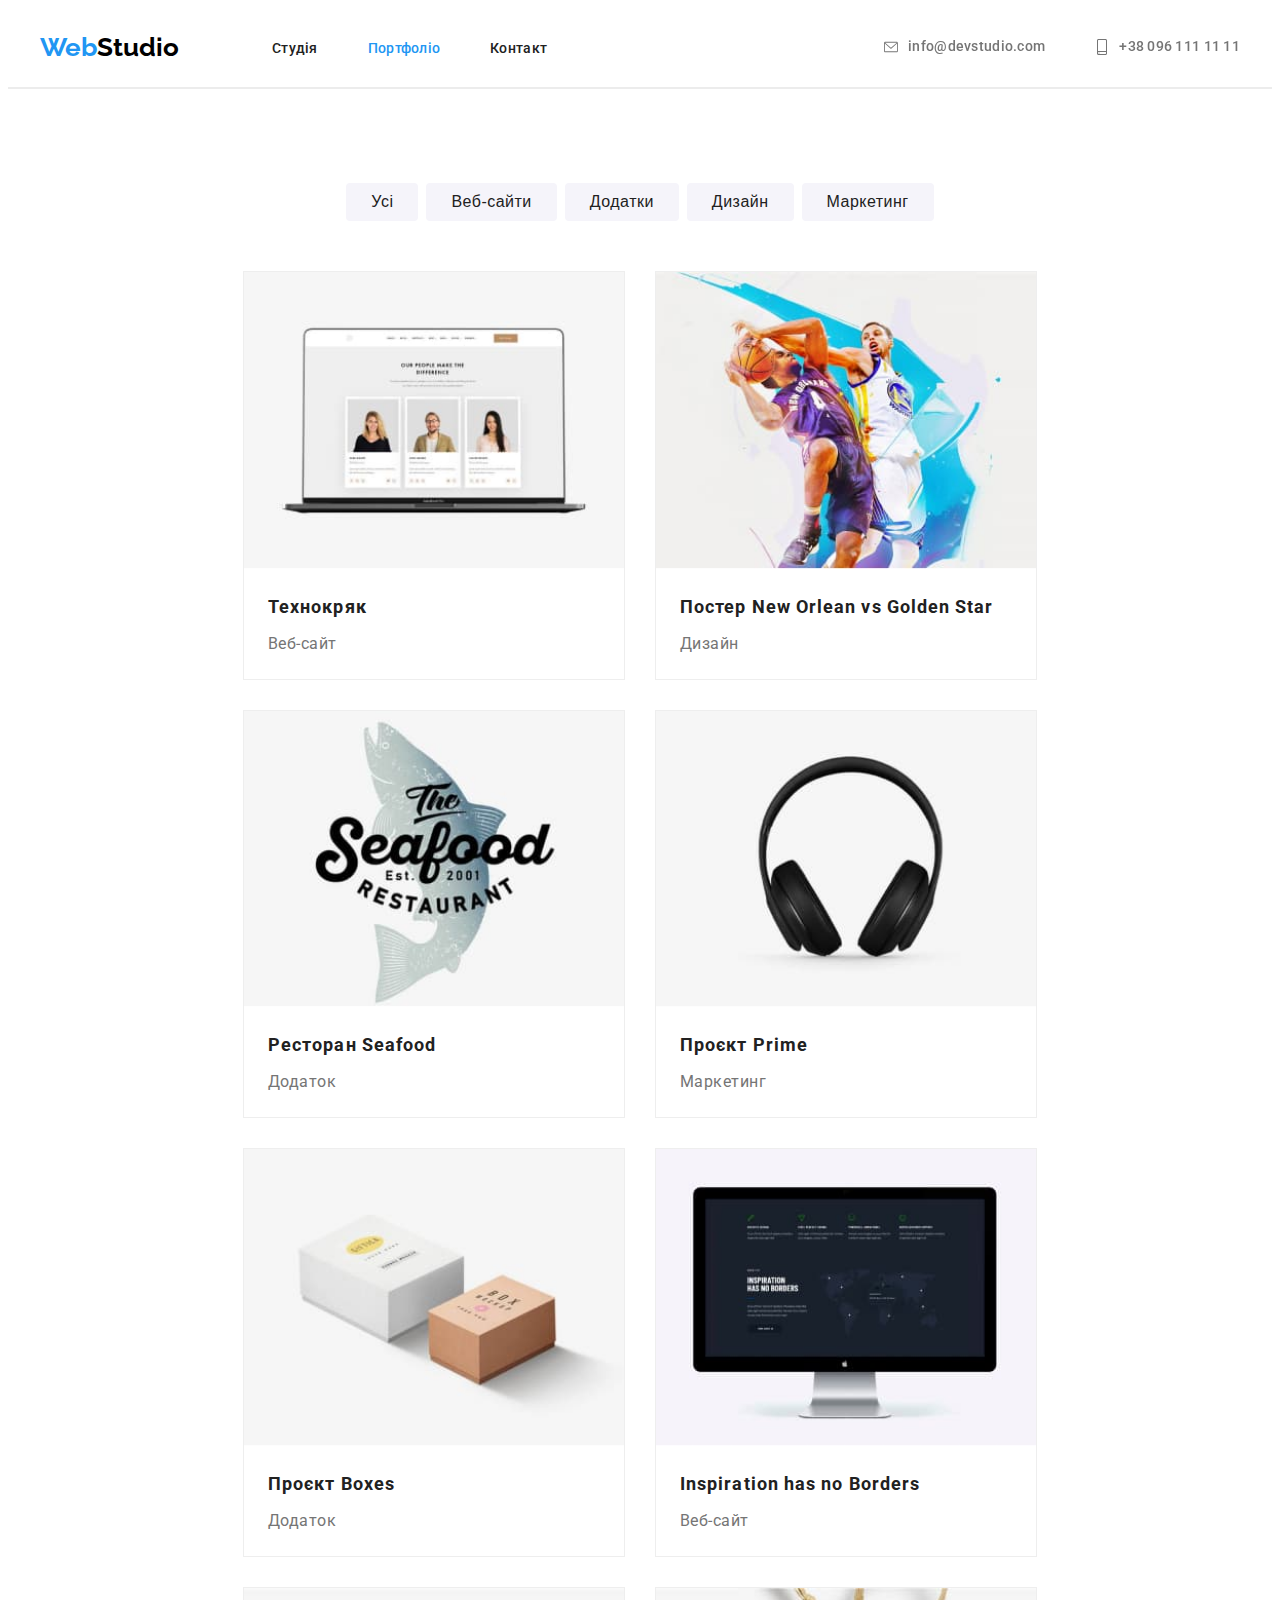
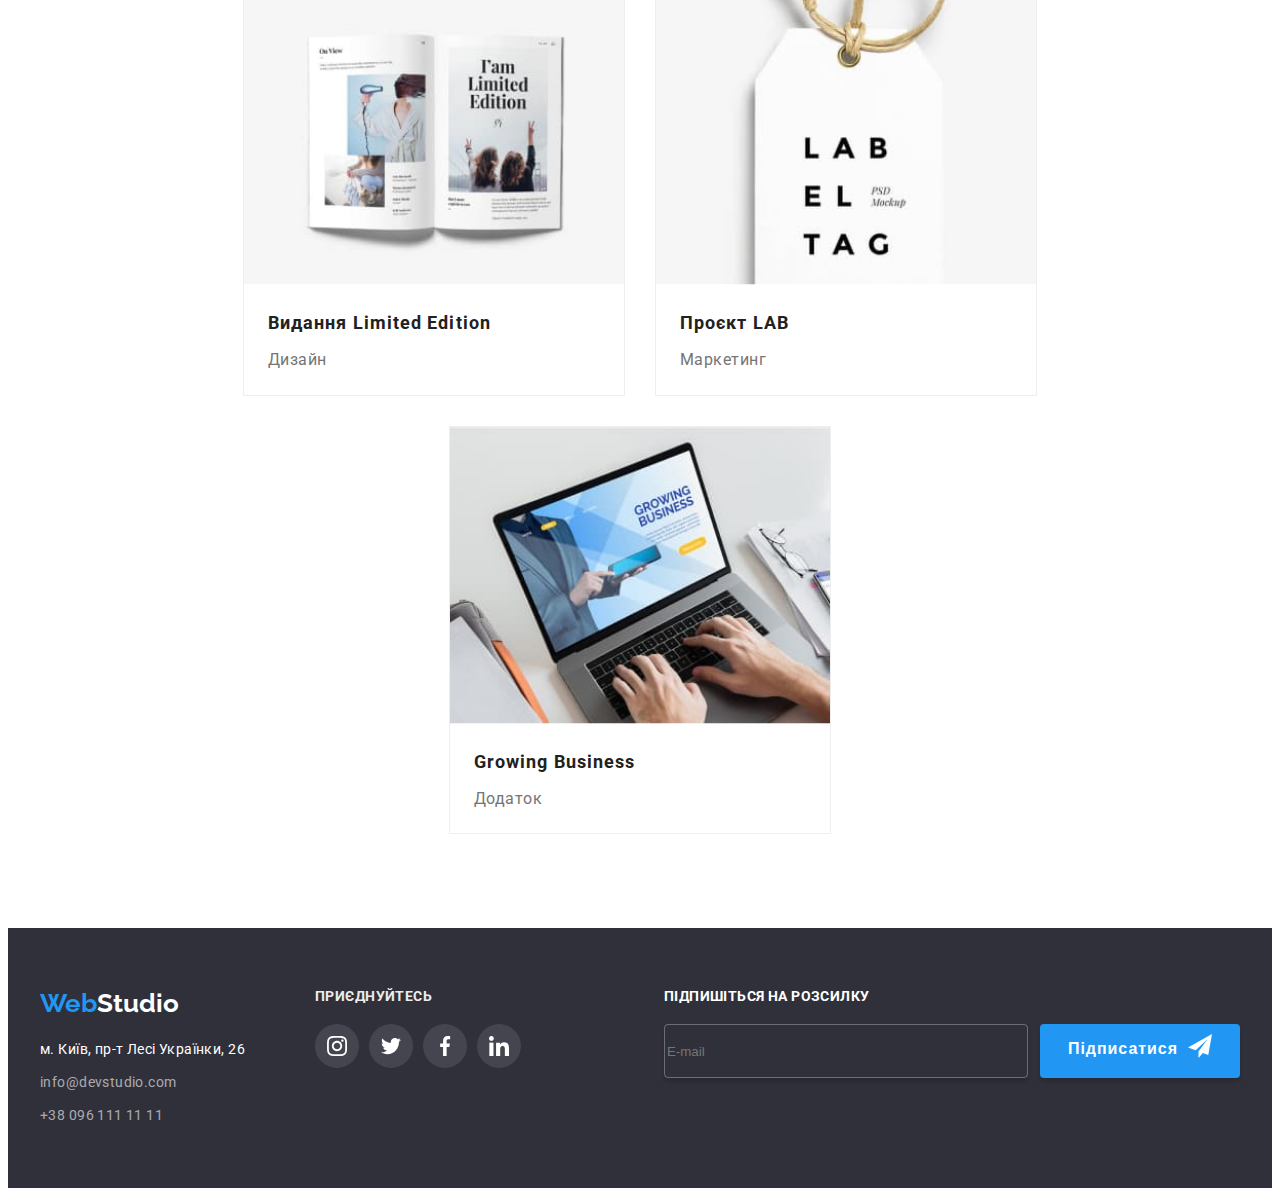
==== pages/portfolio.html @ c3dac188 "зщш" ====
<!DOCTYPE html>
<html lang="en">
  <head>
    <meta charset="UTF-8" />
    <meta name="viewport" content="width=device-width, initial-scale=1.0" />
    <link rel="preconnect" href="https://fonts.googleapis.com" />
    <link rel="preconnect" href="https://fonts.gstatic.com" crossorigin />
    <link
      href="https://fonts.googleapis.com/css2?family=Raleway:ital,wght@0,100..900;1,100..900&family=Roboto:ital,wght@0,100;0,300;0,400;0,500;0,700;0,900;1,100;1,300;1,400;1,500;1,700;1,900&display=swap"
      rel="stylesheet"
    />
    <link
      rel="stylesheet"
      href="https://cdnjs.cloudflare.com/ajax/libs/modern-normalize/2.0.0/modern-normalize.min.css"
      integrity="sha512-4xo8blKMVCiXpTaLzQSLSw3KFOVPWhm/TRtuPVc4WG6kUgjH6J03IBuG7JZPkcWMxJ5huwaBpOpnwYElP/m6wg=="
      crossorigin="anonymous"
      referrerpolicy="no-referrer"
    />
    <link
    rel="stylesheet"
    href="https://cdnjs.cloudflare.com/ajax/libs/animate.css/4.1.1/animate.min.css"
  />
    <title>Portfolio</title>
    <link rel="stylesheet" href="../css/styles.css" />
    <link href="https://unpkg.com/aos@2.3.1/dist/aos.css" rel="stylesheet">
  </head>
  <body>
    <!-- --------------LOGO-------------- -->
    <header class="header">
      <div class="container box">
        <a href="../index.html" class="header-logo"
          ><span class="logo-span">Web</span>Studio</a
        >
        <!-- -------------NAVIGATION------------- -->
        <nav class="header-nav">
          <ul class="nav-list animate__animated animate__shakeX">
            <li class="nav-item">
              <a href="../index.html" class="nav-link">Студія</a>
            </li>
            <li class="nav-item">
              <a href="../pages/portfolio.html" class="nav-link active"
                >Портфоліо</a
              >
            </li>
            <li class="nav-item"><a href="#" class="nav-link">Контакт</a></li>
          </ul>
        </nav>
        <ul class="header-list" data-aos="zoom-in-right">
          <li class="header-item">
            <a href="mailto:info@devstudio.com" class="header-link"
              ><svg class="header-icon">
                <use href="../imeges/symbol-defs.svg#icon-envelope"></use></svg
              >info@devstudio.com</a
            >
          </li>
          <li class="header-item">
            <a href="tel:+380961111111" class="header-link"
              ><svg class="header-icon">
                <use
                  href="../imeges/symbol-defs.svg#icon-smartphone"
                ></use></svg
              >+38 096 111 11 11</a
            >
          </li>
        </ul>
      </div>
    </header>
    <main>
      <!-- -----------CARDS------------ -->
      <section class="card">
        <div class="container">
          <ul class="card-list">
            <li class="card-item">
              <button class="card-btn" type="button">Усі</button>
            </li>

            <li class="card-item">
              <button class="card-btn" type="button">Веб-сайти</button>
            </li>

            <li class="card-item">
              <button class="card-btn" type="button">Додатки</button>
            </li>

            <li class="card-item">
              <button class="card-btn" type="button">Дизайн</button>
            </li>

            <li class="card-item">
              <button class="card-btn" type="button">Маркетинг</button>
            </li>
          </ul>
          <!-- ----------BRANDS------------ -->
          <ul class="list">
            <li class="list-item">
              <div class="box-item">
              <img
                src="../imeges/technokriak.jpg"
                alt="nout"
                class="list-img"
              />
              <p class="box-desc">
                Ресурс пропонує комплексні пропозиції з різним рівнем
                функціоналу та сервісів. Все це дозволить відвідувачу отримати
                вичерпні відомості про компанію чи приватну особу.
              </p>
              </div>
              <div class="list-desc">
                <h3 class="list-title">Технокряк</h3>
                <p class="list-text">Веб-сайт</p>
              </div>
            </li>
            <li class="list-item">
              <div class="box-item">
                <img src="../imeges/poster.jpg" alt="boys" class="list-img" />
                <p class="box-desc">
                  Ресурс пропонує комплексні пропозиції з різним рівнем
                  функціоналу та сервісів. Все це дозволить відвідувачу отримати
                  вичерпні відомості про компанію чи приватну особу.
                </p>
              </div>
              <div class="list-desc">
                <h3 class="list-title">Постер New Orlean vs Golden Star</h3>
                <p class="list-text">Дизайн</p>
              </div>
            </li>
            <li class="list-item">
              <div class="box-item">
                <img
                  src="../imeges/restaurant.jpg"
                  alt="fish"
                  class="list-img"
                />
                <p class="box-desc">
                  Ресурс пропонує комплексні пропозиції з різним рівнем
                  функціоналу та сервісів. Все це дозволить відвідувачу отримати
                  вичерпні відомості про компанію чи приватну особу.
                </p>
              </div>
              <div class="list-desc">
                <h3 class="list-title">Ресторан Seafood</h3>
                <p class="list-text">Додаток</p>
              </div>
            </li>
            <li class="list-item">
              <div class="box-item">
                <img
                  src="../imeges/projectprime.jpg"
                  alt="earphones"
                  class="list-img"
                />
                <p class="box-desc">
                  Ресурс пропонує комплексні пропозиції з різним рівнем
                  функціоналу та сервісів. Все це дозволить відвідувачу отримати
                  вичерпні відомості про компанію чи приватну особу.
                </p>
              </div>
              <div class="list-desc">
                <h3 class="list-title">Проєкт Prime</h3>
                <p class="list-text">Маркетинг</p>
              </div>
            </li>
            <li class="list-item">
              <div class="box-item">
                <img
                  src="../imeges/projectboxes.jpg"
                  alt="box"
                  class="list-img"
                />
                <p class="box-desc">
                  Ресурс пропонує комплексні пропозиції з різним рівнем
                  функціоналу та сервісів. Все це дозволить відвідувачу отримати
                  вичерпні відомості про компанію чи приватну особу.
                </p>
              </div>
              <div class="list-desc">
                <h3 class="list-title">Проєкт Boxes</h3>
                <p class="list-text">Додаток</p>
              </div>
            </li>
            <li class="list-item">
              <div class="box-item">
              <img
                src="../imeges/inspiration.jpg"
                alt="comp2"
                class="list-img"
              />
              <p class="box-desc">
                Ресурс пропонує комплексні пропозиції з різним рівнем
                функціоналу та сервісів. Все це дозволить відвідувачу отримати
                вичерпні відомості про компанію чи приватну особу.
              </p>
              </div>
              <div class="list-desc">
                <h3 class="list-title">Inspiration has no Borders</h3>
                <p class="list-text">Веб-сайт</p>
              </div>
            </li>
            <li class="list-item">
              <div class="box-item">
              <img src="../imeges/edition.jpg" alt="book" class="list-img" />
              <p class="box-desc">
                Ресурс пропонує комплексні пропозиції з різним рівнем
                функціоналу та сервісів. Все це дозволить відвідувачу отримати
                вичерпні відомості про компанію чи приватну особу.
              </p>
              </div>
              <div class="list-desc">
                <h3 class="list-title">Видання Limited Edition</h3>
                <p class="list-text">Дизайн</p>
              </div>
            </li>
            <li class="list-item">
              <div class="box-item">
              <img src="../imeges/projectlab.jpg" alt="lab" class="list-img" />
              <p class="box-desc">
                Ресурс пропонує комплексні пропозиції з різним рівнем
                функціоналу та сервісів. Все це дозволить відвідувачу отримати
                вичерпні відомості про компанію чи приватну особу.
              </p>
              </div>
              <div class="list-desc">
                <h3 class="list-title">Проєкт LAB</h3>
                <p class="list-text">Маркетинг</p>
              </div>
            </li>
            <li class="list-item">
              <div class="box-item">
              <img
                src="../imeges/growingbusiness.jpg"
                alt="comp3"
                class="list-img"
              />
              <p class="box-desc">
                Ресурс пропонує комплексні пропозиції з різним рівнем
                функціоналу та сервісів. Все це дозволить відвідувачу отримати
                вичерпні відомості про компанію чи приватну особу.
              </p>
              </div>
              <div class="list-desc">
                <h3 class="list-title">Growing Business</h3>
                <p class="list-text">Додаток</p>
              </div>
            </li>
          </ul>
        </div>
      </section>
    </main>
    <footer>
      <!-- -----------FOOTER------------- -->
      <div class="container footer-box">
        <div class="footer-info">
          <a href="./index.html" class="footer-logo"
            ><span class="logo-color">Web</span>Studio</a
          >
          <address>
            <a
              href="https://www.google.de/maps/search/%D0%BC.+%D0%9A%D0%B8%D1%97%D0%B2,+%D0%BF%D1%80-%D1%82+%D0%9B%D0%B5%D1%81%D1%96+%D0%A3%D0%BA%D1%80%D0%B0%D1%97%D0%BD%D0%BA%D0%B8,+26/@50.4770716,30.3878069,11.79z?entry=ttu"
              target="_blank"
              class="address"
              >м. Київ, пр-т Лесі Українки, 26</a
            >
            <ul class="footer-list">
              <li class="footer-item">
                <a href="mailto:info@devstudio.com" class="footer-link"
                  >info@devstudio.com</a
                >
              </li>
              <li class="footer-item">
                <a href="tel:+380961111111" class="footer-link"
                  >+38 096 111 11 11</a
                >
              </li>
            </ul>
          </address>
        </div>
        <!-- -------------WEB-ICON------------- -->
        <div class="footer-icons">
          <p class="icons-text">приєднуйтесь</p>
          <ul class="icons-list">
            <li class="icons-item">
              <a href="" class="icons-link"
                ><svg class="icons-symbol">
                  <use
                    href="../imeges/symbol-defs.svg#icon-instagram"
                  ></use></svg
              ></a>
            </li>
            <li class="icons-item">
              <a href="" class="icons-link"
                ><svg class="icons-symbol">
                  <use
                    href="../imeges/symbol-defs.svg#icon-twitter-"
                  ></use></svg
              ></a>
            </li>
            <li class="icons-item">
              <a href="" class="icons-link"
                ><svg class="icons-symbol">
                  <use
                    href="../imeges/symbol-defs.svg#icon-facebook"
                  ></use></svg
              ></a>
            </li>
            <li class="icons-item">
              <a href="" class="icons-link"
                ><svg class="icons-symbol">
                  <use
                    href="../imeges/symbol-defs.svg#icon-linkedin-1"
                  ></use></svg
              ></a>
            </li>
          </ul>
        </div>
        <!-- ----------NEWS------------ -->
        <div class="news">
          <h2 class="news-title">Підпишіться на розсилку</h2>
          <form class="news-list">
            <input type="email" class="news-input" placeholder="E-mail" />
            <button type="submit" class="news-btn">
              Підписатися<svg class="news-icon">
                <use href="../imeges/symbol-defs.svg#icon-icon-send"></use>
              </svg>
            </button>
          </form>
        </div>
      </div>
    </footer>
    <script src="https://unpkg.com/aos@2.3.1/dist/aos.js"></script>
    <script>
  AOS.init();
</script>
  </body>
</html>
---- css/styles.css ----
:root {
  --accent-color: #2196f3;
  --logo-color: rgb(0, 0, 0);
  --text-color: #212121;
  --additional-color: #757575;
  --footer-namber: rgba(255, 255, 255, 0.6);
  --footer-background: #2f303a;
  --team-background: #f5f4fa;
  --main-background: #fff;
  --header-line: #ececec;
}
body {
  font-family: "Roboto", sans-serif;
  font-optical-sizing: auto;
  font-style: normal;
}
a {
  text-decoration: none;
}

ul {
  margin: 0;
  padding: 0;
  list-style: none;
}
h1,
h2,
h3,
p {
  margin: 0;
}

img {
  display: block;
}
.container {
  width: 1200px;
  margin: 0 auto;
  padding: 0 15px;
}
/* --------------------header--------------------- */
.header {
  padding-top: 24px;
  padding-bottom: 25px;
  display: flex;
  border-bottom: 2px solid var(--header-line);
}
.box {
  display: flex;
  align-items: center;
}
.header-logo {
  color: var(--logo-color);
  font-family: "Raleway", sans-serif;
  font-optical-sizing: auto;
  font-style: normal;
  font-size: 26px;
  font-weight: 700;
  margin-right: 93px;
}
.logo-span {
  color: var(--accent-color);
  font-family: "Raleway", sans-serif;
  font-optical-sizing: auto;
  font-style: normal;
  font-size: 26px;
  font-weight: 700;
}
.header-nav {
  margin-right: auto;
}
.nav-list {
  display: flex;
  gap: 50px;
}

.nav-link {
  color: var(--text-color);
  font-size: 14px;
  font-weight: 500;
  line-height: 1.14;
  letter-spacing: 0.28px;
 transition-duration: 250ms;
 transition-property: color;
 transition-timing-function: cubic-bezier(0.4, 0, 0.2, 1);
}
.nav-link:hover,
.nav-link:focus {
  color: var(--accent-color);
}
.nav-item {
  position: relative;
}

.nav-link::after {
  content: "";
  display: block;
  width: 100%;
  height: 4px;
  background-color: var(--accent-color);
  border-radius: 4px;
  margin-top: 10px;
  opacity: 0;
  position: absolute;
  top: 35px;
 transition-duration: 250ms;
 transition-property:backround color;
 transition-timing-function: cubic-bezier(0.4, 0, 0.2, 1);
}

.nav-link:hover::after {
  opacity: 1;
}
.active {
  color: var(--accent-color);
}
.header-list {
  font-size: 14px;
  font-weight: 500;
  color: var(--additional-color);
  display: flex;
  gap: 50px;
  justify-content: end;
}


.header-icon {
  fill: var(--additional-color);
  width: 14px;
  height: 16px;
 transition-duration: 250ms;
 transition-property: fill;
 transition-timing-function: cubic-bezier(0.4, 0, 0.2, 1);
}

.header-link {
  color: var(--additional-color);
  font-size: 14px;
  font-weight: 500;
  line-height: 1.14;
  letter-spacing: 0.28px;
  display: flex;
  justify-content: flex-end;
  gap: 10px;
 transition-duration: 250ms;
 transition-property: color;
 transition-timing-function: cubic-bezier(0.4, 0, 0.2, 1);
}
.header-link:hover,
.header-link:focus {
  color: var(--accent-color);
  .header-icon {
    fill: var(--accent-color);
  }
}
/* -------------hero-section------------ */
.hero {
  background-color: var(--footer-background);
  padding-top: 200px;
  padding-bottom: 200px;
  text-align: center;
  background-image: linear-gradient(
      rgba(47, 48, 58, 0.4),
      rgba(47, 48, 58, 0.4)
    ),
    url(../imeges/herobackground.jpg);
}
.hero-title {
  color: var(--main-background);
  font-size: 44px;
  font-weight: 900;
  line-height: 1.36;
  letter-spacing: 2.64px;
  width: 696px;
  margin-left: auto;
  margin-right: auto;
  margin-bottom: 30px;
}
.hero-btn {
  background-color: var(--accent-color);
  color: var(--main-background);
  font-size: 16px;
  font-weight: 700;
  line-height: 1.87;
  letter-spacing: 0.96px;
  cursor: pointer;
  padding-left: 32px;
  padding-top: 10px;
  padding-bottom: 10px;
  padding-right: 32px;
  border: none;
  border-radius: 3px;
  box-shadow: 0px 4px 4px 0px rgba(0, 0, 0, 0.15);
}
/* -------------advantages-------------- */
.advantages {
  padding-top: 94px;
}
.advantages-list {
  display: flex;
  gap: 30px;
  justify-content: center;
}
.advantages-item::before {
  content: "";
  width: 270px;
  height: 120px;
  background-color: var(--team-background);
  display: block;
  margin-bottom: 30px;
  border-radius: 5px;
}
.advantages-item:first-child::before {
  background-image: url(../imeges/antenna.png);
  background-repeat: no-repeat;
  background-position: center;
  padding-left: 100px;
  padding-right: 100px;
  padding-bottom: 25px;
  padding-top: 25px;
}
.advantages-item:nth-child(2)::before {
  background-image: url(../imeges/clock.png);
  background-repeat: no-repeat;
  background-position: center;
  padding-left: 100px;
  padding-right: 100px;
  padding-bottom: 25px;
  padding-top: 25px;
}
.advantages-item:nth-child(3)::before {
  background-image: url(../imeges/diagram.png);
  background-repeat: no-repeat;
  background-position: center;
  padding-left: 100px;
  padding-right: 100px;
  padding-bottom: 25px;
  padding-top: 25px;
}
.advantages-item:nth-child(4)::before {
  background-image: url(../imeges/astronaut.png);
  background-repeat: no-repeat;
  background-position: center;
  padding-left: 100px;
  padding-right: 100px;
  padding-bottom: 25px;
  padding-top: 25px;
}
.advantages-title {
  color: var(--text-color);
  font-size: 14px;
  font-weight: 700;
  line-height: 1.14;
  letter-spacing: 0.42px;
  margin-bottom: 10px;
}
.advantages-text {
  color: var(--additional-color);
  font-size: 14px;
  font-weight: 400;
  line-height: 1.71;
}
/* -----------work-------------- */
.work {
  padding-top: 94px;
  padding-bottom: 94px;
  text-align: center;
}
.work-list {
  display: flex;
  gap: 30px;
  justify-content: center;
}
.work-title {
  color: var(--text-color);
  font-size: 36px;
  font-weight: 700;
  line-height: 1.16;
  letter-spacing: 1.08px;
  margin-bottom: 50px;
}
.work-img {
  width: 100%;
}
.work-text {
  color: var(--main-background);
  text-align: center;
  font-size: 14px;
  font-weight: 700;
  line-height: normal;
  letter-spacing: 0.42px;
  text-transform: uppercase;
  position: absolute;
  display: flex;
  align-items: center;
  justify-content: center;
  bottom: 0;
  left: 0;
  width: 370px;
  height: 70px;
  background: rgba(47, 48, 58, 0.8);
}
.work-item {
  flex-basis: calc((100% - 60px) / 3);
  position: relative;
}
/* --------------work-team--------------- */
.team {
  padding-top: 94px;
  padding-bottom: 94px;
  background-color: var(--team-background);
  text-align: center;
}
.team-list {
  display: flex;
  gap: 30px;
  justify-content: center;
}

.team-title {
  color: var(--text-color);
  font-size: 36px;
  font-weight: 700;
  line-height: 1.16;
  letter-spacing: 1.08px;
  margin-bottom: 50px;
}
.team-item {
  background-color: var(--main-background);
  flex-basis: calc((100% - 60px) / 3);
  box-shadow: 0px 1px 3px 0px rgba(0, 0, 0, 0.12),
    0px 1px 1px 0px rgba(0, 0, 0, 0.14), 0px 2px 1px 0px rgba(0, 0, 0, 0.2);
  border-radius: 0px 0px 3px 3px;
}

.team-img {
  width: 270px;
  height: 260px;
}
.team-text {
  padding-top: 30px;
  padding-bottom: 30px;
}
.team-capitan {
  color: var(--text-color);
  font-size: 16px;
  font-weight: 500;
  line-height: 1.18;
  letter-spacing: 0.48px;
  margin-bottom: 10px;
}
.team-desc {
  color: var(--additional-color);
  font-size: 16px;
  font-weight: 400;
  line-height: 1.18;
  letter-spacing: 0.48px;
}
.list-icon {
  display: flex;
  gap: 10px;
  justify-content: center;
  margin-top: 16px;
}
.item-icon {
  display: flex;
  justify-content: center;
  align-items: center;
}
.team-icon {
  width: 44px;
  height: 44px;
  border-radius: 50%;
  border: none;
  display: flex;
  align-items: center;
  justify-content: center;
 transition-duration: 250ms;
 transition-property:backround color, outline, border;
 transition-timing-function: cubic-bezier(0.4, 0, 0.2, 1);
}
.team-icon:hover,
.team-icon:focus {
  background-color: var(--accent-color);
  border: none;
  outline: 2px solid var(--accent-color);
  .team-symbol {
    fill: var(--main-background);
  }
}
.team-symbol {
  width: 20px;
  height: 20px;
  fill: #afb1b8;
 transition-duration: 250ms;
 transition-property: color, fill;
 transition-timing-function: cubic-bezier(0.4, 0, 0.2, 1);
}
/* ----------clients---------- */
.klienten {
  padding-top: 94px;
  padding-bottom: 94px;
}
.klienten-list {
  display: flex;
  gap: 30px;
  justify-content: center;
  align-items: center;
}
.klienten-title {
  color: var(--text-color);
  text-align: center;
  font-size: 36px;
  font-weight: 700;
  line-height: normal;
  letter-spacing: 1.08px;
  margin-bottom: 50px;
}
.klienten-link {
  display: block;
  border: 1px solid #afb1b8;
  border-radius: 4px;
  padding-top: 16px;
  padding-bottom: 16px;
  padding-right: 32px;
  padding-left: 32px;
 transition-duration: 250ms;
 transition-property:backround color, outline, border-color;
 transition-timing-function: cubic-bezier(0.4, 0, 0.2, 1);
}
.klienten-link:hover,
.klienten-link:focus {
  border-color: var(--accent-color);
  .klienten-symbol {
    fill: var(--accent-color);
  }
}
.klienten-link:focus {
  border: none;
  outline: 1px solid var(--accent-color);
}
.klienten-symbol {
  width: 106px;
  height: 60px;
  fill: #afb1b8;
 transition-duration: 250ms;
 transition-property: color, fill;
 transition-timing-function: cubic-bezier(0.4, 0, 0.2, 1);
}
/* -------footer--------- */
footer {
  background-color: var(--footer-background);
  padding-top: 60px;
  padding-bottom: 60px;
  display: flex;
  flex-direction: column;
}
.footer-box {
  display: flex;
  justify-content: baseline;
}
.footer-info {
  margin-right: 70px;
}
.footer-logo {
  color: var(--main-background);
  font-family: "Raleway", sans-serif;
  font-optical-sizing: auto;
  font-style: normal;
  font-size: 26px;
  font-weight: 700;
  display: block;
  margin-bottom: 20px;
}
.logo-color {
  color: var(--accent-color);
  font-family: "Raleway", sans-serif;
  font-optical-sizing: auto;
  font-style: normal;
  font-size: 26px;
  font-weight: 700;
}
.address {
  color: var(--main-background);
  font-size: 14px;
  font-weight: 400;
  line-height: 1.71;
  letter-spacing: 0.42px;
  font-style: normal;
}
.footer-list {
  margin-top: 9px;
}
.footer-item {
  margin-bottom: 9px;
}
.footer-item:last-child {
  margin-bottom: 0px;
}
.footer-link {
  color: var(--footer-namber);
  font-size: 14px;
  font-weight: 400;
  line-height: 1.71;
  letter-spacing: 0.42px;
  font-style: normal;
}
/* --------web-icons---------- */
.icons-text {
  color: var(--header-line);
  font-size: 14px;
  font-weight: 700;
  line-height: normal;
  letter-spacing: 0.42px;
  text-transform: uppercase;
  margin-bottom: 20px;
}
.icons-list {
  display: flex;
  gap: 10px;
}
.icons-link {
  width: 44px;
  height: 44px;
  border-radius: 50%;
  border: none;
  background: rgba(255, 255, 255, 0.1);
  display: flex;
  align-items: center;
  justify-content: center;
 transition-duration: 250ms;
 transition-property:backround color, outline, border;
 transition-timing-function: cubic-bezier(0.4, 0, 0.2, 1);
}
.icons-link:hover,
.icons-link:focus {
  background-color: var(--accent-color);
}
.icons-link:focus {
  border: none;
  outline: 1px solid var(--accent-color);
}
.icons-symbol {
  width: 20px;
  height: 20px;
  fill: var(--main-background);
}
/* -------розсилка--------- */
.news {
  margin-left: auto;
}
.news-title {
  color: var(--main-background);
  font-size: 14px;
  font-weight: 700;
  line-height: normal;
  letter-spacing: 0.42px;
  text-transform: uppercase;
}
.news-list {
  display: flex;
  gap: 12px;
  margin-top: 20px;
}
.news-input {
  width: 358px;
  height: 50px;
  border-radius: 4px;
  border: 1px solid rgba(255, 255, 255, 0.3);
  background: rgba(33, 150, 243, 0);
  box-shadow: 0px 4px 4px 0px rgba(0, 0, 0, 0.15);
  display: block;
}
.news-btn {
  border: none;
  border-radius: 4px;
  background: #2196f3;
  box-shadow: 0px 4px 4px 0px rgba(0, 0, 0, 0.15);
  color: var(--main-background);
  text-align: center;
  font-size: 16px;
  font-weight: 700;
  line-height: 30px;
  letter-spacing: 0.96px;
  padding: 10px 28px 10px 28px;
  display: flex;
  gap: 10px;
  cursor: pointer;
}
.news-icon {
  width: 24px;
  height: 24px;
  fill: var(--main-background);
}
/* ------картки------ */
.card {
  padding-top: 94px;
  padding-bottom: 94px;
}
.card-list {
  display: flex;
  gap: 8px;
  justify-content: center;
  flex-wrap: wrap;
}
.card-btn {
  background-color: var(--team-background);
  padding-left: 25px;
  padding-top: 6px;
  padding-bottom: 6px;
  padding-right: 25px;
  color: var(--text-color);
  font-size: 16px;
  font-weight: 500;
  line-height: 1.62;
  letter-spacing: 0.48px;
  cursor: pointer;
  border-radius: 4px;
  border: none;
 transition-duration: 250ms;
 transition-property: color, backround color, box-shadow, outline, border;
 transition-timing-function: cubic-bezier(0.4, 0, 0.2, 1);
}

.card-btn:hover,
.card-btn:focus {
  border: none;
  outline: 1px solid var(--accent-color);
  background-color: var(--accent-color);
  color: var(--team-background);
  box-shadow: 0px 3px 1px 0px rgba(0, 0, 0, 0.1),
    0px 1px 2px 0px rgba(0, 0, 0, 0.08), 0px 2px 2px 0px rgba(0, 0, 0, 0.12);
}
/* --------brands---------- */
.list {
  margin-top: 50px;
  display: flex;
  flex-wrap: wrap;
  gap: 30px;
  justify-content: center;
}
.list-item {
  border: 1px solid #eee;
  flex-basis: calc((100% - 60px) / 3);
}
.list-item:hover {
  box-shadow: 0px 1px 1px 0px rgba(0, 0, 0, 0.12),
    0px 4px 4px 0px rgba(0, 0, 0, 0.06), 1px 4px 6px 0px rgba(0, 0, 0, 0.16);
  cursor: pointer;
}
.box-item{
  position: relative;
  overflow: hidden;
}
.box-desc {
  position: absolute;
  top: 0;
  left: 0;
  padding: 63px 24px 63px 24px;
  background: rgba(33, 150, 243, 0.9);
  color: var(--main-background);
  font-size: 18px;
  font-weight: 400;
  line-height: 1.5;
  letter-spacing: 0.54px;
  opacity: 0;
 transition-duration: 250ms;
 transition-property: color, backround color,;
 transition-timing-function: cubic-bezier(0.4, 0, 0.2, 1);
 transform: translateY(100%);
}

.list-item:hover {
  .box-desc {
    opacity: 1;
    transform: translateY(0);
  }
}
.list-img {
  width: 100%;
}
.list-title {
  color: var(--text-color);
  font-size: 18px;
  font-weight: 700;
  line-height: 2;
  letter-spacing: 1.08px;
}
.list-text {
  color: var(--additional-color);
  font-size: 16px;
  font-weight: 400;
  line-height: 1.87;
  letter-spacing: 0.48px;
  margin-top: 4px;
}
.list-desc {
  padding-top: 20px;
  padding-left: 24px;
  padding-right: 24px;
  padding-bottom: 20px;
}
/*------модальне вікно---------*/
.backdrop {
  position: fixed;
  top: 0;
  left: 0;
  right: 0;
  bottom: 0;
  background-color: rgba(0, 0, 0, 0.2);
  display: flex;
  justify-content: center;
  align-items: center;
  opacity: 1;
  transition: opacity 250ms;
  transform: translate(200px) cubic-bezier(0.4, 0, 0.2, 1);
}
.is-hidden {
  opacity: 0;
  pointer-events: none;
  
}
.is-hidden .modal{
  transform: translate(200px);
  transition:  cubic-bezier(0.4, 0, 0.2, 1);
  transition: transform 1s;
}
.modal {
  background-color: white;
  padding: 40px;
  position: absolute;
  top: 50%;
  left: 50%;
  transform: translate(-50%, -50%);
  transition: transform 1s;
}
.modal-title {
  color: var(--text-color);
  text-align: center;
  font-size: 20px;
  font-weight: 700;
  line-height: normal;
  letter-spacing: 0.6px;
  margin-bottom: 12px;
}
.modal-signature {
  color: var(--additional-color);
  font-size: 12px;
  font-weight: 400;
  line-height: normal;
  letter-spacing: 0.12px;
}
.input-icons {
  position: relative;
}

.modal-input {
  width: 448px;
  height: 40px;
  display: block;
  margin-top: 4px;
  border-radius: 4px;
  border: 1px solid rgba(33, 33, 33, 0.2);
  margin-bottom: 10px;
  padding-left: 40px;
  padding-right: 30px;
 transition-duration: 250ms;
 transition-property: color, backround color, border color;
 transition-timing-function: cubic-bezier(0.4, 0, 0.2, 1);
}
.modal-icon {
  width: 18px;
  height: 18px;
  fill: var(--text-color);
  position: absolute;
  left: 12px;
  bottom: 11px;
 transition-duration: 250ms;
 transition-property: fill;
 transition-timing-function: cubic-bezier(0.4, 0, 0.2, 1);
}

.modal-input:hover,
.modal-input:focus {
  border: none;
  outline: 1px solid var(--accent-color);
  .modal-icon {
    fill: var(--accent-color);
  }
}
.modal-input:hover + .modal-icon,
.modal-input:focus + .modal-icon {
  fill: var(--accent-color);
}
.modal-com {
  width: 448px;
  height: 120px;
  border-radius: 4px;
  border: 1px solid rgba(33, 33, 33, 0.2);
  resize: none;
  padding: 12px 16px;
  color: rgba(117, 117, 117, 0.5);
  font-size: 12px;
  font-weight: 400;
  line-height: normal;
  letter-spacing: 0.12px;
  margin-bottom: 20px;
  display: block;
  margin-top: 4px;
}
.modal-chek {
  display: flex;
  align-items: center;
  justify-content: center;
}
.chek-input {
  width: 16px;
  height: 15px;
}
.chek-span {
  color: #757575;
  font-size: 14px;
  font-weight: 400;
  line-height: 24px;
  letter-spacing: 0.42px;
  margin-left: 8px;
  margin-right: 4px;
}
.check-link {
  color: var(--accent-color);
  font-size: 14px;
  font-weight: 400;
  line-height: 24px;
  letter-spacing: 0.42px;
  text-decoration-line: underline;
}
.modal-btn {
  width: 200px;
  height: 50px;
  border-radius: 4px;
  background: var(--accent-color);
  box-shadow: 0px 4px 4px 0px rgba(0, 0, 0, 0.15);
  color: var(--main-background);
  text-align: center;
  font-size: 16px;
  font-weight: 700;
  line-height: 30px;
  letter-spacing: 0.96px;
  border: none;
  margin-top: 30px;
  margin-left: auto;
  margin-right: auto;
  display: block;
}
.btn-close {
  width: 30px;
  height: 30px;
  border-radius: 50%;
  display: flex;
  align-items: center;
  justify-content: center;
  background-color: transparent;
  position: absolute;
  right: 8px;
  top: 8px;
  border: none;
  outline: 1px solid var(--additional-color);
}
.icon-close {
  width: 20px;
  height: 20px;
  fill: var(--text-color);
 transition-duration: 250ms;
 transition-property:fill;
 transition-timing-function: cubic-bezier(0.4, 0, 0.2, 1);
}
.icon-close:hover {
  fill: var(--accent-color);
  cursor: pointer;
}
/* why its not deploying?? */
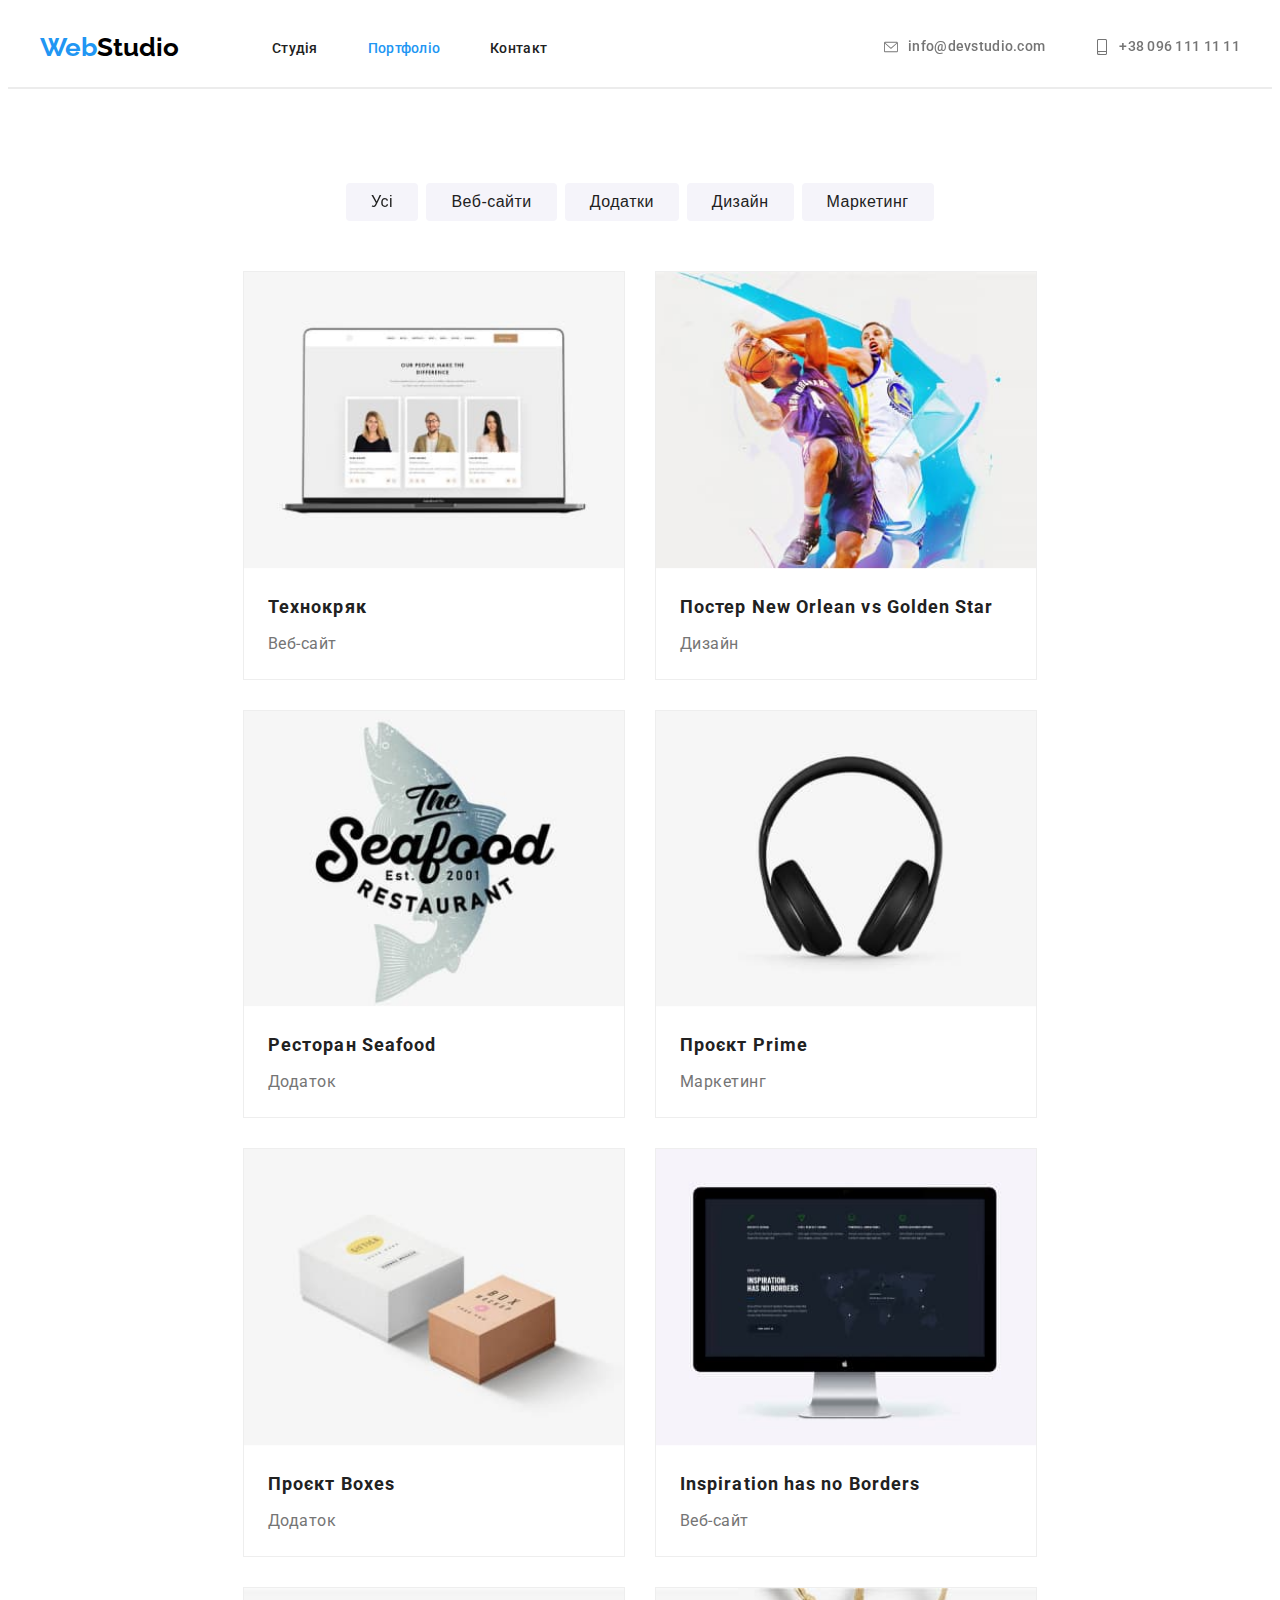
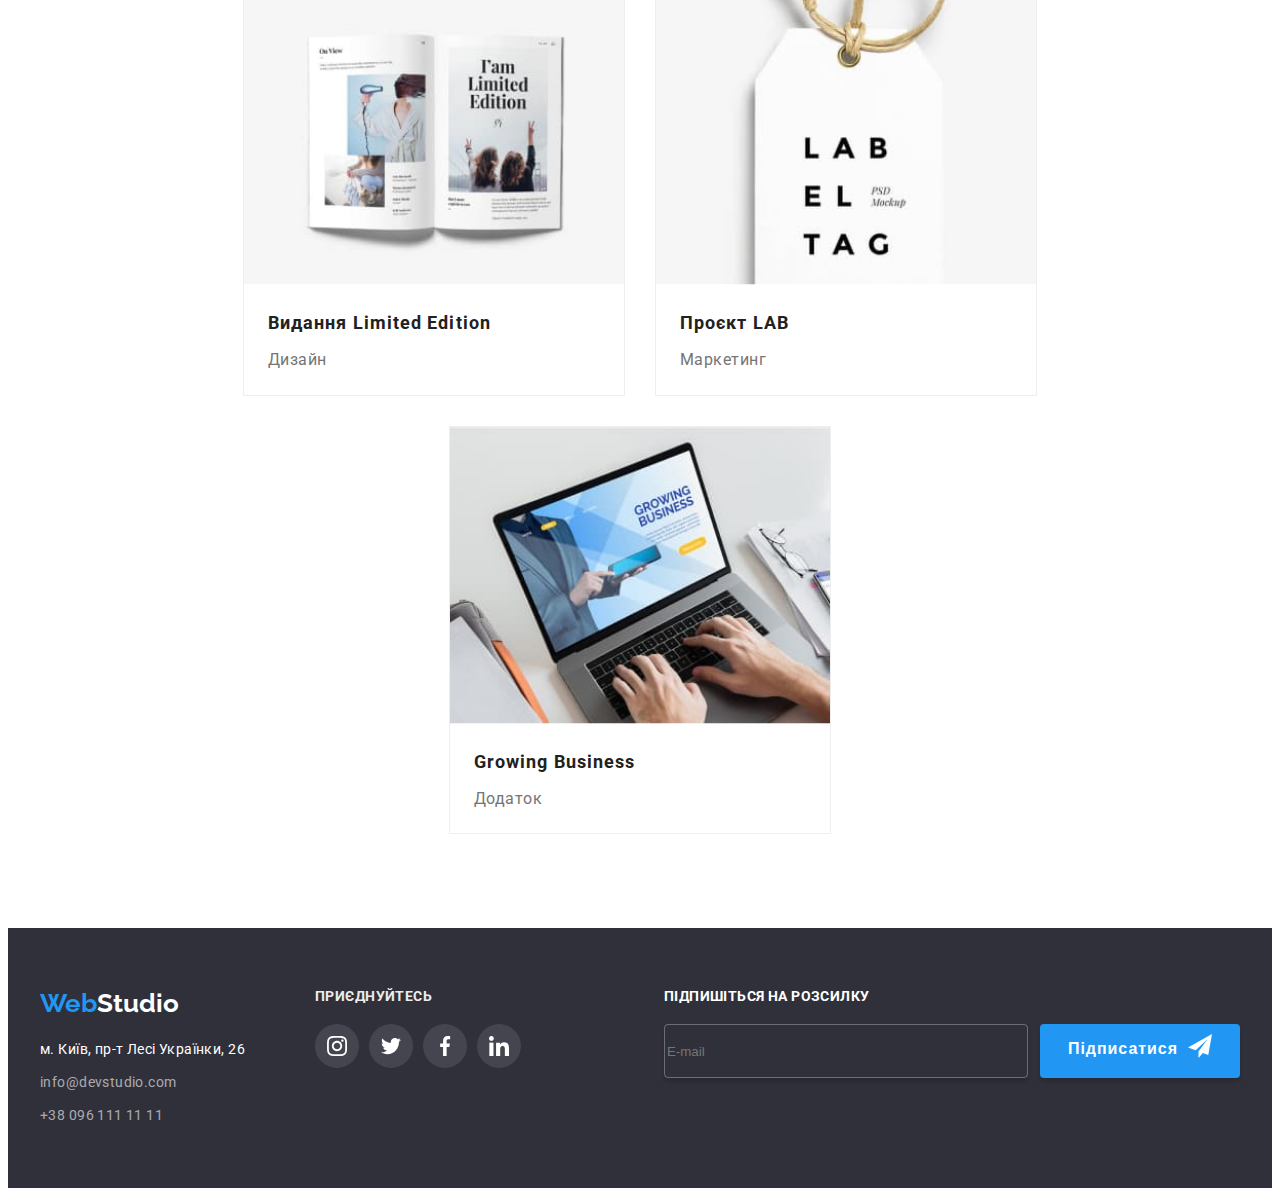
==== commit a21bf223: "шущко" ====
--- a/pages/portfolio.html
+++ b/pages/portfolio.html
@@ -70,7 +70,7 @@
       <section class="card">
         <div class="container">
           <ul class="card-list">
-            <li class="card-item">
+            <li class="card-item" data-aos="flip-left" >
               <button class="card-btn" type="button">Усі</button>
             </li>
 
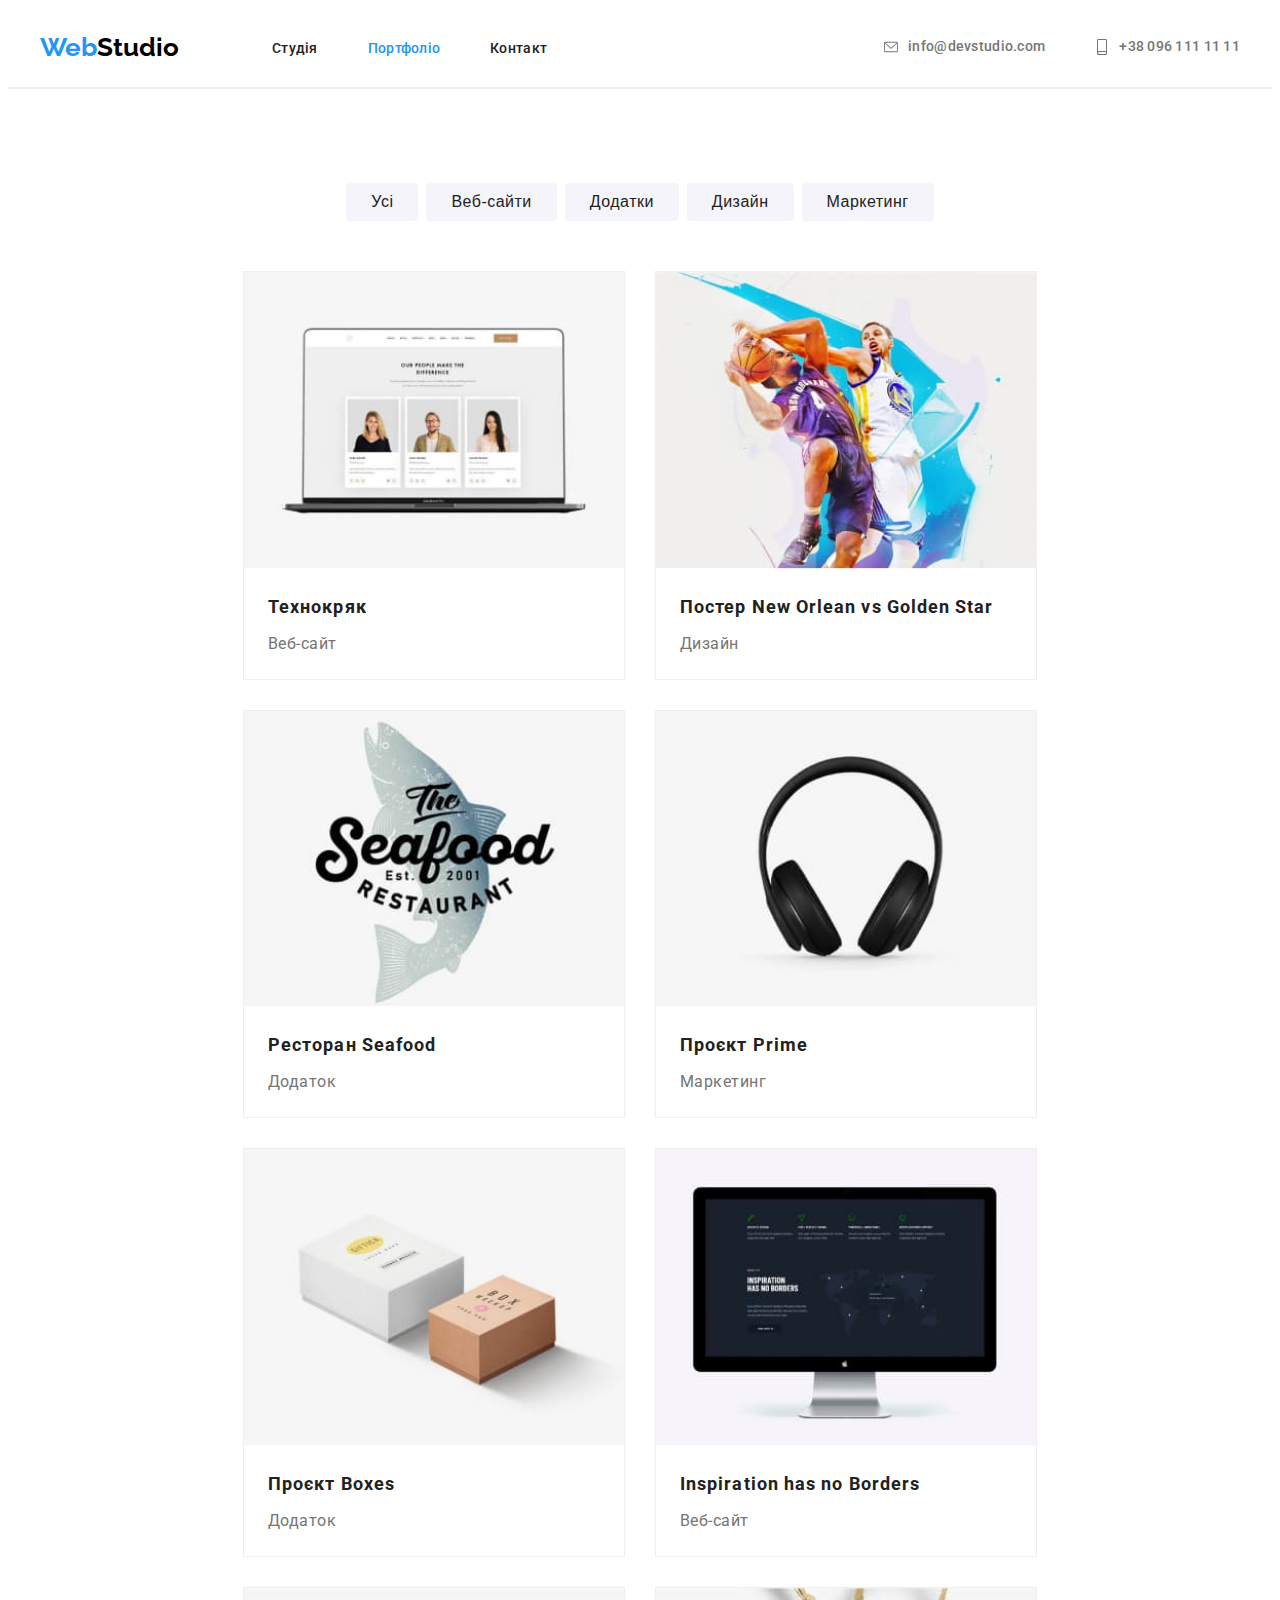
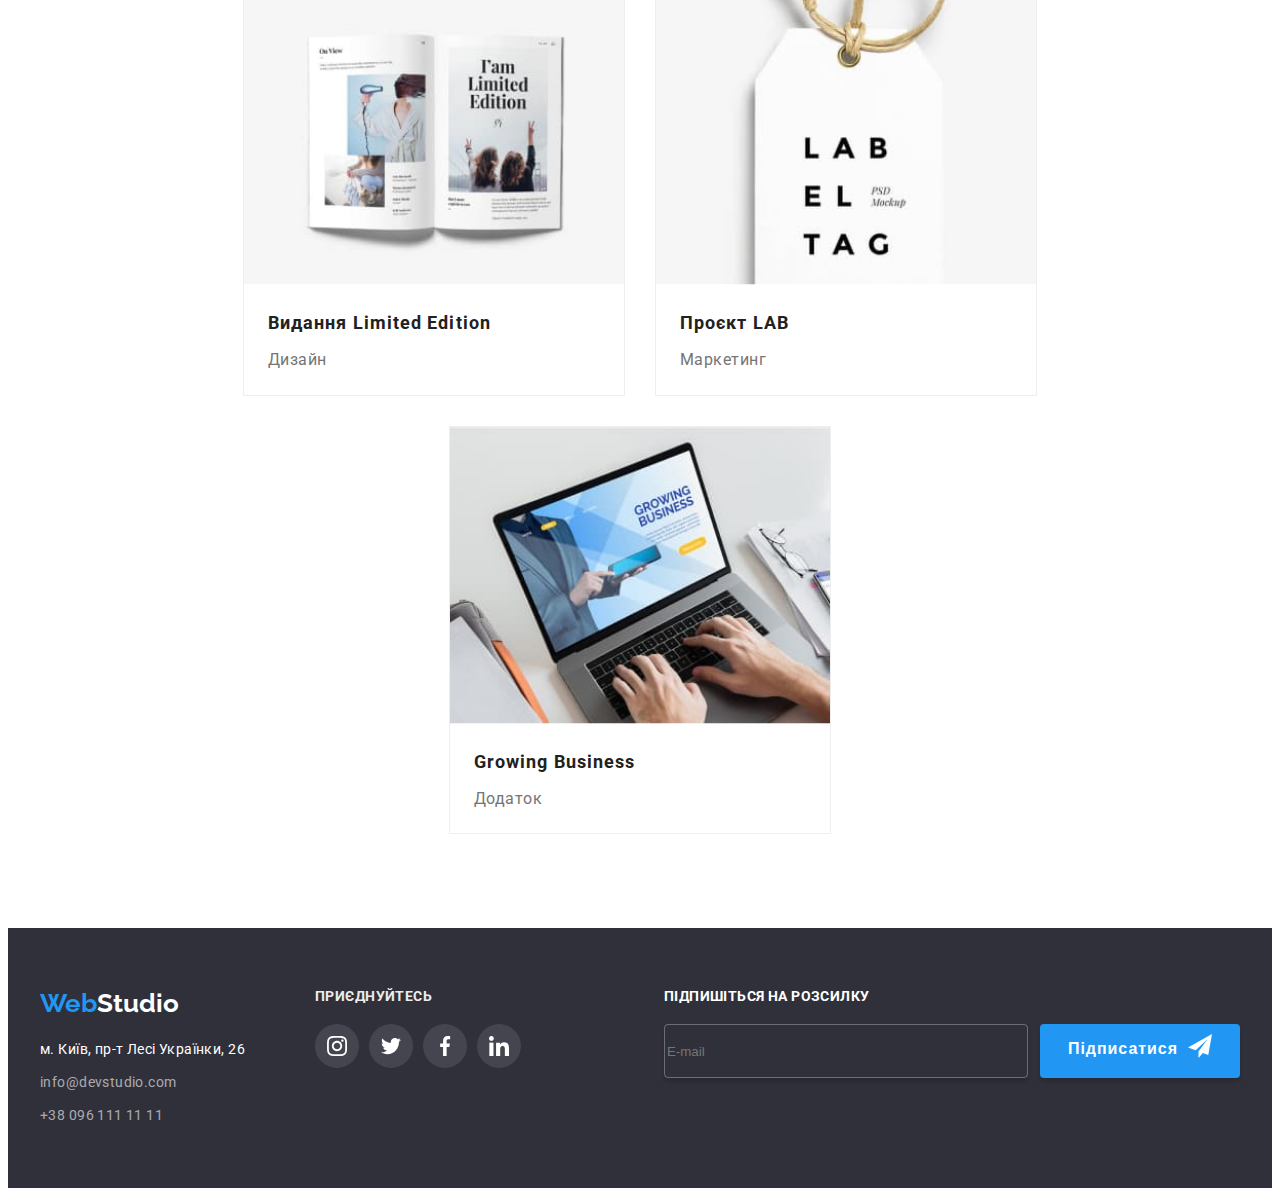
==== commit d4f3eed0: "SASS" ====
--- a/pages/portfolio.html
+++ b/pages/portfolio.html
@@ -22,7 +22,7 @@
   />
     <title>Portfolio</title>
     <link rel="stylesheet" href="../css/styles.css" />
-    <link href="https://unpkg.com/aos@2.3.1/dist/aos.css" rel="stylesheet">
+    <link rel="stylesheet" href="../style/main.min.css">
   </head>
   <body>
     <!-- --------------LOGO-------------- -->
--- a/style/main.min.css
+++ b/style/main.min.css
@@ -0,0 +1 @@
+a{text-decoration:none}ul{margin:0;padding:0;list-style:none}h1,h2,h3,p{margin:0}img{display:block}body{font-family:"Roboto",sans-serif;font-optical-sizing:auto;font-style:normal}.container{width:1200px;margin:0 auto;padding:0 15px}:root{--accent-color: #2196f3;--logo-color: rgb(0, 0, 0);--text-color: #212121;--additional-color: #757575;--footer-namber: rgba(255, 255, 255, 0.6);--footer-background: #2f303a;--team-background: #f5f4fa;--main-background: #fff;--header-line: #ececec}.header{padding-top:24px;padding-bottom:25px;display:flex;border-bottom:2px solid var(--header-line)}.box{display:flex;align-items:center}.header-logo{color:var(--logo-color);font-family:"Raleway",sans-serif;font-optical-sizing:auto;font-style:normal;font-size:26px;font-weight:700;margin-right:93px}.logo-span{color:var(--accent-color);font-family:"Raleway",sans-serif;font-optical-sizing:auto;font-style:normal;font-size:26px;font-weight:700}.header-nav{margin-right:auto}.nav-list{display:flex;gap:50px}.nav-link{color:var(--text-color);font-size:14px;font-weight:500;line-height:1.14;letter-spacing:.28px;transition-duration:250ms;transition-property:color;transition-timing-function:cubic-bezier(0.4, 0, 0.2, 1)}.nav-link:hover,.nav-link:focus{color:var(--accent-color)}.nav-item{position:relative}.nav-link::after{content:"";display:block;width:100%;height:4px;background-color:var(--accent-color);border-radius:4px;margin-top:10px;opacity:0;position:absolute;top:35px;transition-duration:250ms;transition-property:backround color;transition-timing-function:cubic-bezier(0.4, 0, 0.2, 1)}.nav-link:hover::after{opacity:1}.active{color:var(--accent-color)}.header-list{font-size:14px;font-weight:500;color:var(--additional-color);display:flex;gap:50px;justify-content:end}.header-icon{fill:var(--additional-color);width:14px;height:16px;transition-duration:250ms;transition-property:fill;transition-timing-function:cubic-bezier(0.4, 0, 0.2, 1)}.header-link{color:var(--additional-color);font-size:14px;font-weight:500;line-height:1.14;letter-spacing:.28px;display:flex;justify-content:flex-end;gap:10px;transition-duration:250ms;transition-property:color;transition-timing-function:cubic-bezier(0.4, 0, 0.2, 1)}.header-link:hover,.header-link:focus{color:var(--accent-color)}.header-link:hover .header-icon,.header-link:focus .header-icon{fill:var(--accent-color)}.hero{background-color:var(--footer-background);padding-top:200px;padding-bottom:200px;text-align:center;background-image:linear-gradient(rgba(47, 48, 58, 0.4), rgba(47, 48, 58, 0.4)),url(../imeges/herobackground.jpg)}.hero-title{color:var(--main-background);font-size:44px;font-weight:900;line-height:1.36;letter-spacing:2.64px;width:696px;margin-left:auto;margin-right:auto;margin-bottom:30px}.hero-btn{background-color:var(--accent-color);color:var(--main-background);font-size:16px;font-weight:700;line-height:1.87;letter-spacing:.96px;cursor:pointer;padding-left:32px;padding-top:10px;padding-bottom:10px;padding-right:32px;border:none;border-radius:3px;box-shadow:0px 4px 4px 0px rgba(0,0,0,.15)}.advantages{padding-top:94px}.advantages-list{display:flex;gap:30px;justify-content:center}.advantages-item::before{content:"";width:270px;height:120px;background-color:var(--team-background);display:block;margin-bottom:30px;border-radius:5px}.advantages-item:first-child::before{background-image:url(../imeges/antenna.png);background-repeat:no-repeat;background-position:center;padding-left:100px;padding-right:100px;padding-bottom:25px;padding-top:25px}.advantages-item:nth-child(2)::before{background-image:url(../imeges/clock.png);background-repeat:no-repeat;background-position:center;padding-left:100px;padding-right:100px;padding-bottom:25px;padding-top:25px}.advantages-item:nth-child(3)::before{background-image:url(../imeges/diagram.png);background-repeat:no-repeat;background-position:center;padding-left:100px;padding-right:100px;padding-bottom:25px;padding-top:25px}.advantages-item:nth-child(4)::before{background-image:url(../imeges/astronaut.png);background-repeat:no-repeat;background-position:center;padding-left:100px;padding-right:100px;padding-bottom:25px;padding-top:25px}.advantages-title{color:var(--text-color);font-size:14px;font-weight:700;line-height:1.14;letter-spacing:.42px;margin-bottom:10px}.advantages-text{color:var(--additional-color);font-size:14px;font-weight:400;line-height:1.71}.work{padding-top:94px;padding-bottom:94px;text-align:center}.work-list{display:flex;gap:30px;justify-content:center}.work-title{color:var(--text-color);font-size:36px;font-weight:700;line-height:1.16;letter-spacing:1.08px;margin-bottom:50px}.work-img{width:100%}.work-text{color:var(--main-background);text-align:center;font-size:14px;font-weight:700;line-height:normal;letter-spacing:.42px;text-transform:uppercase;position:absolute;display:flex;align-items:center;justify-content:center;bottom:0;left:0;width:370px;height:70px;background:rgba(47,48,58,.8)}.work-item{flex-basis:calc((100% - 60px)/3);position:relative}.team{padding-top:94px;padding-bottom:94px;background-color:var(--team-background);text-align:center}.team-list{display:flex;gap:30px;justify-content:center}.team-title{color:var(--text-color);font-size:36px;font-weight:700;line-height:1.16;letter-spacing:1.08px;margin-bottom:50px}.team-item{background-color:var(--main-background);flex-basis:calc((100% - 60px)/3);box-shadow:0px 1px 3px 0px rgba(0,0,0,.12),0px 1px 1px 0px rgba(0,0,0,.14),0px 2px 1px 0px rgba(0,0,0,.2);border-radius:0px 0px 3px 3px}.team-img{width:270px;height:260px}.team-text{padding-top:30px;padding-bottom:30px}.team-capitan{color:var(--text-color);font-size:16px;font-weight:500;line-height:1.18;letter-spacing:.48px;margin-bottom:10px}.team-desc{color:var(--additional-color);font-size:16px;font-weight:400;line-height:1.18;letter-spacing:.48px}.list-icon{display:flex;gap:10px;justify-content:center;margin-top:16px}.item-icon{display:flex;justify-content:center;align-items:center}.team-icon{width:44px;height:44px;border-radius:50%;border:none;display:flex;align-items:center;justify-content:center;transition-duration:250ms;transition-property:backround color,outline,border;transition-timing-function:cubic-bezier(0.4, 0, 0.2, 1)}.team-icon:hover,.team-icon:focus{background-color:var(--accent-color);border:none;outline:2px solid var(--accent-color)}.team-icon:hover .team-symbol,.team-icon:focus .team-symbol{fill:var(--main-background)}.team-symbol{width:20px;height:20px;fill:#afb1b8;transition-duration:250ms;transition-property:color,fill;transition-timing-function:cubic-bezier(0.4, 0, 0.2, 1)}.klienten{padding-top:94px;padding-bottom:94px}.klienten-list{display:flex;gap:30px;justify-content:center;align-items:center}.klienten-title{color:var(--text-color);text-align:center;font-size:36px;font-weight:700;line-height:normal;letter-spacing:1.08px;margin-bottom:50px}.klienten-link{display:block;border:1px solid #afb1b8;border-radius:4px;padding-top:16px;padding-bottom:16px;padding-right:32px;padding-left:32px;transition-duration:250ms;transition-property:backround color,outline,border-color;transition-timing-function:cubic-bezier(0.4, 0, 0.2, 1)}.klienten-link:hover,.klienten-link:focus{border-color:var(--accent-color)}.klienten-link:hover .klienten-symbol,.klienten-link:focus .klienten-symbol{fill:var(--accent-color)}.klienten-link:focus{border:none;outline:1px solid var(--accent-color)}.klienten-symbol{width:106px;height:60px;fill:#afb1b8;transition-duration:250ms;transition-property:color,fill;transition-timing-function:cubic-bezier(0.4, 0, 0.2, 1)}.footer{background-color:var(--footer-background);padding-top:60px;padding-bottom:60px;display:flex;flex-direction:column}.footer-box{display:flex;justify-content:baseline}.footer-info{margin-right:70px}.footer-logo{color:var(--main-background);font-family:"Raleway",sans-serif;font-optical-sizing:auto;font-style:normal;font-size:26px;font-weight:700;display:block;margin-bottom:20px}.logo-color{color:var(--accent-color);font-family:"Raleway",sans-serif;font-optical-sizing:auto;font-style:normal;font-size:26px;font-weight:700}.address{color:var(--main-background);font-size:14px;font-weight:400;line-height:1.71;letter-spacing:.42px;font-style:normal}.footer-list{margin-top:9px}.footer-item{margin-bottom:9px}.footer-item:last-child{margin-bottom:0px}.footer-link{color:var(--footer-namber);font-size:14px;font-weight:400;line-height:1.71;letter-spacing:.42px;font-style:normal}.icons-text{color:var(--header-line);font-size:14px;font-weight:700;line-height:normal;letter-spacing:.42px;text-transform:uppercase;margin-bottom:20px}.icons-list{display:flex;gap:10px}.icons-link{width:44px;height:44px;border-radius:50%;border:none;background:rgba(255,255,255,.1);display:flex;align-items:center;justify-content:center;transition-duration:250ms;transition-property:backround color,outline,border;transition-timing-function:cubic-bezier(0.4, 0, 0.2, 1)}.icons-link:hover,.icons-link:focus{background-color:var(--accent-color)}.icons-link:focus{border:none;outline:1px solid var(--accent-color)}.icons-symbol{width:20px;height:20px;fill:var(--main-background)}.news{margin-left:auto}.news-title{color:var(--main-background);font-size:14px;font-weight:700;line-height:normal;letter-spacing:.42px;text-transform:uppercase}.news-list{display:flex;gap:12px;margin-top:20px}.news-input{width:358px;height:50px;border-radius:4px;border:1px solid rgba(255,255,255,.3);background:rgba(33,150,243,0);box-shadow:0px 4px 4px 0px rgba(0,0,0,.15);display:block}.news-btn{border:none;border-radius:4px;background:#2196f3;box-shadow:0px 4px 4px 0px rgba(0,0,0,.15);color:var(--main-background);text-align:center;font-size:16px;font-weight:700;line-height:30px;letter-spacing:.96px;padding:10px 28px 10px 28px;display:flex;gap:10px;cursor:pointer}.news-icon{width:24px;height:24px;fill:var(--main-background)}.backdrop{position:fixed;top:0;left:0;right:0;bottom:0;background-color:rgba(0,0,0,.2);display:flex;justify-content:center;align-items:center;opacity:1;transition:opacity 250ms;transform:translate(200px) cubic-bezier(0.4, 0, 0.2, 1)}.is-hidden{opacity:0;pointer-events:none}.is-hidden .modal{transform:translate(200px);transition:cubic-bezier(0.4, 0, 0.2, 1);transition:transform 1s}.modal{background-color:#fff;padding:40px;position:absolute;top:50%;left:50%;transform:translate(-50%, -50%);transition:transform 1s}.modal-title{color:var(--text-color);text-align:center;font-size:20px;font-weight:700;line-height:normal;letter-spacing:.6px;margin-bottom:12px}.modal-signature{color:var(--additional-color);font-size:12px;font-weight:400;line-height:normal;letter-spacing:.12px}.input-icons{position:relative}.modal-input{width:448px;height:40px;display:block;margin-top:4px;border-radius:4px;border:1px solid rgba(33,33,33,.2);margin-bottom:10px;padding-left:40px;padding-right:30px;transition-duration:250ms;transition-property:color,backround color,border color;transition-timing-function:cubic-bezier(0.4, 0, 0.2, 1)}.modal-icon{width:18px;height:18px;fill:var(--text-color);position:absolute;left:12px;bottom:11px;transition-duration:250ms;transition-property:fill;transition-timing-function:cubic-bezier(0.4, 0, 0.2, 1)}.modal-input:hover,.modal-input:focus{border:none;outline:1px solid var(--accent-color)}.modal-input:hover .modal-icon,.modal-input:focus .modal-icon{fill:var(--accent-color)}.modal-input:hover+.modal-icon,.modal-input:focus+.modal-icon{fill:var(--accent-color)}.modal-com{width:448px;height:120px;border-radius:4px;border:1px solid rgba(33,33,33,.2);resize:none;padding:12px 16px;color:rgba(117,117,117,.5);font-size:12px;font-weight:400;line-height:normal;letter-spacing:.12px;margin-bottom:20px;display:block;margin-top:4px}.modal-chek{display:flex;align-items:center;justify-content:center}.chek-input{width:16px;height:15px}.chek-span{color:#757575;font-size:14px;font-weight:400;line-height:24px;letter-spacing:.42px;margin-left:8px;margin-right:4px}.check-link{color:var(--accent-color);font-size:14px;font-weight:400;line-height:24px;letter-spacing:.42px;text-decoration-line:underline}.modal-btn{width:200px;height:50px;border-radius:4px;background:var(--accent-color);box-shadow:0px 4px 4px 0px rgba(0,0,0,.15);color:var(--main-background);text-align:center;font-size:16px;font-weight:700;line-height:30px;letter-spacing:.96px;border:none;margin-top:30px;margin-left:auto;margin-right:auto;display:block}.btn-close{width:30px;height:30px;border-radius:50%;display:flex;align-items:center;justify-content:center;background-color:rgba(0,0,0,0);position:absolute;right:8px;top:8px;border:none;outline:1px solid var(--additional-color)}.icon-close{width:20px;height:20px;fill:var(--text-color);transition-duration:250ms;transition-property:fill;transition-timing-function:cubic-bezier(0.4, 0, 0.2, 1)}.icon-close:hover{fill:var(--accent-color);cursor:pointer}.card{padding-top:94px;padding-bottom:94px}.card-list{display:flex;gap:8px;justify-content:center;flex-wrap:wrap}.card-btn{background-color:var(--team-background);padding-left:25px;padding-top:6px;padding-bottom:6px;padding-right:25px;color:var(--text-color);font-size:16px;font-weight:500;line-height:1.62;letter-spacing:.48px;cursor:pointer;border-radius:4px;border:none;transition-duration:250ms;transition-property:color,backround color,box-shadow,outline,border;transition-timing-function:cubic-bezier(0.4, 0, 0.2, 1)}.card-btn:hover,.card-btn:focus{border:none;outline:1px solid var(--accent-color);background-color:var(--accent-color);color:var(--team-background);box-shadow:0px 3px 1px 0px rgba(0,0,0,.1),0px 1px 2px 0px rgba(0,0,0,.08),0px 2px 2px 0px rgba(0,0,0,.12)}.list{margin-top:50px;display:flex;flex-wrap:wrap;gap:30px;justify-content:center}.list-item{border:1px solid #eee;flex-basis:calc((100% - 60px)/3)}.list-item:hover{box-shadow:0px 1px 1px 0px rgba(0,0,0,.12),0px 4px 4px 0px rgba(0,0,0,.06),1px 4px 6px 0px rgba(0,0,0,.16);cursor:pointer}.box-item{position:relative;overflow:hidden}.box-desc{position:absolute;top:0;left:0;padding:63px 24px 63px 24px;background:rgba(33,150,243,.9);color:var(--main-background);font-size:18px;font-weight:400;line-height:1.5;letter-spacing:.54px;opacity:0;transition-duration:250ms;transition-property:color,backround color;transition-timing-function:cubic-bezier(0.4, 0, 0.2, 1);transform:translateY(100%)}.list-item:hover .box-desc{opacity:1;transform:translateY(0)}.list-img{width:100%}.list-title{color:var(--text-color);font-size:18px;font-weight:700;line-height:2;letter-spacing:1.08px}.list-text{color:var(--additional-color);font-size:16px;font-weight:400;line-height:1.87;letter-spacing:.48px;margin-top:4px}.list-desc{padding-top:20px;padding-left:24px;padding-right:24px;padding-bottom:20px}/*# sourceMappingURL=main.min.css.map */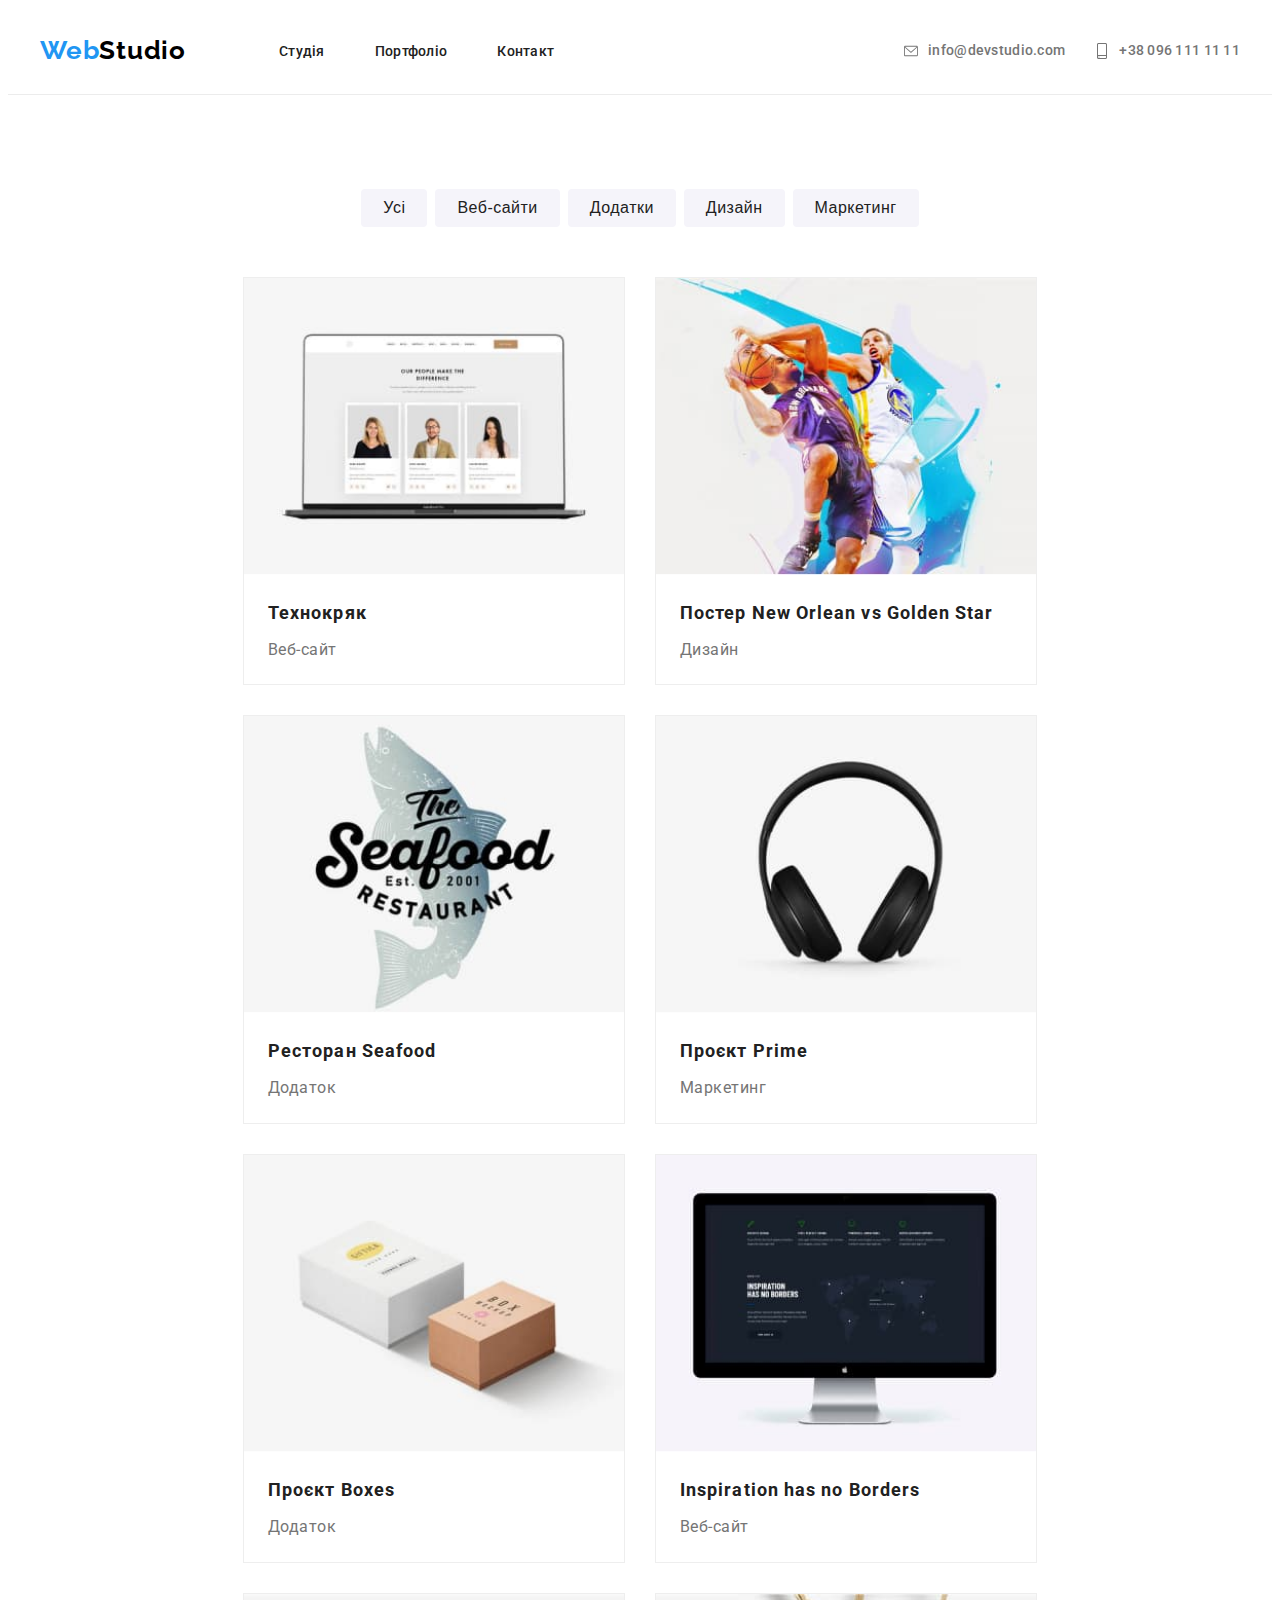
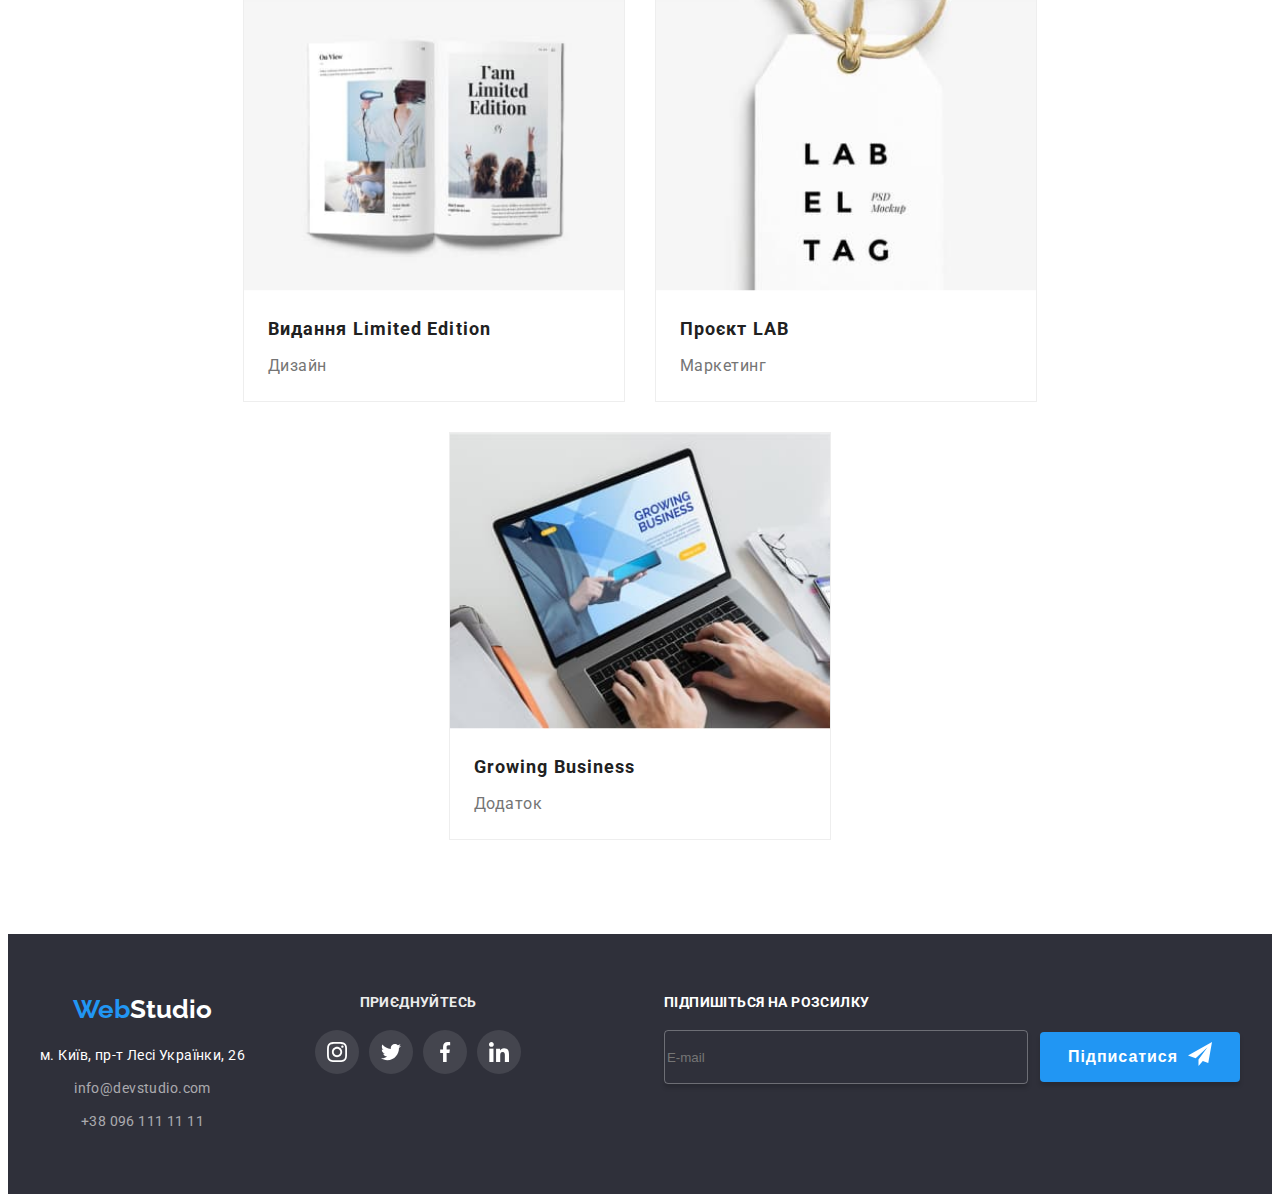
==== commit 8409d389: "adaptive" ====
--- a/pages/portfolio.html
+++ b/pages/portfolio.html
@@ -26,41 +26,41 @@
   </head>
   <body>
     <!-- --------------LOGO-------------- -->
-    <header class="header">
-      <div class="container box">
-        <a href="../index.html" class="header-logo"
-          ><span class="logo-span">Web</span>Studio</a
+     <header class="header">
+      <div class="container header__box">
+        <a href="./index.html" class="header__logo"
+          ><span class="header__span">Web</span>Studio</a
         >
         <!-- -------------NAVIGATION------------- -->
-        <nav class="header-nav">
-          <ul class="nav-list animate__animated animate__shakeX">
-            <li class="nav-item">
-              <a href="../index.html" class="nav-link">Студія</a>
-            </li>
-            <li class="nav-item">
-              <a href="../pages/portfolio.html" class="nav-link active"
-                >Портфоліо</a
-              >
-            </li>
-            <li class="nav-item"><a href="#" class="nav-link">Контакт</a></li>
+        <nav class="header__nav" data-aos="flip-left"
+     data-aos-easing="ease-out-cubic"
+     data-aos-duration="2000">
+          <ul class="nav__list">
+            <li class="nav__item">
+              <a href="../index.html" class="nav__link">Студія</a>
+            </li>
+            <li class="nav__item">
+              <a href="../pages/portfolio.html" class="nav__link active">Портфоліо</a>
+            </li>
+            <li class="nav__item"><a href="" class="nav__link">Контакт</a></li>
           </ul>
         </nav>
-        <ul class="header-list" data-aos="zoom-in-right">
-          <li class="header-item">
-            <a href="mailto:info@devstudio.com" class="header-link"
-              ><svg class="header-icon">
-                <use href="../imeges/symbol-defs.svg#icon-envelope"></use></svg
-              >info@devstudio.com</a
-            >
+        <ul class="header__list">
+          <li class="header__item">
+            <a href="mailto:info@devstudio.com" class="header__link"
+              ><svg class="header__icon">
+                <use href="../imeges/symbol-defs.svg#icon-envelope"></use>
+              </svg>
+              <span class="header__cell">info@devstudio.com</span>
+            </a>
           </li>
-          <li class="header-item">
-            <a href="tel:+380961111111" class="header-link"
-              ><svg class="header-icon">
-                <use
-                  href="../imeges/symbol-defs.svg#icon-smartphone"
-                ></use></svg
-              >+38 096 111 11 11</a
-            >
+          <li class="header__item">
+            <a href="tel:+380961111111" class="header__link">
+              <svg class="header__icon">
+                <use href="../imeges/symbol-defs.svg#icon-smartphone"></use>
+              </svg>
+              <span class="header__cell">+38 096 111 11 11</span>
+            </a>
           </li>
         </ul>
       </div>
@@ -69,205 +69,205 @@
       <!-- -----------CARDS------------ -->
       <section class="card">
         <div class="container">
-          <ul class="card-list">
-            <li class="card-item" data-aos="flip-left" >
-              <button class="card-btn" type="button">Усі</button>
+          <ul class="card__list">
+            <li class="card__item" data-aos="flip-left" >
+              <button class="card__btn" type="button">Усі</button>
             </li>
 
-            <li class="card-item">
-              <button class="card-btn" type="button">Веб-сайти</button>
+            <li class="card__item">
+              <button class="card__btn" type="button">Веб-сайти</button>
             </li>
 
-            <li class="card-item">
-              <button class="card-btn" type="button">Додатки</button>
+            <li class="card__item">
+              <button class="card__btn" type="button">Додатки</button>
             </li>
 
-            <li class="card-item">
-              <button class="card-btn" type="button">Дизайн</button>
+            <li class="card__item">
+              <button class="card__btn" type="button">Дизайн</button>
             </li>
 
-            <li class="card-item">
-              <button class="card-btn" type="button">Маркетинг</button>
+            <li class="card__item">
+              <button class="card__btn" type="button">Маркетинг</button>
             </li>
           </ul>
           <!-- ----------BRANDS------------ -->
           <ul class="list">
-            <li class="list-item">
-              <div class="box-item">
+            <li class="list__item">
+              <div class="box__item">
               <img
                 src="../imeges/technokriak.jpg"
                 alt="nout"
-                class="list-img"
+                class="list__img"
               />
-              <p class="box-desc">
-                Ресурс пропонує комплексні пропозиції з різним рівнем
-                функціоналу та сервісів. Все це дозволить відвідувачу отримати
-                вичерпні відомості про компанію чи приватну особу.
-              </p>
-              </div>
-              <div class="list-desc">
-                <h3 class="list-title">Технокряк</h3>
-                <p class="list-text">Веб-сайт</p>
-              </div>
-            </li>
-            <li class="list-item">
-              <div class="box-item">
-                <img src="../imeges/poster.jpg" alt="boys" class="list-img" />
-                <p class="box-desc">
+              <p class="box__desc">
+                Ресурс пропонує комплексні пропозиції з різним рівнем
+                функціоналу та сервісів. Все це дозволить відвідувачу отримати
+                вичерпні відомості про компанію чи приватну особу.
+              </p>
+              </div>
+              <div class="list__desc">
+                <h3 class="list__title">Технокряк</h3>
+                <p class="list__text">Веб-сайт</p>
+              </div>
+            </li>
+            <li class="list__item">
+              <div class="box__item">
+                <img src="../imeges/poster.jpg" alt="boys" class="list__img" />
+                <p class="box__desc">
                   Ресурс пропонує комплексні пропозиції з різним рівнем
                   функціоналу та сервісів. Все це дозволить відвідувачу отримати
                   вичерпні відомості про компанію чи приватну особу.
                 </p>
               </div>
-              <div class="list-desc">
-                <h3 class="list-title">Постер New Orlean vs Golden Star</h3>
-                <p class="list-text">Дизайн</p>
-              </div>
-            </li>
-            <li class="list-item">
-              <div class="box-item">
+              <div class="list__desc">
+                <h3 class="list__title">Постер New Orlean vs Golden Star</h3>
+                <p class="list__text">Дизайн</p>
+              </div>
+            </li>
+            <li class="list__item">
+              <div class="box__item">
                 <img
                   src="../imeges/restaurant.jpg"
                   alt="fish"
-                  class="list-img"
+                  class="list__img"
                 />
-                <p class="box-desc">
+                <p class="box__desc">
                   Ресурс пропонує комплексні пропозиції з різним рівнем
                   функціоналу та сервісів. Все це дозволить відвідувачу отримати
                   вичерпні відомості про компанію чи приватну особу.
                 </p>
               </div>
-              <div class="list-desc">
-                <h3 class="list-title">Ресторан Seafood</h3>
-                <p class="list-text">Додаток</p>
-              </div>
-            </li>
-            <li class="list-item">
-              <div class="box-item">
+              <div class="list__desc">
+                <h3 class="list__title">Ресторан Seafood</h3>
+                <p class="list__text">Додаток</p>
+              </div>
+            </li>
+            <li class="list__item">
+              <div class="box__item">
                 <img
                   src="../imeges/projectprime.jpg"
                   alt="earphones"
-                  class="list-img"
+                  class="list__img"
                 />
-                <p class="box-desc">
+                <p class="box__desc">
                   Ресурс пропонує комплексні пропозиції з різним рівнем
                   функціоналу та сервісів. Все це дозволить відвідувачу отримати
                   вичерпні відомості про компанію чи приватну особу.
                 </p>
               </div>
-              <div class="list-desc">
-                <h3 class="list-title">Проєкт Prime</h3>
-                <p class="list-text">Маркетинг</p>
-              </div>
-            </li>
-            <li class="list-item">
-              <div class="box-item">
+              <div class="list__desc">
+                <h3 class="list__title">Проєкт Prime</h3>
+                <p class="list__text">Маркетинг</p>
+              </div>
+            </li>
+            <li class="list__item">
+              <div class="box__item">
                 <img
                   src="../imeges/projectboxes.jpg"
                   alt="box"
-                  class="list-img"
+                  class="list__img"
                 />
-                <p class="box-desc">
+                <p class="box__desc">
                   Ресурс пропонує комплексні пропозиції з різним рівнем
                   функціоналу та сервісів. Все це дозволить відвідувачу отримати
                   вичерпні відомості про компанію чи приватну особу.
                 </p>
               </div>
-              <div class="list-desc">
-                <h3 class="list-title">Проєкт Boxes</h3>
-                <p class="list-text">Додаток</p>
-              </div>
-            </li>
-            <li class="list-item">
-              <div class="box-item">
+              <div class="list__desc">
+                <h3 class="list__title">Проєкт Boxes</h3>
+                <p class="list__text">Додаток</p>
+              </div>
+            </li>
+            <li class="list__item">
+              <div class="box__item">
               <img
                 src="../imeges/inspiration.jpg"
                 alt="comp2"
-                class="list-img"
+                class="list__img"
               />
-              <p class="box-desc">
-                Ресурс пропонує комплексні пропозиції з різним рівнем
-                функціоналу та сервісів. Все це дозволить відвідувачу отримати
-                вичерпні відомості про компанію чи приватну особу.
-              </p>
-              </div>
-              <div class="list-desc">
-                <h3 class="list-title">Inspiration has no Borders</h3>
-                <p class="list-text">Веб-сайт</p>
-              </div>
-            </li>
-            <li class="list-item">
-              <div class="box-item">
-              <img src="../imeges/edition.jpg" alt="book" class="list-img" />
-              <p class="box-desc">
-                Ресурс пропонує комплексні пропозиції з різним рівнем
-                функціоналу та сервісів. Все це дозволить відвідувачу отримати
-                вичерпні відомості про компанію чи приватну особу.
-              </p>
-              </div>
-              <div class="list-desc">
-                <h3 class="list-title">Видання Limited Edition</h3>
-                <p class="list-text">Дизайн</p>
-              </div>
-            </li>
-            <li class="list-item">
-              <div class="box-item">
-              <img src="../imeges/projectlab.jpg" alt="lab" class="list-img" />
-              <p class="box-desc">
-                Ресурс пропонує комплексні пропозиції з різним рівнем
-                функціоналу та сервісів. Все це дозволить відвідувачу отримати
-                вичерпні відомості про компанію чи приватну особу.
-              </p>
-              </div>
-              <div class="list-desc">
-                <h3 class="list-title">Проєкт LAB</h3>
-                <p class="list-text">Маркетинг</p>
-              </div>
-            </li>
-            <li class="list-item">
-              <div class="box-item">
+              <p class="box__desc">
+                Ресурс пропонує комплексні пропозиції з різним рівнем
+                функціоналу та сервісів. Все це дозволить відвідувачу отримати
+                вичерпні відомості про компанію чи приватну особу.
+              </p>
+              </div>
+              <div class="list__desc">
+                <h3 class="list__title">Inspiration has no Borders</h3>
+                <p class="list__text">Веб-сайт</p>
+              </div>
+            </li>
+            <li class="list__item">
+              <div class="box__item">
+              <img src="../imeges/edition.jpg" alt="book" class="list__img" />
+              <p class="box__desc">
+                Ресурс пропонує комплексні пропозиції з різним рівнем
+                функціоналу та сервісів. Все це дозволить відвідувачу отримати
+                вичерпні відомості про компанію чи приватну особу.
+              </p>
+              </div>
+              <div class="list__desc">
+                <h3 class="list__title">Видання Limited Edition</h3>
+                <p class="list__text">Дизайн</p>
+              </div>
+            </li>
+            <li class="list__item">
+              <div class="box__item">
+              <img src="../imeges/projectlab.jpg" alt="lab" class="list__img" />
+              <p class="box__desc">
+                Ресурс пропонує комплексні пропозиції з різним рівнем
+                функціоналу та сервісів. Все це дозволить відвідувачу отримати
+                вичерпні відомості про компанію чи приватну особу.
+              </p>
+              </div>
+              <div class="list__desc">
+                <h3 class="list__title">Проєкт LAB</h3>
+                <p class="list__text">Маркетинг</p>
+              </div>
+            </li>
+            <li class="list__item">
+              <div class="box__item">
               <img
                 src="../imeges/growingbusiness.jpg"
                 alt="comp3"
-                class="list-img"
+                class="list__img"
               />
-              <p class="box-desc">
-                Ресурс пропонує комплексні пропозиції з різним рівнем
-                функціоналу та сервісів. Все це дозволить відвідувачу отримати
-                вичерпні відомості про компанію чи приватну особу.
-              </p>
-              </div>
-              <div class="list-desc">
-                <h3 class="list-title">Growing Business</h3>
-                <p class="list-text">Додаток</p>
+              <p class="box__desc">
+                Ресурс пропонує комплексні пропозиції з різним рівнем
+                функціоналу та сервісів. Все це дозволить відвідувачу отримати
+                вичерпні відомості про компанію чи приватну особу.
+              </p>
+              </div>
+              <div class="list__desc">
+                <h3 class="list__title">Growing Business</h3>
+                <p class="list__text">Додаток</p>
               </div>
             </li>
           </ul>
         </div>
       </section>
     </main>
-    <footer>
+    <footer class="footer">
       <!-- -----------FOOTER------------- -->
-      <div class="container footer-box">
-        <div class="footer-info">
-          <a href="./index.html" class="footer-logo"
-            ><span class="logo-color">Web</span>Studio</a
+      <div class="container footer__box">
+        <div class="footer__info">
+          <a href="./index.html" class="footer__logo"
+            ><span class="logo__color">Web</span>Studio</a
           >
           <address>
             <a
               href="https://www.google.de/maps/search/%D0%BC.+%D0%9A%D0%B8%D1%97%D0%B2,+%D0%BF%D1%80-%D1%82+%D0%9B%D0%B5%D1%81%D1%96+%D0%A3%D0%BA%D1%80%D0%B0%D1%97%D0%BD%D0%BA%D0%B8,+26/@50.4770716,30.3878069,11.79z?entry=ttu"
               target="_blank"
-              class="address"
+              class="footer__address"
               >м. Київ, пр-т Лесі Українки, 26</a
             >
-            <ul class="footer-list">
-              <li class="footer-item">
-                <a href="mailto:info@devstudio.com" class="footer-link"
+            <ul class="footer__list">
+              <li class="footer__item">
+                <a href="mailto:info@devstudio.com" class="footer__link"
                   >info@devstudio.com</a
                 >
               </li>
-              <li class="footer-item">
-                <a href="tel:+380961111111" class="footer-link"
+              <li class="footer__item">
+                <a href="tel:+380961111111" class="footer__link"
                   >+38 096 111 11 11</a
                 >
               </li>
@@ -275,36 +275,36 @@
           </address>
         </div>
         <!-- -------------WEB-ICON------------- -->
-        <div class="footer-icons">
-          <p class="icons-text">приєднуйтесь</p>
-          <ul class="icons-list">
-            <li class="icons-item">
-              <a href="" class="icons-link"
-                ><svg class="icons-symbol">
+        <div class="footer__icons">
+          <p class="icons__text">приєднуйтесь</p>
+          <ul class="icons__list">
+            <li class="icons__item">
+              <a href="" class="icons__link"
+                ><svg class="icons__symbol">
                   <use
                     href="../imeges/symbol-defs.svg#icon-instagram"
                   ></use></svg
               ></a>
             </li>
-            <li class="icons-item">
-              <a href="" class="icons-link"
-                ><svg class="icons-symbol">
+            <li class="icons__item">
+              <a href="" class="icons__link"
+                ><svg class="icons__symbol">
                   <use
                     href="../imeges/symbol-defs.svg#icon-twitter-"
                   ></use></svg
               ></a>
             </li>
-            <li class="icons-item">
-              <a href="" class="icons-link"
-                ><svg class="icons-symbol">
+            <li class="icons__item">
+              <a href="" class="icons__link"
+                ><svg class="icons__symbol">
                   <use
                     href="../imeges/symbol-defs.svg#icon-facebook"
                   ></use></svg
               ></a>
             </li>
-            <li class="icons-item">
-              <a href="" class="icons-link"
-                ><svg class="icons-symbol">
+            <li class="icons__item">
+              <a href="" class="icons__link"
+                ><svg class="icons__symbol">
                   <use
                     href="../imeges/symbol-defs.svg#icon-linkedin-1"
                   ></use></svg
@@ -314,11 +314,11 @@
         </div>
         <!-- ----------NEWS------------ -->
         <div class="news">
-          <h2 class="news-title">Підпишіться на розсилку</h2>
-          <form class="news-list">
-            <input type="email" class="news-input" placeholder="E-mail" />
-            <button type="submit" class="news-btn">
-              Підписатися<svg class="news-icon">
+          <h2 class="news__title">Підпишіться на розсилку</h2>
+          <form class="news__list">
+            <input type="email" class="news__input" placeholder="E-mail" />
+            <button type="submit" class="news__btn">
+              Підписатися<svg class="news__icon">
                 <use href="../imeges/symbol-defs.svg#icon-icon-send"></use>
               </svg>
             </button>
--- a/style/main.min.css
+++ b/style/main.min.css
@@ -1 +1 @@
-a{text-decoration:none}ul{margin:0;padding:0;list-style:none}h1,h2,h3,p{margin:0}img{display:block}body{font-family:"Roboto",sans-serif;font-optical-sizing:auto;font-style:normal}.container{width:1200px;margin:0 auto;padding:0 15px}:root{--accent-color: #2196f3;--logo-color: rgb(0, 0, 0);--text-color: #212121;--additional-color: #757575;--footer-namber: rgba(255, 255, 255, 0.6);--footer-background: #2f303a;--team-background: #f5f4fa;--main-background: #fff;--header-line: #ececec}.header{padding-top:24px;padding-bottom:25px;display:flex;border-bottom:2px solid var(--header-line)}.box{display:flex;align-items:center}.header-logo{color:var(--logo-color);font-family:"Raleway",sans-serif;font-optical-sizing:auto;font-style:normal;font-size:26px;font-weight:700;margin-right:93px}.logo-span{color:var(--accent-color);font-family:"Raleway",sans-serif;font-optical-sizing:auto;font-style:normal;font-size:26px;font-weight:700}.header-nav{margin-right:auto}.nav-list{display:flex;gap:50px}.nav-link{color:var(--text-color);font-size:14px;font-weight:500;line-height:1.14;letter-spacing:.28px;transition-duration:250ms;transition-property:color;transition-timing-function:cubic-bezier(0.4, 0, 0.2, 1)}.nav-link:hover,.nav-link:focus{color:var(--accent-color)}.nav-item{position:relative}.nav-link::after{content:"";display:block;width:100%;height:4px;background-color:var(--accent-color);border-radius:4px;margin-top:10px;opacity:0;position:absolute;top:35px;transition-duration:250ms;transition-property:backround color;transition-timing-function:cubic-bezier(0.4, 0, 0.2, 1)}.nav-link:hover::after{opacity:1}.active{color:var(--accent-color)}.header-list{font-size:14px;font-weight:500;color:var(--additional-color);display:flex;gap:50px;justify-content:end}.header-icon{fill:var(--additional-color);width:14px;height:16px;transition-duration:250ms;transition-property:fill;transition-timing-function:cubic-bezier(0.4, 0, 0.2, 1)}.header-link{color:var(--additional-color);font-size:14px;font-weight:500;line-height:1.14;letter-spacing:.28px;display:flex;justify-content:flex-end;gap:10px;transition-duration:250ms;transition-property:color;transition-timing-function:cubic-bezier(0.4, 0, 0.2, 1)}.header-link:hover,.header-link:focus{color:var(--accent-color)}.header-link:hover .header-icon,.header-link:focus .header-icon{fill:var(--accent-color)}.hero{background-color:var(--footer-background);padding-top:200px;padding-bottom:200px;text-align:center;background-image:linear-gradient(rgba(47, 48, 58, 0.4), rgba(47, 48, 58, 0.4)),url(../imeges/herobackground.jpg)}.hero-title{color:var(--main-background);font-size:44px;font-weight:900;line-height:1.36;letter-spacing:2.64px;width:696px;margin-left:auto;margin-right:auto;margin-bottom:30px}.hero-btn{background-color:var(--accent-color);color:var(--main-background);font-size:16px;font-weight:700;line-height:1.87;letter-spacing:.96px;cursor:pointer;padding-left:32px;padding-top:10px;padding-bottom:10px;padding-right:32px;border:none;border-radius:3px;box-shadow:0px 4px 4px 0px rgba(0,0,0,.15)}.advantages{padding-top:94px}.advantages-list{display:flex;gap:30px;justify-content:center}.advantages-item::before{content:"";width:270px;height:120px;background-color:var(--team-background);display:block;margin-bottom:30px;border-radius:5px}.advantages-item:first-child::before{background-image:url(../imeges/antenna.png);background-repeat:no-repeat;background-position:center;padding-left:100px;padding-right:100px;padding-bottom:25px;padding-top:25px}.advantages-item:nth-child(2)::before{background-image:url(../imeges/clock.png);background-repeat:no-repeat;background-position:center;padding-left:100px;padding-right:100px;padding-bottom:25px;padding-top:25px}.advantages-item:nth-child(3)::before{background-image:url(../imeges/diagram.png);background-repeat:no-repeat;background-position:center;padding-left:100px;padding-right:100px;padding-bottom:25px;padding-top:25px}.advantages-item:nth-child(4)::before{background-image:url(../imeges/astronaut.png);background-repeat:no-repeat;background-position:center;padding-left:100px;padding-right:100px;padding-bottom:25px;padding-top:25px}.advantages-title{color:var(--text-color);font-size:14px;font-weight:700;line-height:1.14;letter-spacing:.42px;margin-bottom:10px}.advantages-text{color:var(--additional-color);font-size:14px;font-weight:400;line-height:1.71}.work{padding-top:94px;padding-bottom:94px;text-align:center}.work-list{display:flex;gap:30px;justify-content:center}.work-title{color:var(--text-color);font-size:36px;font-weight:700;line-height:1.16;letter-spacing:1.08px;margin-bottom:50px}.work-img{width:100%}.work-text{color:var(--main-background);text-align:center;font-size:14px;font-weight:700;line-height:normal;letter-spacing:.42px;text-transform:uppercase;position:absolute;display:flex;align-items:center;justify-content:center;bottom:0;left:0;width:370px;height:70px;background:rgba(47,48,58,.8)}.work-item{flex-basis:calc((100% - 60px)/3);position:relative}.team{padding-top:94px;padding-bottom:94px;background-color:var(--team-background);text-align:center}.team-list{display:flex;gap:30px;justify-content:center}.team-title{color:var(--text-color);font-size:36px;font-weight:700;line-height:1.16;letter-spacing:1.08px;margin-bottom:50px}.team-item{background-color:var(--main-background);flex-basis:calc((100% - 60px)/3);box-shadow:0px 1px 3px 0px rgba(0,0,0,.12),0px 1px 1px 0px rgba(0,0,0,.14),0px 2px 1px 0px rgba(0,0,0,.2);border-radius:0px 0px 3px 3px}.team-img{width:270px;height:260px}.team-text{padding-top:30px;padding-bottom:30px}.team-capitan{color:var(--text-color);font-size:16px;font-weight:500;line-height:1.18;letter-spacing:.48px;margin-bottom:10px}.team-desc{color:var(--additional-color);font-size:16px;font-weight:400;line-height:1.18;letter-spacing:.48px}.list-icon{display:flex;gap:10px;justify-content:center;margin-top:16px}.item-icon{display:flex;justify-content:center;align-items:center}.team-icon{width:44px;height:44px;border-radius:50%;border:none;display:flex;align-items:center;justify-content:center;transition-duration:250ms;transition-property:backround color,outline,border;transition-timing-function:cubic-bezier(0.4, 0, 0.2, 1)}.team-icon:hover,.team-icon:focus{background-color:var(--accent-color);border:none;outline:2px solid var(--accent-color)}.team-icon:hover .team-symbol,.team-icon:focus .team-symbol{fill:var(--main-background)}.team-symbol{width:20px;height:20px;fill:#afb1b8;transition-duration:250ms;transition-property:color,fill;transition-timing-function:cubic-bezier(0.4, 0, 0.2, 1)}.klienten{padding-top:94px;padding-bottom:94px}.klienten-list{display:flex;gap:30px;justify-content:center;align-items:center}.klienten-title{color:var(--text-color);text-align:center;font-size:36px;font-weight:700;line-height:normal;letter-spacing:1.08px;margin-bottom:50px}.klienten-link{display:block;border:1px solid #afb1b8;border-radius:4px;padding-top:16px;padding-bottom:16px;padding-right:32px;padding-left:32px;transition-duration:250ms;transition-property:backround color,outline,border-color;transition-timing-function:cubic-bezier(0.4, 0, 0.2, 1)}.klienten-link:hover,.klienten-link:focus{border-color:var(--accent-color)}.klienten-link:hover .klienten-symbol,.klienten-link:focus .klienten-symbol{fill:var(--accent-color)}.klienten-link:focus{border:none;outline:1px solid var(--accent-color)}.klienten-symbol{width:106px;height:60px;fill:#afb1b8;transition-duration:250ms;transition-property:color,fill;transition-timing-function:cubic-bezier(0.4, 0, 0.2, 1)}.footer{background-color:var(--footer-background);padding-top:60px;padding-bottom:60px;display:flex;flex-direction:column}.footer-box{display:flex;justify-content:baseline}.footer-info{margin-right:70px}.footer-logo{color:var(--main-background);font-family:"Raleway",sans-serif;font-optical-sizing:auto;font-style:normal;font-size:26px;font-weight:700;display:block;margin-bottom:20px}.logo-color{color:var(--accent-color);font-family:"Raleway",sans-serif;font-optical-sizing:auto;font-style:normal;font-size:26px;font-weight:700}.address{color:var(--main-background);font-size:14px;font-weight:400;line-height:1.71;letter-spacing:.42px;font-style:normal}.footer-list{margin-top:9px}.footer-item{margin-bottom:9px}.footer-item:last-child{margin-bottom:0px}.footer-link{color:var(--footer-namber);font-size:14px;font-weight:400;line-height:1.71;letter-spacing:.42px;font-style:normal}.icons-text{color:var(--header-line);font-size:14px;font-weight:700;line-height:normal;letter-spacing:.42px;text-transform:uppercase;margin-bottom:20px}.icons-list{display:flex;gap:10px}.icons-link{width:44px;height:44px;border-radius:50%;border:none;background:rgba(255,255,255,.1);display:flex;align-items:center;justify-content:center;transition-duration:250ms;transition-property:backround color,outline,border;transition-timing-function:cubic-bezier(0.4, 0, 0.2, 1)}.icons-link:hover,.icons-link:focus{background-color:var(--accent-color)}.icons-link:focus{border:none;outline:1px solid var(--accent-color)}.icons-symbol{width:20px;height:20px;fill:var(--main-background)}.news{margin-left:auto}.news-title{color:var(--main-background);font-size:14px;font-weight:700;line-height:normal;letter-spacing:.42px;text-transform:uppercase}.news-list{display:flex;gap:12px;margin-top:20px}.news-input{width:358px;height:50px;border-radius:4px;border:1px solid rgba(255,255,255,.3);background:rgba(33,150,243,0);box-shadow:0px 4px 4px 0px rgba(0,0,0,.15);display:block}.news-btn{border:none;border-radius:4px;background:#2196f3;box-shadow:0px 4px 4px 0px rgba(0,0,0,.15);color:var(--main-background);text-align:center;font-size:16px;font-weight:700;line-height:30px;letter-spacing:.96px;padding:10px 28px 10px 28px;display:flex;gap:10px;cursor:pointer}.news-icon{width:24px;height:24px;fill:var(--main-background)}.backdrop{position:fixed;top:0;left:0;right:0;bottom:0;background-color:rgba(0,0,0,.2);display:flex;justify-content:center;align-items:center;opacity:1;transition:opacity 250ms;transform:translate(200px) cubic-bezier(0.4, 0, 0.2, 1)}.is-hidden{opacity:0;pointer-events:none}.is-hidden .modal{transform:translate(200px);transition:cubic-bezier(0.4, 0, 0.2, 1);transition:transform 1s}.modal{background-color:#fff;padding:40px;position:absolute;top:50%;left:50%;transform:translate(-50%, -50%);transition:transform 1s}.modal-title{color:var(--text-color);text-align:center;font-size:20px;font-weight:700;line-height:normal;letter-spacing:.6px;margin-bottom:12px}.modal-signature{color:var(--additional-color);font-size:12px;font-weight:400;line-height:normal;letter-spacing:.12px}.input-icons{position:relative}.modal-input{width:448px;height:40px;display:block;margin-top:4px;border-radius:4px;border:1px solid rgba(33,33,33,.2);margin-bottom:10px;padding-left:40px;padding-right:30px;transition-duration:250ms;transition-property:color,backround color,border color;transition-timing-function:cubic-bezier(0.4, 0, 0.2, 1)}.modal-icon{width:18px;height:18px;fill:var(--text-color);position:absolute;left:12px;bottom:11px;transition-duration:250ms;transition-property:fill;transition-timing-function:cubic-bezier(0.4, 0, 0.2, 1)}.modal-input:hover,.modal-input:focus{border:none;outline:1px solid var(--accent-color)}.modal-input:hover .modal-icon,.modal-input:focus .modal-icon{fill:var(--accent-color)}.modal-input:hover+.modal-icon,.modal-input:focus+.modal-icon{fill:var(--accent-color)}.modal-com{width:448px;height:120px;border-radius:4px;border:1px solid rgba(33,33,33,.2);resize:none;padding:12px 16px;color:rgba(117,117,117,.5);font-size:12px;font-weight:400;line-height:normal;letter-spacing:.12px;margin-bottom:20px;display:block;margin-top:4px}.modal-chek{display:flex;align-items:center;justify-content:center}.chek-input{width:16px;height:15px}.chek-span{color:#757575;font-size:14px;font-weight:400;line-height:24px;letter-spacing:.42px;margin-left:8px;margin-right:4px}.check-link{color:var(--accent-color);font-size:14px;font-weight:400;line-height:24px;letter-spacing:.42px;text-decoration-line:underline}.modal-btn{width:200px;height:50px;border-radius:4px;background:var(--accent-color);box-shadow:0px 4px 4px 0px rgba(0,0,0,.15);color:var(--main-background);text-align:center;font-size:16px;font-weight:700;line-height:30px;letter-spacing:.96px;border:none;margin-top:30px;margin-left:auto;margin-right:auto;display:block}.btn-close{width:30px;height:30px;border-radius:50%;display:flex;align-items:center;justify-content:center;background-color:rgba(0,0,0,0);position:absolute;right:8px;top:8px;border:none;outline:1px solid var(--additional-color)}.icon-close{width:20px;height:20px;fill:var(--text-color);transition-duration:250ms;transition-property:fill;transition-timing-function:cubic-bezier(0.4, 0, 0.2, 1)}.icon-close:hover{fill:var(--accent-color);cursor:pointer}.card{padding-top:94px;padding-bottom:94px}.card-list{display:flex;gap:8px;justify-content:center;flex-wrap:wrap}.card-btn{background-color:var(--team-background);padding-left:25px;padding-top:6px;padding-bottom:6px;padding-right:25px;color:var(--text-color);font-size:16px;font-weight:500;line-height:1.62;letter-spacing:.48px;cursor:pointer;border-radius:4px;border:none;transition-duration:250ms;transition-property:color,backround color,box-shadow,outline,border;transition-timing-function:cubic-bezier(0.4, 0, 0.2, 1)}.card-btn:hover,.card-btn:focus{border:none;outline:1px solid var(--accent-color);background-color:var(--accent-color);color:var(--team-background);box-shadow:0px 3px 1px 0px rgba(0,0,0,.1),0px 1px 2px 0px rgba(0,0,0,.08),0px 2px 2px 0px rgba(0,0,0,.12)}.list{margin-top:50px;display:flex;flex-wrap:wrap;gap:30px;justify-content:center}.list-item{border:1px solid #eee;flex-basis:calc((100% - 60px)/3)}.list-item:hover{box-shadow:0px 1px 1px 0px rgba(0,0,0,.12),0px 4px 4px 0px rgba(0,0,0,.06),1px 4px 6px 0px rgba(0,0,0,.16);cursor:pointer}.box-item{position:relative;overflow:hidden}.box-desc{position:absolute;top:0;left:0;padding:63px 24px 63px 24px;background:rgba(33,150,243,.9);color:var(--main-background);font-size:18px;font-weight:400;line-height:1.5;letter-spacing:.54px;opacity:0;transition-duration:250ms;transition-property:color,backround color;transition-timing-function:cubic-bezier(0.4, 0, 0.2, 1);transform:translateY(100%)}.list-item:hover .box-desc{opacity:1;transform:translateY(0)}.list-img{width:100%}.list-title{color:var(--text-color);font-size:18px;font-weight:700;line-height:2;letter-spacing:1.08px}.list-text{color:var(--additional-color);font-size:16px;font-weight:400;line-height:1.87;letter-spacing:.48px;margin-top:4px}.list-desc{padding-top:20px;padding-left:24px;padding-right:24px;padding-bottom:20px}/*# sourceMappingURL=main.min.css.map */+a{text-decoration:none}ul{margin:0;padding:0;list-style:none}h1,h2,h3,p{margin:0}img{display:block}body{font-family:"Roboto",sans-serif;font-optical-sizing:auto;font-style:normal}.container{max-width:1200px;margin:0 auto;padding:0 0}@media screen and (min-width: 480px){.container{width:480px}}@media screen and (min-width: 768px){.container{width:768px}}@media screen and (min-width: 1200px){.container{width:1200px;padding:0 15px}}.card__btn,.icon__close,.modal__icon,.modal__input,.icons__link,.klienten__symbol,.klienten__link,.team__symbol,.team__icon,.header .nav__link::after,.header .nav__link,.header__icon{transition-timing-function:cubic-bezier(0.4, 0, 0.2, 1)}.header{padding:16px 0px;border-bottom:1px solid #ececec}@media screen and (min-width: 768px){.header{padding:26px 0}}@media screen and (min-width: 1200px){.header{padding:25px 0}}.header>.container{display:flex;align-items:center}.header__logo{color:#000;font-family:"Raleway",sans-serif;font-optical-sizing:auto;font-style:normal;font-size:24px;font-weight:700;margin-right:auto;line-height:1.38;letter-spacing:.72px}@media screen and (min-width: 768px){.header__logo{margin-right:88px}}@media screen and (min-width: 1200px){.header__logo{font-size:26px;letter-spacing:.78px;margin-right:93px}}.header__span{color:#2196f3;font-family:"Raleway",sans-serif;font-optical-sizing:auto;font-style:normal;font-size:26px;font-weight:700}.header__nav{margin-right:auto}.header__list{font-size:14px;font-weight:500;color:#757575;display:none;gap:50px}@media screen and (min-width: 768px){.header__list{flex-direction:column;gap:10px;display:flex}}@media screen and (min-width: 1200px){.header__list{flex-direction:row;gap:30px}}.header__icon{fill:#757575;width:14px;height:16px;transition-duration:250ms;transition-property:fill}.header__link{display:flex;justify-content:flex-start;align-items:center;flex-wrap:nowrap;flex-direction:row;gap:10px}.header__link:hover .header__cell,.header__link:focus .header__cell{color:#2196f3}.header__link:hover .header__icon,.header__link:focus .header__icon{fill:#2196f3}.header__cell{color:#757575;font-size:12px;font-weight:500;line-height:1.14;letter-spacing:.28px;transition:color 250ms cubic-bezier(0.4, 0, 0.2, 1)}@media screen and (min-width: 1200px){.header__cell{font-size:14px}}.header .nav__list{display:none;gap:50px}@media screen and (min-width: 768px){.header .nav__list{display:flex}}.header .nav__link{color:#212121;font-size:14px;font-weight:500;line-height:1.14;letter-spacing:.28px;transition-duration:250ms;transition-property:color}.header .nav__link:hover,.header .nav__link:focus{color:#2196f3}.header .nav__link::after{content:"";display:block;width:100%;height:4px;background-color:#2196f3;border-radius:4px;margin-top:10px;opacity:0;position:absolute;top:35px;transition-duration:250ms;transition-property:backround color}.header .nav__link:hover::after{opacity:1}.header .nav__item{position:relative}.active{color:#2196f3}.hero{background-color:#f5f4fa;padding-top:118px;padding-bottom:118px;text-align:center;background-image:linear-gradient(rgba(47, 48, 58, 0.4), rgba(47, 48, 58, 0.4)),url(../imeges/herobackground.jpg);background-position:center;background-repeat:no-repeat;background-size:cover;overflow:hidden}@media screen and (min-width: 1200px){.hero{padding-top:200px;padding-bottom:200px}}.hero__title{color:#fff;font-size:26px;font-weight:900;line-height:1.61;letter-spacing:1.56px;text-transform:uppercase;width:100%;margin-left:auto;margin-right:auto;margin-bottom:30px}@media screen and (min-width: 480px){.hero__title{width:360px}}@media screen and (min-width: 1200px){.hero__title{font-size:44px;line-height:1.36;letter-spacing:2.64px;width:696px}}.hero__btn{background-color:#2196f3;color:#fff;font-size:16px;font-weight:700;line-height:1.87;letter-spacing:.96px;cursor:pointer;padding:10px 24px;border:none;border-radius:3px;box-shadow:0px 4px 4px 0px rgba(0,0,0,.15)}@media screen and (min-width: 1200px){.hero__btn{padding:10px 32px}}.advantages{padding-top:60px}@media screen and (min-width: 1200px){.advantages{padding-top:94px}}.advantages__list{display:flex;flex-wrap:wrap;gap:30px;justify-content:center}.advantages__item::before{content:"";width:100%;height:120px;background-color:#f5f4fa;display:block;margin-bottom:30px;border-radius:4px;background-image:url(../imeges/antenna.png);background-repeat:no-repeat;background-position:center}.advantages__item:nth-child(2)::before{background-image:url(../imeges/clock.png)}.advantages__item:nth-child(3)::before{background-image:url(../imeges/diagram.png)}.advantages__item:nth-child(4)::before{background-image:url(../imeges/astronaut.png)}@media screen and (min-width: 480px){.advantages__item{width:450px}}@media screen and (min-width: 768px){.advantages__item{width:354px}}@media screen and (min-width: 1200px){.advantages__item{width:270px}}.advantages__title{color:#212121;font-size:14px;font-weight:700;line-height:1.14;letter-spacing:.42px;text-transform:uppercase;text-align:center}@media screen and (min-width: 768px){.advantages__title{text-align:start}}.advantages__text{color:#757575;font-size:14px;font-weight:400;line-height:1.71;margin-top:10px}.work{padding-top:94px;padding-bottom:94px;text-align:center;display:none}@media screen and (min-width: 1200px){.work{display:flex}}.work__list{display:flex;gap:30px;justify-content:center}.work__title{color:#212121;font-size:36px;font-weight:700;line-height:1.16;letter-spacing:1.08px;margin-bottom:50px}.work__img{width:100%}.work__text{color:#fff;text-align:center;font-size:14px;font-weight:700;line-height:normal;letter-spacing:.42px;text-transform:uppercase;position:absolute;display:flex;align-items:center;justify-content:center;bottom:0;left:0;width:370px;height:70px;background:rgba(47,48,58,.8)}.work__item{flex-basis:calc((100% - 60px)/3);position:relative}.team{padding-top:60px;padding-bottom:60px;background-color:#f5f4fa;text-align:center}@media screen and (min-width: 1200px){.team{margin-top:94px;margin-bottom:94px}}.team__list{display:flex;flex-wrap:wrap;gap:30px;justify-content:center}@media screen and (min-width: 1200px){.team__list{flex-wrap:nowrap}}.team__title{color:#212121;font-size:36px;font-weight:700;line-height:1.16;letter-spacing:1.08px;margin-bottom:50px}.team__item{background-color:#fff;flex-basis:calc((100% - 60px)/3);box-shadow:0px 1px 3px 0px rgba(0,0,0,.12),0px 1px 1px 0px rgba(0,0,0,.14),0px 2px 1px 0px rgba(0,0,0,.2);border-radius:0px 0px 3px 3px}.team__img{width:450px;height:460px}@media screen and (min-width: 768px){.team__img{width:354px;height:374px}}@media screen and (min-width: 1200px){.team__img{width:270px;height:260px}}.team__text{padding-top:30px;padding-bottom:30px}.team__capitan{color:#212121;font-size:16px;font-weight:500;line-height:1.18;letter-spacing:.48px;margin-bottom:10px}.team__desc{color:#757575;font-size:16px;font-weight:400;line-height:1.18;letter-spacing:.48px}.team__icon{width:44px;height:44px;border-radius:50%;border:none;display:flex;align-items:center;justify-content:center;transition-duration:250ms;transition-property:backround color,outline,border}.team__icon:hover,.team__icon:focus{background-color:#2196f3;border:none;outline:2px solid #2196f3}.team__icon:hover .team__symbol,.team__icon:focus .team__symbol{fill:#fff}.team__symbol{width:20px;height:20px;fill:#afb1b8;transition-duration:250ms;transition-property:color,fill}.list__icon{display:flex;gap:10px;justify-content:center;margin-top:16px}.item__icon{display:flex;justify-content:center;align-items:center}.klienten{padding-top:60px;padding-bottom:60px}@media screen and (min-width: 1200px){.klienten{padding-top:94px;padding-bottom:94px}}.klienten__list{gap:30px;display:flex;justify-content:center;align-items:center;flex-wrap:wrap;flex-direction:row}@media screen and (min-width: 1200px){.klienten__list{flex-wrap:nowrap}}.klienten__title{color:#212121;text-align:center;font-size:36px;font-weight:700;line-height:normal;letter-spacing:1.08px;margin-bottom:50px}.klienten__link{display:block;border:1px solid #afb1b8;border-radius:4px;padding:16px 52px;transition-duration:250ms;transition-property:backround color,outline,border-color;flex-basis:calc((100% - 60px)/3)}@media screen and (min-width: 768px){.klienten__link{padding:16px 60px}}@media screen and (min-width: 1200px){.klienten__link{padding:16px 32px}}.klienten__link:hover,.klienten__link:focus{border-color:#2196f3}.klienten__link:hover .klienten__symbol,.klienten__link:focus .klienten__symbol{fill:#2196f3}.klienten__link:focus{border:none;outline:1px solid #2196f3}.klienten__symbol{width:106px;height:60px;fill:#afb1b8;transition-duration:250ms;transition-property:color,fill}.footer{background-color:#2f303a;padding-top:60px;padding-bottom:60px;display:flex;flex-direction:column}.footer__box{display:flex;justify-content:center;text-align:center;flex-wrap:wrap}@media screen and (min-width: 768px){.footer__box{justify-content:space-between}}@media screen and (min-width: 1200px){.footer__box{justify-content:baseline;flex-wrap:nowrap}}.footer__info{margin-right:70px;margin-left:70px}@media screen and (min-width: 1200px){.footer__info{margin-left:0}}@media screen and (min-width: 768px){.footer__info{margin-left:0}}.footer__logo{color:#fff;font-family:"Raleway",sans-serif;font-optical-sizing:auto;font-style:normal;font-size:26px;font-weight:700;margin-bottom:20px;display:block;text-align:center}@media screen and (min-width: 1200px){.footer__logo{text-align:none}}.footer__address{color:#fff;font-size:14px;font-weight:400;line-height:1.71;letter-spacing:.42px;font-style:normal}.footer__list{margin-top:9px}.footer__item{margin-bottom:9px}.footer__item:last-child{margin-bottom:0px}.footer__link{color:rgba(255,255,255,.6);font-size:14px;font-weight:400;line-height:1.71;letter-spacing:.42px;font-style:normal}.logo__color{color:#2196f3;font-family:"Raleway",sans-serif;font-optical-sizing:auto;font-style:normal;font-size:26px;font-weight:700}.icons{margin-left:auto;margin-right:auto}.icons__text{color:#ececec;font-size:14px;font-weight:700;line-height:normal;letter-spacing:.42px;text-transform:uppercase;margin-bottom:20px;margin-top:60px}@media screen and (min-width: 1200px){.icons__text{margin-top:0}}@media screen and (min-width: 768px){.icons__text{margin-top:0}}.icons__list{display:flex;gap:10px}.icons__link{width:44px;height:44px;border-radius:50%;border:none;background:rgba(255,255,255,.1);display:flex;justify-content:center;align-items:center;flex-wrap:nowrap;flex-direction:row;transition-duration:250ms;transition-property:backround color,outline,border}.icons__link:hover,.icons__link:focus{background-color:#2196f3}.icons__link:focus{border:none;outline:1px solid #2196f3}.icons__symbol{width:20px;height:20px;fill:#fff}.news{margin-left:auto;margin-right:auto}@media screen and (min-width: 1200px){.news{margin-left:auto;margin-right:0}}.news__title{color:#fff;font-size:14px;font-weight:700;line-height:normal;letter-spacing:.42px;text-transform:uppercase;margin-top:60px;text-align:center}@media screen and (min-width: 1200px){.news__title{margin:0;text-align:start}}.news__list{display:flex;gap:12px;margin-top:20px;flex-wrap:wrap;flex-direction:column;align-items:center}@media screen and (min-width: 1200px){.news__list{flex-wrap:nowrap;flex-direction:row}}.news__input{width:450px;height:50px;border-radius:4px;border:1px solid rgba(255,255,255,.3);background:rgba(33,150,243,0);box-shadow:0px 4px 4px 0px rgba(0,0,0,.15);display:block}@media screen and (min-width: 1200px){.news__input{width:358px;height:50px}}.news__btn{border:none;border-radius:4px;background:#2196f3;box-shadow:0px 4px 4px 0px rgba(0,0,0,.15);color:#fff;text-align:center;font-size:16px;font-weight:700;line-height:30px;letter-spacing:.96px;padding:10px 28px 10px 28px;display:flex;gap:10px;cursor:pointer}.news__icon{width:24px;height:24px;fill:#fff}.backdrop{position:fixed;top:0;left:0;right:0;bottom:0;background-color:rgba(0,0,0,.2);display:flex;justify-content:center;align-items:center;opacity:1;transition:opacity 250ms;transform:translate(200px) cubic-bezier(0.4, 0, 0.2, 1)}.is-hidden{opacity:0;pointer-events:none}.is-hidden .modal{transform:translate(200px);transition:cubic-bezier(0.4, 0, 0.2, 1);transition:transform 1s}.modal{background-color:#fff;padding:40px;position:absolute;top:50%;left:50%;transform:translate(-50%, -50%);transition:transform 1s}@media screen and (min-width: 1200px){.modal{width:528px}}.modal__title{color:#212121;text-align:center;font-size:20px;font-weight:700;line-height:30px;letter-spacing:.6;margin-bottom:12px}@media screen and (min-width: 1200px){.modal__title{line-height:normal}}.modal__signature{color:#757575;font-size:12px;font-weight:400;line-height:normal;letter-spacing:.12px}@media screen and (min-width: 1200px){.modal__signature{font-size:14px;line-height:24px}}.modal__input{width:370px;height:40px;display:block;margin-top:4px;border-radius:4px;border:1px solid rgba(33,33,33,.2);margin-bottom:10px;padding-left:40px;padding-right:30px;transition-duration:250ms;transition-property:color,backround color,border color}@media screen and (min-width: 1200px){.modal__input{width:448px}}.modal__input:hover,.modal__input:focus{border:none;outline:1px solid #2196f3}.modal__input:hover .modal-icon,.modal__input:focus .modal-icon{fill:#2196f3}.modal__input:hover+.modal-icon,.modal__input:focus+.modal-icon{fill:#2196f3}.modal__icon{width:18px;height:18px;fill:#212121;position:absolute;left:12px;bottom:11px;transition-duration:250ms;transition-property:fill}.modal__com{width:370px;height:120px;border-radius:4px;border:1px solid rgba(33,33,33,.2);resize:none;padding:12px 16px;color:rgba(117,117,117,.5);font-size:12px;font-weight:400;line-height:normal;letter-spacing:.12px;margin-bottom:20px;display:block;margin-top:4px}@media screen and (min-width: 1200px){.modal__com{width:448px}}.modal__chek{display:flex;align-items:center;justify-content:flex-start}@media screen and (min-width: 1200px){.modal__chek{display:flex;align-items:center;justify-content:center}}.modal__btn{width:200px;height:50px;border-radius:4px;background:#2196f3;box-shadow:0px 4px 4px 0px rgba(0,0,0,.15);color:#fff;text-align:center;font-size:16px;font-weight:700;line-height:30px;letter-spacing:.96px;border:none;margin-top:30px;margin-left:auto;margin-right:auto;display:block}.modal__close{width:30px;height:30px;border-radius:50%;display:flex;align-items:center;justify-content:center;background-color:rgba(0,0,0,0);position:absolute;right:8px;top:8px;border:none;outline:1px solid #757575}.modal__icons{position:relative}.chek__input{width:16px;height:15px}.chek__span{color:#757575;font-size:12px;font-weight:400;line-height:normal;margin-left:8px;margin-right:2px}@media screen and (min-width: 1200px){.chek__span{font-size:14px;line-height:24px;letter-spacing:.42px}}.chek__link{color:#2196f3;font-size:12px;font-weight:400;line-height:normal;text-decoration-line:underline}@media screen and (min-width: 1200px){.chek__link{font-size:14px;line-height:24px;letter-spacing:.42px}}.icon__close{width:20px;height:20px;fill:#212121;transition-duration:250ms;transition-property:fill}.icon__close:hover{fill:#2196f3;cursor:pointer}.card{padding-top:60px;padding-bottom:60px}@media screen and (min-width: 1200px){.card{padding-top:94px;padding-bottom:94px}}.card__list{display:flex;gap:8px;justify-content:flex-start;flex-wrap:wrap;width:326px}@media screen and (min-width: 768px){.card__list{justify-content:center;display:flex;width:auto}}@media screen and (min-width: 1200px){.card__list{justify-content:center;display:flex;width:auto}}.card__btn{background-color:#f5f4fa;padding:6px 22px;color:#212121;font-size:16px;font-weight:500;line-height:1.62;letter-spacing:.48px;cursor:pointer;border-radius:4px;border:none;transition-duration:250ms;transition-property:color,backround color,box-shadow,outline,border}.card__btn:hover,.card__btn:focus{border:none;outline:1px solid #2196f3;background-color:#2196f3;color:#f5f4fa;box-shadow:0px 3px 1px 0px rgba(0,0,0,.1),0px 1px 2px 0px rgba(0,0,0,.08),0px 2px 2px 0px rgba(0,0,0,.12)}.list{margin-top:50px;display:flex;flex-wrap:wrap;gap:30px;justify-content:center}@media screen and (min-width: 1200px){.list{display:flex;justify-content:center}}.list__item{border:1px solid #eee;flex-basis:calc((100% - 60px)/3)}.list__item:hover{box-shadow:0px 1px 1px 0px rgba(0,0,0,.12),0px 4px 4px 0px rgba(0,0,0,.06),1px 4px 6px 0px rgba(0,0,0,.16);cursor:pointer}.list__img{width:450px}@media screen and (min-width: 768px){.list__img{width:354px}}@media screen and (min-width: 1200px){.list__img{width:100%}}.list__title{color:#212121;font-size:18px;font-weight:700;line-height:2;letter-spacing:1.08px}.list__text{color:#757575;font-size:16px;font-weight:400;line-height:1.87;letter-spacing:.48px;margin-top:4px}.list__desc{padding-top:20px;padding-left:24px;padding-right:24px;padding-bottom:20px}.box__item{position:relative;overflow:hidden}.box__item:hover .box__desc{opacity:1;transform:translateY(0)}.box__desc{position:absolute;top:0;left:0;padding:63px 24px 63px 24px;background:rgba(33,150,243,.9);color:#fff;font-size:18px;font-weight:400;line-height:1.5;letter-spacing:.54px;opacity:0;transition-duration:250ms;transition-property:color,backround color;transition-timing-function:cubic-bezier(0.4, 0, 0.2, 1);transform:translateY(100%)}/*# sourceMappingURL=main.min.css.map */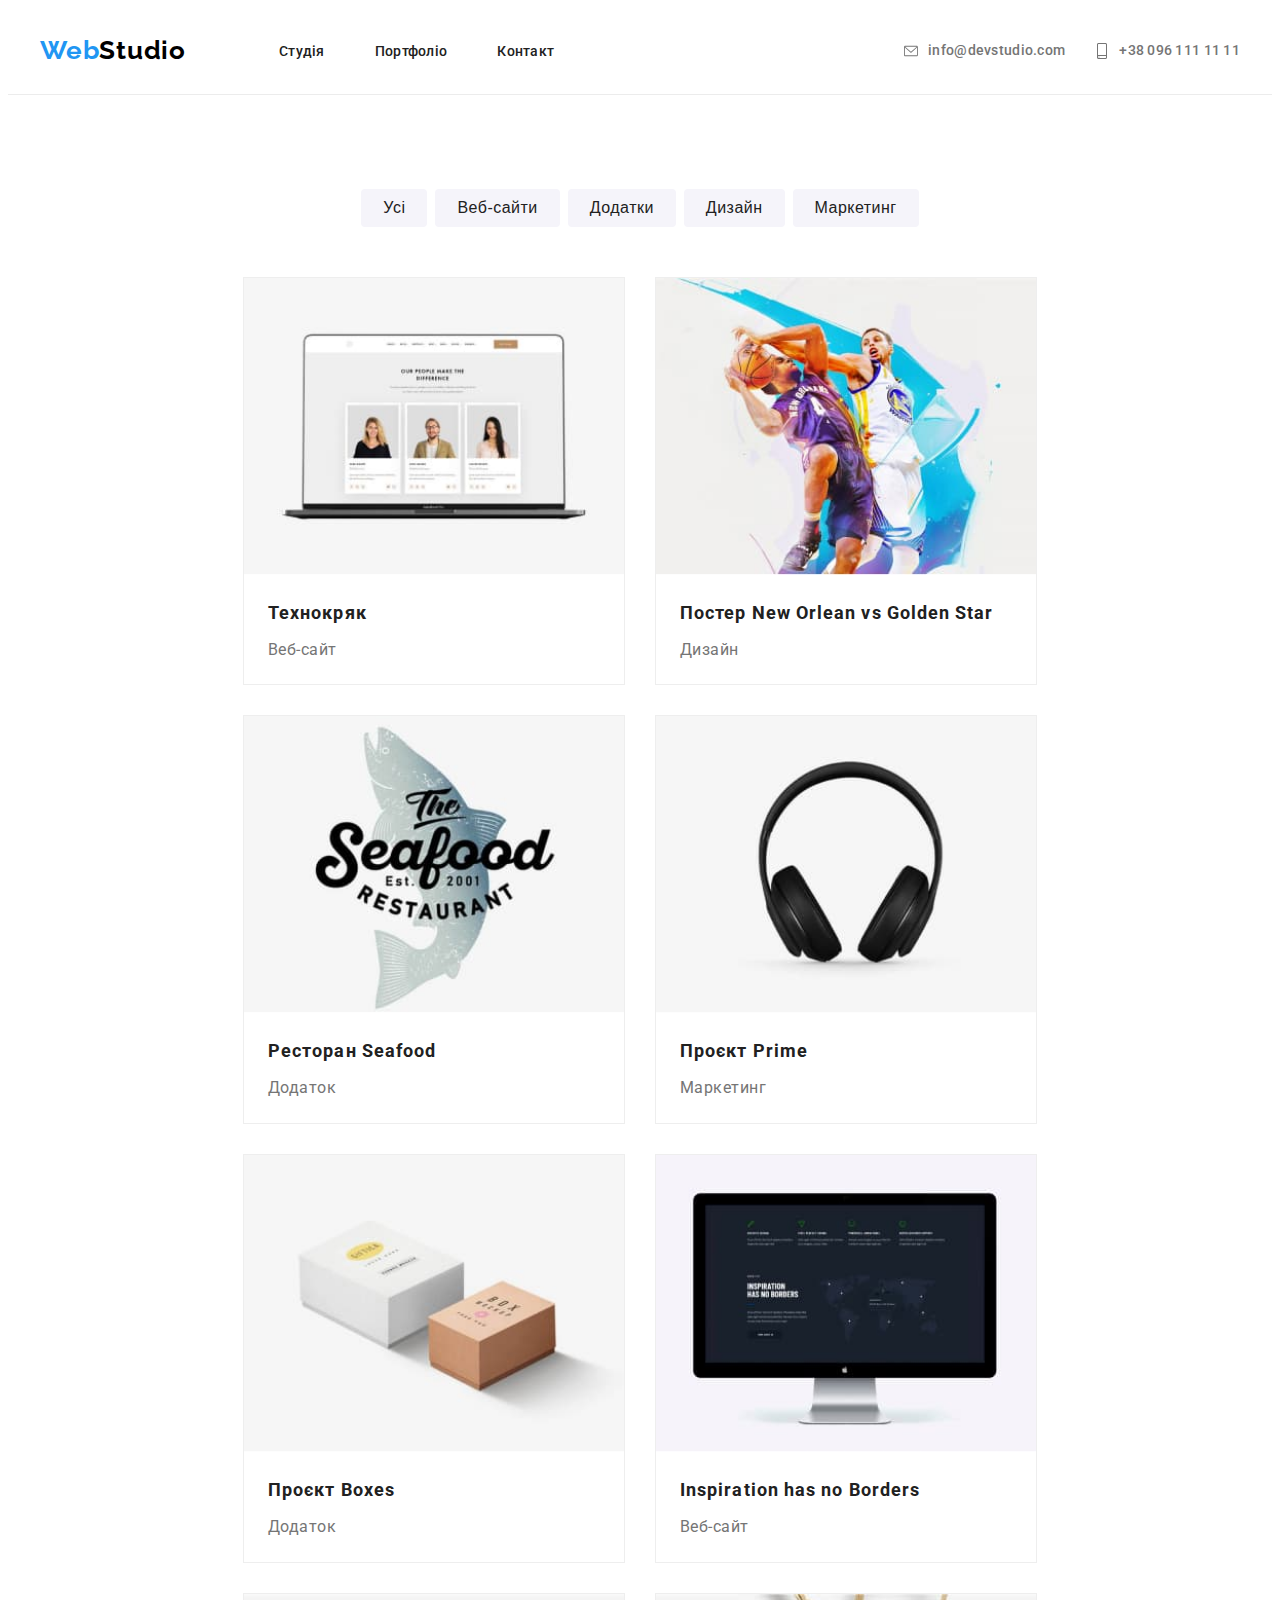
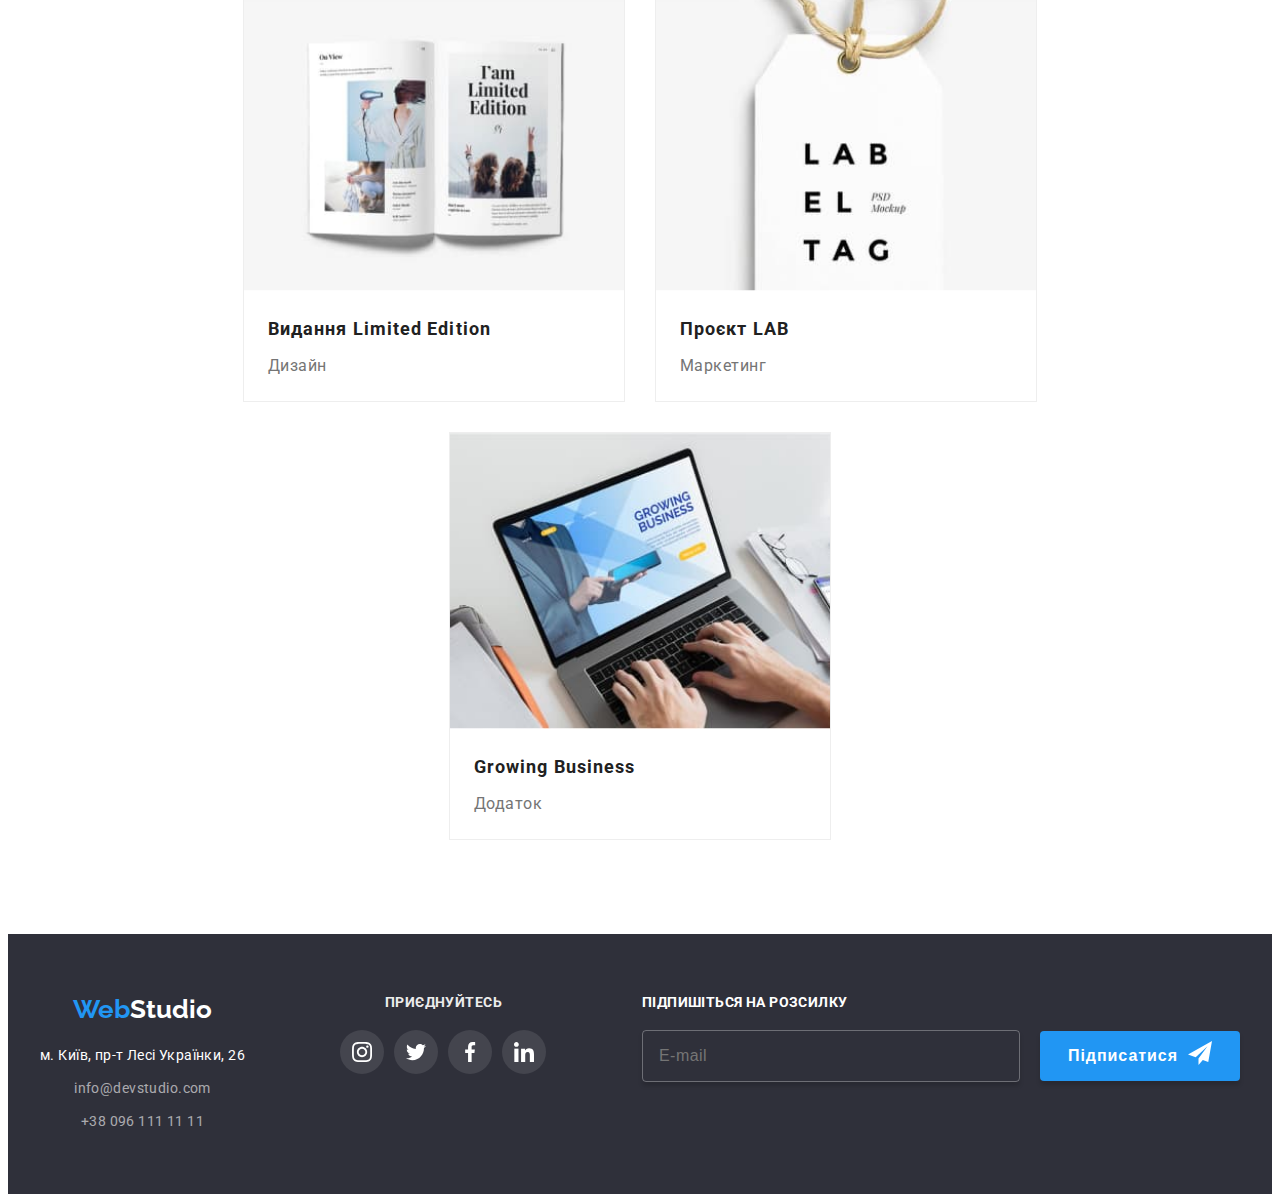
==== commit 49001274: "mobile-menu" ====
--- a/pages/portfolio.html
+++ b/pages/portfolio.html
@@ -31,6 +31,11 @@
         <a href="./index.html" class="header__logo"
           ><span class="header__span">Web</span>Studio</a
         >
+        <button class="header__button" data-modal-header-open>
+          <svg class="header__burger">
+            <use href="../img/symbol-defs.svg#icon-menu"></use>
+          </svg>
+        </button>
         <!-- -------------NAVIGATION------------- -->
         <nav class="header__nav" data-aos="flip-left"
      data-aos-easing="ease-out-cubic"
@@ -63,6 +68,28 @@
             </a>
           </li>
         </ul>
+        <div class="menu is-hidden" data-header-modal>
+          <button class="menu__button" data-modal-header-close>
+            <svg class="menu__close" >
+              <use href="../img/symbol-defs.svg#icon-close"></use>
+            </svg>
+          </button>
+          <ul class="menu__list">
+            <li class="menu__item"><a href="../index.html" class="menu__link">Студія</a></li>
+            <li class="menu__item"><a href="../pages/portfolio.html" class="menu__link">Портфоліо</a></li>
+            <li class="menu__item"><a href="#" class="menu__link">Контакти</a></li>
+          </ul>
+          <ul class="menu__list-contact">
+            <li class="menu__item-contact"><a href="tel:+380961111111" class="menu__contact-link">+38 096 111 11 11</a></li>
+            <li class="menu__item-contact"><a href="mailto:info@devstudio.com" class="menu__contact-link">info@devstudio.com</a></li>
+          </ul>
+          <ul class="menu__list-social">
+            <li class="menu__item-social"><a href="#" class="menu__link-social">Instagram</a></li>
+            <li class="menu__item-social"><a href="#" class="menu__link-social">Twitter</a></li>
+            <li class="menu__item-social"><a href="#" class="menu__link-social">Facebook</a></li>
+            <li class="menu__item-social"><a href="#" class="menu__link-social">LinkedIn</a></li> 
+          </ul>
+        </div>
       </div>
     </header>
     <main>
@@ -330,5 +357,6 @@
     <script>
   AOS.init();
 </script>
+<script src="../js/mobil.js"></script>
   </body>
 </html>
--- a/style/main.min.css
+++ b/style/main.min.css
@@ -1 +1 @@
-a{text-decoration:none}ul{margin:0;padding:0;list-style:none}h1,h2,h3,p{margin:0}img{display:block}body{font-family:"Roboto",sans-serif;font-optical-sizing:auto;font-style:normal}.container{max-width:1200px;margin:0 auto;padding:0 0}@media screen and (min-width: 480px){.container{width:480px}}@media screen and (min-width: 768px){.container{width:768px}}@media screen and (min-width: 1200px){.container{width:1200px;padding:0 15px}}.card__btn,.icon__close,.modal__icon,.modal__input,.icons__link,.klienten__symbol,.klienten__link,.team__symbol,.team__icon,.header .nav__link::after,.header .nav__link,.header__icon{transition-timing-function:cubic-bezier(0.4, 0, 0.2, 1)}.header{padding:16px 0px;border-bottom:1px solid #ececec}@media screen and (min-width: 768px){.header{padding:26px 0}}@media screen and (min-width: 1200px){.header{padding:25px 0}}.header>.container{display:flex;align-items:center}.header__logo{color:#000;font-family:"Raleway",sans-serif;font-optical-sizing:auto;font-style:normal;font-size:24px;font-weight:700;margin-right:auto;line-height:1.38;letter-spacing:.72px}@media screen and (min-width: 768px){.header__logo{margin-right:88px}}@media screen and (min-width: 1200px){.header__logo{font-size:26px;letter-spacing:.78px;margin-right:93px}}.header__span{color:#2196f3;font-family:"Raleway",sans-serif;font-optical-sizing:auto;font-style:normal;font-size:26px;font-weight:700}.header__nav{margin-right:auto}.header__list{font-size:14px;font-weight:500;color:#757575;display:none;gap:50px}@media screen and (min-width: 768px){.header__list{flex-direction:column;gap:10px;display:flex}}@media screen and (min-width: 1200px){.header__list{flex-direction:row;gap:30px}}.header__icon{fill:#757575;width:14px;height:16px;transition-duration:250ms;transition-property:fill}.header__link{display:flex;justify-content:flex-start;align-items:center;flex-wrap:nowrap;flex-direction:row;gap:10px}.header__link:hover .header__cell,.header__link:focus .header__cell{color:#2196f3}.header__link:hover .header__icon,.header__link:focus .header__icon{fill:#2196f3}.header__cell{color:#757575;font-size:12px;font-weight:500;line-height:1.14;letter-spacing:.28px;transition:color 250ms cubic-bezier(0.4, 0, 0.2, 1)}@media screen and (min-width: 1200px){.header__cell{font-size:14px}}.header .nav__list{display:none;gap:50px}@media screen and (min-width: 768px){.header .nav__list{display:flex}}.header .nav__link{color:#212121;font-size:14px;font-weight:500;line-height:1.14;letter-spacing:.28px;transition-duration:250ms;transition-property:color}.header .nav__link:hover,.header .nav__link:focus{color:#2196f3}.header .nav__link::after{content:"";display:block;width:100%;height:4px;background-color:#2196f3;border-radius:4px;margin-top:10px;opacity:0;position:absolute;top:35px;transition-duration:250ms;transition-property:backround color}.header .nav__link:hover::after{opacity:1}.header .nav__item{position:relative}.active{color:#2196f3}.hero{background-color:#f5f4fa;padding-top:118px;padding-bottom:118px;text-align:center;background-image:linear-gradient(rgba(47, 48, 58, 0.4), rgba(47, 48, 58, 0.4)),url(../imeges/herobackground.jpg);background-position:center;background-repeat:no-repeat;background-size:cover;overflow:hidden}@media screen and (min-width: 1200px){.hero{padding-top:200px;padding-bottom:200px}}.hero__title{color:#fff;font-size:26px;font-weight:900;line-height:1.61;letter-spacing:1.56px;text-transform:uppercase;width:100%;margin-left:auto;margin-right:auto;margin-bottom:30px}@media screen and (min-width: 480px){.hero__title{width:360px}}@media screen and (min-width: 1200px){.hero__title{font-size:44px;line-height:1.36;letter-spacing:2.64px;width:696px}}.hero__btn{background-color:#2196f3;color:#fff;font-size:16px;font-weight:700;line-height:1.87;letter-spacing:.96px;cursor:pointer;padding:10px 24px;border:none;border-radius:3px;box-shadow:0px 4px 4px 0px rgba(0,0,0,.15)}@media screen and (min-width: 1200px){.hero__btn{padding:10px 32px}}.advantages{padding-top:60px}@media screen and (min-width: 1200px){.advantages{padding-top:94px}}.advantages__list{display:flex;flex-wrap:wrap;gap:30px;justify-content:center}.advantages__item::before{content:"";width:100%;height:120px;background-color:#f5f4fa;display:block;margin-bottom:30px;border-radius:4px;background-image:url(../imeges/antenna.png);background-repeat:no-repeat;background-position:center}.advantages__item:nth-child(2)::before{background-image:url(../imeges/clock.png)}.advantages__item:nth-child(3)::before{background-image:url(../imeges/diagram.png)}.advantages__item:nth-child(4)::before{background-image:url(../imeges/astronaut.png)}@media screen and (min-width: 480px){.advantages__item{width:450px}}@media screen and (min-width: 768px){.advantages__item{width:354px}}@media screen and (min-width: 1200px){.advantages__item{width:270px}}.advantages__title{color:#212121;font-size:14px;font-weight:700;line-height:1.14;letter-spacing:.42px;text-transform:uppercase;text-align:center}@media screen and (min-width: 768px){.advantages__title{text-align:start}}.advantages__text{color:#757575;font-size:14px;font-weight:400;line-height:1.71;margin-top:10px}.work{padding-top:94px;padding-bottom:94px;text-align:center;display:none}@media screen and (min-width: 1200px){.work{display:flex}}.work__list{display:flex;gap:30px;justify-content:center}.work__title{color:#212121;font-size:36px;font-weight:700;line-height:1.16;letter-spacing:1.08px;margin-bottom:50px}.work__img{width:100%}.work__text{color:#fff;text-align:center;font-size:14px;font-weight:700;line-height:normal;letter-spacing:.42px;text-transform:uppercase;position:absolute;display:flex;align-items:center;justify-content:center;bottom:0;left:0;width:370px;height:70px;background:rgba(47,48,58,.8)}.work__item{flex-basis:calc((100% - 60px)/3);position:relative}.team{padding-top:60px;padding-bottom:60px;background-color:#f5f4fa;text-align:center}@media screen and (min-width: 1200px){.team{margin-top:94px;margin-bottom:94px}}.team__list{display:flex;flex-wrap:wrap;gap:30px;justify-content:center}@media screen and (min-width: 1200px){.team__list{flex-wrap:nowrap}}.team__title{color:#212121;font-size:36px;font-weight:700;line-height:1.16;letter-spacing:1.08px;margin-bottom:50px}.team__item{background-color:#fff;flex-basis:calc((100% - 60px)/3);box-shadow:0px 1px 3px 0px rgba(0,0,0,.12),0px 1px 1px 0px rgba(0,0,0,.14),0px 2px 1px 0px rgba(0,0,0,.2);border-radius:0px 0px 3px 3px}.team__img{width:450px;height:460px}@media screen and (min-width: 768px){.team__img{width:354px;height:374px}}@media screen and (min-width: 1200px){.team__img{width:270px;height:260px}}.team__text{padding-top:30px;padding-bottom:30px}.team__capitan{color:#212121;font-size:16px;font-weight:500;line-height:1.18;letter-spacing:.48px;margin-bottom:10px}.team__desc{color:#757575;font-size:16px;font-weight:400;line-height:1.18;letter-spacing:.48px}.team__icon{width:44px;height:44px;border-radius:50%;border:none;display:flex;align-items:center;justify-content:center;transition-duration:250ms;transition-property:backround color,outline,border}.team__icon:hover,.team__icon:focus{background-color:#2196f3;border:none;outline:2px solid #2196f3}.team__icon:hover .team__symbol,.team__icon:focus .team__symbol{fill:#fff}.team__symbol{width:20px;height:20px;fill:#afb1b8;transition-duration:250ms;transition-property:color,fill}.list__icon{display:flex;gap:10px;justify-content:center;margin-top:16px}.item__icon{display:flex;justify-content:center;align-items:center}.klienten{padding-top:60px;padding-bottom:60px}@media screen and (min-width: 1200px){.klienten{padding-top:94px;padding-bottom:94px}}.klienten__list{gap:30px;display:flex;justify-content:center;align-items:center;flex-wrap:wrap;flex-direction:row}@media screen and (min-width: 1200px){.klienten__list{flex-wrap:nowrap}}.klienten__title{color:#212121;text-align:center;font-size:36px;font-weight:700;line-height:normal;letter-spacing:1.08px;margin-bottom:50px}.klienten__link{display:block;border:1px solid #afb1b8;border-radius:4px;padding:16px 52px;transition-duration:250ms;transition-property:backround color,outline,border-color;flex-basis:calc((100% - 60px)/3)}@media screen and (min-width: 768px){.klienten__link{padding:16px 60px}}@media screen and (min-width: 1200px){.klienten__link{padding:16px 32px}}.klienten__link:hover,.klienten__link:focus{border-color:#2196f3}.klienten__link:hover .klienten__symbol,.klienten__link:focus .klienten__symbol{fill:#2196f3}.klienten__link:focus{border:none;outline:1px solid #2196f3}.klienten__symbol{width:106px;height:60px;fill:#afb1b8;transition-duration:250ms;transition-property:color,fill}.footer{background-color:#2f303a;padding-top:60px;padding-bottom:60px;display:flex;flex-direction:column}.footer__box{display:flex;justify-content:center;text-align:center;flex-wrap:wrap}@media screen and (min-width: 768px){.footer__box{justify-content:space-between}}@media screen and (min-width: 1200px){.footer__box{justify-content:baseline;flex-wrap:nowrap}}.footer__info{margin-right:70px;margin-left:70px}@media screen and (min-width: 1200px){.footer__info{margin-left:0}}@media screen and (min-width: 768px){.footer__info{margin-left:0}}.footer__logo{color:#fff;font-family:"Raleway",sans-serif;font-optical-sizing:auto;font-style:normal;font-size:26px;font-weight:700;margin-bottom:20px;display:block;text-align:center}@media screen and (min-width: 1200px){.footer__logo{text-align:none}}.footer__address{color:#fff;font-size:14px;font-weight:400;line-height:1.71;letter-spacing:.42px;font-style:normal}.footer__list{margin-top:9px}.footer__item{margin-bottom:9px}.footer__item:last-child{margin-bottom:0px}.footer__link{color:rgba(255,255,255,.6);font-size:14px;font-weight:400;line-height:1.71;letter-spacing:.42px;font-style:normal}.logo__color{color:#2196f3;font-family:"Raleway",sans-serif;font-optical-sizing:auto;font-style:normal;font-size:26px;font-weight:700}.icons{margin-left:auto;margin-right:auto}.icons__text{color:#ececec;font-size:14px;font-weight:700;line-height:normal;letter-spacing:.42px;text-transform:uppercase;margin-bottom:20px;margin-top:60px}@media screen and (min-width: 1200px){.icons__text{margin-top:0}}@media screen and (min-width: 768px){.icons__text{margin-top:0}}.icons__list{display:flex;gap:10px}.icons__link{width:44px;height:44px;border-radius:50%;border:none;background:rgba(255,255,255,.1);display:flex;justify-content:center;align-items:center;flex-wrap:nowrap;flex-direction:row;transition-duration:250ms;transition-property:backround color,outline,border}.icons__link:hover,.icons__link:focus{background-color:#2196f3}.icons__link:focus{border:none;outline:1px solid #2196f3}.icons__symbol{width:20px;height:20px;fill:#fff}.news{margin-left:auto;margin-right:auto}@media screen and (min-width: 1200px){.news{margin-left:auto;margin-right:0}}.news__title{color:#fff;font-size:14px;font-weight:700;line-height:normal;letter-spacing:.42px;text-transform:uppercase;margin-top:60px;text-align:center}@media screen and (min-width: 1200px){.news__title{margin:0;text-align:start}}.news__list{display:flex;gap:12px;margin-top:20px;flex-wrap:wrap;flex-direction:column;align-items:center}@media screen and (min-width: 1200px){.news__list{flex-wrap:nowrap;flex-direction:row}}.news__input{width:450px;height:50px;border-radius:4px;border:1px solid rgba(255,255,255,.3);background:rgba(33,150,243,0);box-shadow:0px 4px 4px 0px rgba(0,0,0,.15);display:block}@media screen and (min-width: 1200px){.news__input{width:358px;height:50px}}.news__btn{border:none;border-radius:4px;background:#2196f3;box-shadow:0px 4px 4px 0px rgba(0,0,0,.15);color:#fff;text-align:center;font-size:16px;font-weight:700;line-height:30px;letter-spacing:.96px;padding:10px 28px 10px 28px;display:flex;gap:10px;cursor:pointer}.news__icon{width:24px;height:24px;fill:#fff}.backdrop{position:fixed;top:0;left:0;right:0;bottom:0;background-color:rgba(0,0,0,.2);display:flex;justify-content:center;align-items:center;opacity:1;transition:opacity 250ms;transform:translate(200px) cubic-bezier(0.4, 0, 0.2, 1)}.is-hidden{opacity:0;pointer-events:none}.is-hidden .modal{transform:translate(200px);transition:cubic-bezier(0.4, 0, 0.2, 1);transition:transform 1s}.modal{background-color:#fff;padding:40px;position:absolute;top:50%;left:50%;transform:translate(-50%, -50%);transition:transform 1s}@media screen and (min-width: 1200px){.modal{width:528px}}.modal__title{color:#212121;text-align:center;font-size:20px;font-weight:700;line-height:30px;letter-spacing:.6;margin-bottom:12px}@media screen and (min-width: 1200px){.modal__title{line-height:normal}}.modal__signature{color:#757575;font-size:12px;font-weight:400;line-height:normal;letter-spacing:.12px}@media screen and (min-width: 1200px){.modal__signature{font-size:14px;line-height:24px}}.modal__input{width:370px;height:40px;display:block;margin-top:4px;border-radius:4px;border:1px solid rgba(33,33,33,.2);margin-bottom:10px;padding-left:40px;padding-right:30px;transition-duration:250ms;transition-property:color,backround color,border color}@media screen and (min-width: 1200px){.modal__input{width:448px}}.modal__input:hover,.modal__input:focus{border:none;outline:1px solid #2196f3}.modal__input:hover .modal-icon,.modal__input:focus .modal-icon{fill:#2196f3}.modal__input:hover+.modal-icon,.modal__input:focus+.modal-icon{fill:#2196f3}.modal__icon{width:18px;height:18px;fill:#212121;position:absolute;left:12px;bottom:11px;transition-duration:250ms;transition-property:fill}.modal__com{width:370px;height:120px;border-radius:4px;border:1px solid rgba(33,33,33,.2);resize:none;padding:12px 16px;color:rgba(117,117,117,.5);font-size:12px;font-weight:400;line-height:normal;letter-spacing:.12px;margin-bottom:20px;display:block;margin-top:4px}@media screen and (min-width: 1200px){.modal__com{width:448px}}.modal__chek{display:flex;align-items:center;justify-content:flex-start}@media screen and (min-width: 1200px){.modal__chek{display:flex;align-items:center;justify-content:center}}.modal__btn{width:200px;height:50px;border-radius:4px;background:#2196f3;box-shadow:0px 4px 4px 0px rgba(0,0,0,.15);color:#fff;text-align:center;font-size:16px;font-weight:700;line-height:30px;letter-spacing:.96px;border:none;margin-top:30px;margin-left:auto;margin-right:auto;display:block}.modal__close{width:30px;height:30px;border-radius:50%;display:flex;align-items:center;justify-content:center;background-color:rgba(0,0,0,0);position:absolute;right:8px;top:8px;border:none;outline:1px solid #757575}.modal__icons{position:relative}.chek__input{width:16px;height:15px}.chek__span{color:#757575;font-size:12px;font-weight:400;line-height:normal;margin-left:8px;margin-right:2px}@media screen and (min-width: 1200px){.chek__span{font-size:14px;line-height:24px;letter-spacing:.42px}}.chek__link{color:#2196f3;font-size:12px;font-weight:400;line-height:normal;text-decoration-line:underline}@media screen and (min-width: 1200px){.chek__link{font-size:14px;line-height:24px;letter-spacing:.42px}}.icon__close{width:20px;height:20px;fill:#212121;transition-duration:250ms;transition-property:fill}.icon__close:hover{fill:#2196f3;cursor:pointer}.card{padding-top:60px;padding-bottom:60px}@media screen and (min-width: 1200px){.card{padding-top:94px;padding-bottom:94px}}.card__list{display:flex;gap:8px;justify-content:flex-start;flex-wrap:wrap;width:326px}@media screen and (min-width: 768px){.card__list{justify-content:center;display:flex;width:auto}}@media screen and (min-width: 1200px){.card__list{justify-content:center;display:flex;width:auto}}.card__btn{background-color:#f5f4fa;padding:6px 22px;color:#212121;font-size:16px;font-weight:500;line-height:1.62;letter-spacing:.48px;cursor:pointer;border-radius:4px;border:none;transition-duration:250ms;transition-property:color,backround color,box-shadow,outline,border}.card__btn:hover,.card__btn:focus{border:none;outline:1px solid #2196f3;background-color:#2196f3;color:#f5f4fa;box-shadow:0px 3px 1px 0px rgba(0,0,0,.1),0px 1px 2px 0px rgba(0,0,0,.08),0px 2px 2px 0px rgba(0,0,0,.12)}.list{margin-top:50px;display:flex;flex-wrap:wrap;gap:30px;justify-content:center}@media screen and (min-width: 1200px){.list{display:flex;justify-content:center}}.list__item{border:1px solid #eee;flex-basis:calc((100% - 60px)/3)}.list__item:hover{box-shadow:0px 1px 1px 0px rgba(0,0,0,.12),0px 4px 4px 0px rgba(0,0,0,.06),1px 4px 6px 0px rgba(0,0,0,.16);cursor:pointer}.list__img{width:450px}@media screen and (min-width: 768px){.list__img{width:354px}}@media screen and (min-width: 1200px){.list__img{width:100%}}.list__title{color:#212121;font-size:18px;font-weight:700;line-height:2;letter-spacing:1.08px}.list__text{color:#757575;font-size:16px;font-weight:400;line-height:1.87;letter-spacing:.48px;margin-top:4px}.list__desc{padding-top:20px;padding-left:24px;padding-right:24px;padding-bottom:20px}.box__item{position:relative;overflow:hidden}.box__item:hover .box__desc{opacity:1;transform:translateY(0)}.box__desc{position:absolute;top:0;left:0;padding:63px 24px 63px 24px;background:rgba(33,150,243,.9);color:#fff;font-size:18px;font-weight:400;line-height:1.5;letter-spacing:.54px;opacity:0;transition-duration:250ms;transition-property:color,backround color;transition-timing-function:cubic-bezier(0.4, 0, 0.2, 1);transform:translateY(100%)}/*# sourceMappingURL=main.min.css.map */+a{text-decoration:none}ul{margin:0;padding:0;list-style:none}h1,h2,h3,p{margin:0}img{display:block;width:100%;max-width:100%;height:auto}body{font-family:"Roboto",sans-serif;font-optical-sizing:auto;font-style:normal}.container{max-width:1200px;margin:0 auto;padding:0 15px}@media screen and (min-width: 480px){.container{width:480px}}@media screen and (min-width: 768px){.container{width:768px}}@media screen and (min-width: 1200px){.container{width:1200px;padding:0 15px}}.card__btn,.icon__close,.modal__icon,.modal__input,.icons__link,.klienten__symbol,.klienten__link,.team__symbol,.team__icon,.header .nav__link::after,.header .nav__link,.header__icon{transition-timing-function:cubic-bezier(0.4, 0, 0.2, 1)}.header{padding:16px 0px;border-bottom:1px solid #ececec}@media screen and (min-width: 768px){.header{padding:26px 0}}@media screen and (min-width: 1200px){.header{padding:25px 0}}.header>.container{display:flex;align-items:center}.header__logo{color:#000;font-family:"Raleway",sans-serif;font-optical-sizing:auto;font-style:normal;font-size:24px;font-weight:700;margin-right:auto;line-height:1.38;letter-spacing:.72px}@media screen and (min-width: 768px){.header__logo{margin-right:88px}}@media screen and (min-width: 1200px){.header__logo{font-size:26px;letter-spacing:.78px;margin-right:93px}}.header__button{border:none;background:rgba(0,0,0,0);width:40px;height:40px}@media screen and (min-width: 768px){.header__button{display:none}}.header__burger{width:40px;height:40px;fill:#000}.header__span{color:#2196f3;font-family:"Raleway",sans-serif;font-optical-sizing:auto;font-style:normal;font-size:26px;font-weight:700}.header__nav{margin-right:auto}.header__list{font-size:14px;font-weight:500;color:#757575;display:none;gap:50px}@media screen and (min-width: 768px){.header__list{flex-direction:column;gap:10px;display:flex}}@media screen and (min-width: 1200px){.header__list{flex-direction:row;gap:30px}}.header__icon{fill:#757575;width:14px;height:16px;transition-duration:250ms;transition-property:fill}.header__link{display:flex;justify-content:flex-start;align-items:center;flex-wrap:nowrap;flex-direction:row;gap:10px}.header__link:hover .header__cell,.header__link:focus .header__cell{color:#2196f3}.header__link:hover .header__icon,.header__link:focus .header__icon{fill:#2196f3}.header__cell{color:#757575;font-size:12px;font-weight:500;line-height:1.14;letter-spacing:.28px;transition:color 250ms cubic-bezier(0.4, 0, 0.2, 1)}@media screen and (min-width: 1200px){.header__cell{font-size:14px}}.header .nav__list{display:none;gap:50px}@media screen and (min-width: 768px){.header .nav__list{display:flex}}.header .nav__link{color:#212121;font-size:14px;font-weight:500;line-height:1.14;letter-spacing:.28px;transition-duration:250ms;transition-property:color}.header .nav__link:hover,.header .nav__link:focus{color:#2196f3}.header .nav__link::after{content:"";display:block;width:100%;height:4px;background-color:#2196f3;border-radius:4px;margin-top:10px;opacity:0;position:absolute;top:35px;transition-duration:250ms;transition-property:backround color}.header .nav__link:hover::after{opacity:1}.header .nav__item{position:relative}.active{color:#2196f3}.menu{z-index:1;position:fixed;top:0;left:0;width:100vw;height:100vh;background-color:#fff;padding:48px 0px 48px 40px;box-shadow:0px 4px 8px 0px rgba(0,0,0,.04),0px 2px 4px 0px rgba(0,0,0,.08),0px 1px 3px 0px rgba(0,0,0,.16)}.menu__button{background-color:rgba(0,0,0,0);position:absolute;top:10px;right:15px;border:none}.menu__close{width:40px;height:40px;fill:#000}.menu__item:first-child{margin-bottom:36px}.menu__item:last-child{margin-top:32px;margin-bottom:200px}.menu__link{color:#212121;font-size:40px;font-weight:500;line-height:normal;letter-spacing:.8px}.menu__link:hover{color:#2196f3}.menu__item-contact:first-child{margin-bottom:32px}.menu__item-contact:first-child .menu__contact-link{color:#2196f3;font-family:"Roboto";font-size:34px;font-style:normal;font-weight:500;line-height:normal;letter-spacing:.68px}.menu__contact-link{color:#757575;font-family:"Roboto";font-size:24px;font-style:normal;font-weight:500;line-height:normal;letter-spacing:.48px}.menu__list-social{display:flex;margin-top:64px;flex-wrap:wrap}.menu__item-social:not(:last-child){margin-right:10px;display:flex}.menu__item-social:not(:last-child)::after{content:"";width:1px;height:22px;background:rgba(33,33,33,.2);display:flex;margin-left:10px}.menu__link-social{color:#2196f3;font-size:18px;font-weight:500;line-height:22px;letter-spacing:.36px}.hero{background-color:#f5f4fa;padding-top:118px;padding-bottom:118px;text-align:center;background-image:linear-gradient(rgba(47, 48, 58, 0.4), rgba(47, 48, 58, 0.4)),url(../imeges/herobackground.jpg);background-position:center;background-repeat:no-repeat;background-size:cover;overflow:hidden}@media screen and (min-width: 1200px){.hero{padding-top:200px;padding-bottom:200px}}.hero__title{color:#fff;font-size:26px;font-weight:900;line-height:1.61;letter-spacing:1.56px;text-transform:uppercase;width:100%;margin-left:auto;margin-right:auto;margin-bottom:30px}@media screen and (min-width: 480px){.hero__title{width:360px}}@media screen and (min-width: 1200px){.hero__title{font-size:44px;line-height:1.36;letter-spacing:2.64px;width:696px}}.hero__btn{background-color:#2196f3;color:#fff;font-size:16px;font-weight:700;line-height:1.87;letter-spacing:.96px;cursor:pointer;padding:10px 24px;border:none;border-radius:3px;box-shadow:0px 4px 4px 0px rgba(0,0,0,.15)}@media screen and (min-width: 1200px){.hero__btn{padding:10px 32px}}.advantages{padding-top:60px;padding-bottom:60px}@media screen and (min-width: 1200px){.advantages{padding-top:94px;padding-bottom:0}}.advantages__list{display:flex;flex-wrap:wrap;gap:30px;justify-content:center}.advantages__item::before{content:"";width:100%;height:120px;background-color:#f5f4fa;display:block;margin-bottom:30px;border-radius:4px;background-image:url(../imeges/antenna.png);background-repeat:no-repeat;background-position:center}.advantages__item:nth-child(2)::before{background-image:url(../imeges/clock.png)}.advantages__item:nth-child(3)::before{background-image:url(../imeges/diagram.png)}.advantages__item:nth-child(4)::before{background-image:url(../imeges/astronaut.png)}@media screen and (min-width: 480px){.advantages__item{width:450px}}@media screen and (min-width: 768px){.advantages__item{width:354px}}@media screen and (min-width: 1200px){.advantages__item{width:270px}}.advantages__title{color:#212121;font-size:14px;font-weight:700;line-height:1.14;letter-spacing:.42px;text-transform:uppercase;text-align:center}@media screen and (min-width: 768px){.advantages__title{text-align:start}}.advantages__text{color:#757575;font-size:14px;font-weight:400;line-height:1.71;margin-top:10px}.work{padding-top:94px;padding-bottom:94px;text-align:center;display:none}@media screen and (min-width: 1200px){.work{display:flex}}.work__list{display:flex;gap:30px;justify-content:center}.work__title{color:#212121;font-size:36px;font-weight:700;line-height:1.16;letter-spacing:1.08px;margin-bottom:50px}.work__img{width:100%}.work__text{color:#fff;text-align:center;font-size:14px;font-weight:700;line-height:normal;letter-spacing:.42px;text-transform:uppercase;position:absolute;display:flex;align-items:center;justify-content:center;bottom:0;left:0;width:370px;height:70px;background:rgba(47,48,58,.8)}.work__item{flex-basis:calc((100% - 60px)/3);position:relative}.team{padding-top:60px;padding-bottom:60px;background-color:#f5f4fa;text-align:center}@media screen and (min-width: 1200px){.team{margin-top:94px;margin-bottom:94px}}.team__list{display:flex;flex-wrap:wrap;gap:30px;justify-content:center}@media screen and (min-width: 1200px){.team__list{flex-wrap:nowrap}}.team__title{color:#212121;font-size:36px;font-weight:700;line-height:1.16;letter-spacing:1.08px;margin-bottom:50px}.team__item{background-color:#fff;flex-basis:100%;box-shadow:0px 1px 3px 0px rgba(0,0,0,.12),0px 1px 1px 0px rgba(0,0,0,.14),0px 2px 1px 0px rgba(0,0,0,.2);border-radius:0px 0px 3px 3px}@media screen and (min-width: 768px){.team__item{flex-basis:calc((100% - 30px)/2)}}@media screen and (min-width: 1200px){.team__item{flex-basis:calc((100% - 60px)/3)}}.team__img{width:100%}@media screen and (min-width: 480px){.team__img{width:450px;height:460px}}@media screen and (min-width: 768px){.team__img{width:354px;height:374px}}@media screen and (min-width: 1200px){.team__img{width:270px;height:260px}}.team__text{padding-top:30px;padding-bottom:30px}.team__capitan{color:#212121;font-size:16px;font-weight:500;line-height:1.18;letter-spacing:.48px;margin-bottom:10px}.team__desc{color:#757575;font-size:16px;font-weight:400;line-height:1.18;letter-spacing:.48px}.team__icon{width:44px;height:44px;border-radius:50%;border:none;display:flex;align-items:center;justify-content:center;transition-duration:250ms;transition-property:backround color,outline,border}.team__icon:hover,.team__icon:focus{background-color:#2196f3;border:none;outline:2px solid #2196f3}.team__icon:hover .team__symbol,.team__icon:focus .team__symbol{fill:#fff}.team__symbol{width:20px;height:20px;fill:#afb1b8;transition-duration:250ms;transition-property:color,fill}.list__icon{display:flex;gap:10px;justify-content:center;margin-top:16px}.item__icon{display:flex;justify-content:center;align-items:center}.klienten{padding-top:60px;padding-bottom:60px}@media screen and (min-width: 1200px){.klienten{padding-top:94px;padding-bottom:94px}}.klienten__list{display:flex;gap:30px;justify-content:center;align-items:center;flex-wrap:wrap}@media screen and (min-width: 1200px){.klienten__list{flex-wrap:nowrap}}.klienten__title{color:#212121;text-align:center;font-size:36px;font-weight:700;line-height:normal;letter-spacing:1.08px;margin-bottom:50px}.klienten__logo{flex-basis:calc((100% - 30px)/2)}@media screen and (min-width: 768px){.klienten__logo{flex-basis:calc((100% - 60px)/3)}}.klienten__link{display:block;border:1px solid #afb1b8;border-radius:4px;width:100%;height:92px;transition-duration:250ms;transition-property:backround color,outline,border-color;display:flex;align-items:center;justify-content:center}@media screen and (min-width: 480px){.klienten__link{width:210px}}@media screen and (min-width: 768px){.klienten__link{width:226px}}@media screen and (min-width: 1200px){.klienten__link{width:170px}}.klienten__link:hover,.klienten__link:focus{border-color:#2196f3}.klienten__link:hover .klienten__symbol,.klienten__link:focus .klienten__symbol{fill:#2196f3}.klienten__link:focus{border:none;outline:1px solid #2196f3}.klienten__symbol{width:106px;height:60px;fill:#afb1b8;transition-duration:250ms;transition-property:color,fill;display:flex;align-items:center;justify-content:center}.footer{background-color:#2f303a;padding-top:60px;padding-bottom:60px;display:flex;flex-direction:column}.footer__box{display:flex;justify-content:center;text-align:center;flex-wrap:wrap;flex-direction:column}@media screen and (min-width: 768px){.footer__box{display:flex;flex-direction:row}}@media screen and (min-width: 1200px){.footer__box{justify-content:baseline;flex-wrap:nowrap}}.footer__info{margin-right:70px;margin-left:70px}@media screen and (min-width: 768px){.footer__info{margin-left:0;margin-right:0}}@media screen and (min-width: 1200px){.footer__info{margin-left:0}}.footer__logo{color:#fff;font-family:"Raleway",sans-serif;font-optical-sizing:auto;font-style:normal;font-size:26px;font-weight:700;margin-bottom:20px;display:block;text-align:center}@media screen and (min-width: 1200px){.footer__logo{text-align:none}}.footer__address{color:#fff;font-size:14px;font-weight:400;line-height:1.71;letter-spacing:.42px;font-style:normal}.footer__list{margin-top:9px}.footer__item{margin-bottom:9px}.footer__item:last-child{margin-bottom:0px}.footer__link{color:rgba(255,255,255,.6);font-size:14px;font-weight:400;line-height:1.71;letter-spacing:.42px;font-style:normal}.footer__icons{margin-left:0}@media screen and (min-width: 768px){.footer__icons{margin-left:183px}}@media screen and (min-width: 1200px){.footer__icons{display:block;margin-left:auto}}.logo__color{color:#2196f3;font-family:"Raleway",sans-serif;font-optical-sizing:auto;font-style:normal;font-size:26px;font-weight:700}.icons{margin-left:auto;margin-right:auto}.icons__text{color:#ececec;font-size:14px;font-weight:700;line-height:normal;letter-spacing:.42px;text-transform:uppercase;margin-bottom:20px;margin-top:60px}@media screen and (min-width: 1200px){.icons__text{margin-top:0}}@media screen and (min-width: 768px){.icons__text{margin-top:0}}.icons__list{display:flex;gap:10px;justify-content:center}.icons__link{width:44px;height:44px;border-radius:50%;border:none;background:rgba(255,255,255,.1);display:flex;justify-content:center;align-items:center;flex-wrap:nowrap;flex-direction:row;transition-duration:250ms;transition-property:backround color,outline,border}.icons__link:hover,.icons__link:focus{background-color:#2196f3}.icons__link:focus{border:none;outline:1px solid #2196f3}.icons__symbol{width:20px;height:20px;fill:#fff}.news{margin-left:auto;margin-right:auto}@media screen and (min-width: 1200px){.news{margin-left:auto;margin-right:0}}.news__title{color:#fff;font-size:14px;font-weight:700;line-height:normal;letter-spacing:.42px;text-transform:uppercase;margin-top:60px;text-align:center}@media screen and (min-width: 1200px){.news__title{margin:0;text-align:start}}.news__list{display:flex;gap:20px;margin-top:20px;flex-wrap:wrap;flex-direction:column;align-items:center}@media screen and (min-width: 1200px){.news__list{flex-wrap:nowrap;flex-direction:row}}.news__input{color:rgba(255,255,255,.6);font-size:16px;font-weight:400;line-height:1.25;letter-spacing:.48px;padding-top:15px;padding-bottom:15px;padding-left:16px;border-radius:4px;border:1px solid rgba(255,255,255,.3);background:rgba(33,150,243,0);box-shadow:0px 4px 4px 0px rgba(0,0,0,.15);width:100%}@media screen and (min-width: 480px){.news__input{width:450px}}@media screen and (min-width: 1200px){.news__input{width:358px}}.news__btn{border:none;border-radius:4px;background:#2196f3;box-shadow:0px 4px 4px 0px rgba(0,0,0,.15);color:#fff;text-align:center;font-size:16px;font-weight:700;line-height:30px;letter-spacing:.96px;padding:10px 28px 10px 28px;display:flex;gap:10px;cursor:pointer}.news__icon{width:24px;height:24px;fill:#fff}.backdrop{position:fixed;top:0;left:0;right:0;bottom:0;background-color:rgba(0,0,0,.2);display:flex;justify-content:center;align-items:center;opacity:1;transition:opacity 250ms;transform:translate(200px) cubic-bezier(0.4, 0, 0.2, 1)}.is-hidden{opacity:0;pointer-events:none}.is-hidden .modal{transform:translate(200px);transition:cubic-bezier(0.4, 0, 0.2, 1);transition:transform 1s}.modal{background-color:#fff;padding:40px;position:absolute;top:50%;left:50%;transform:translate(-50%, -50%);transition:transform 1s}@media screen and (min-width: 1200px){.modal{width:528px}}.modal__title{color:#212121;text-align:center;font-size:20px;font-weight:700;line-height:30px;letter-spacing:.6;margin-bottom:12px}@media screen and (min-width: 1200px){.modal__title{line-height:normal}}.modal__signature{color:#757575;font-size:12px;font-weight:400;line-height:normal;letter-spacing:.12px}@media screen and (min-width: 1200px){.modal__signature{font-size:14px;line-height:24px}}.modal__input{width:370px;height:40px;display:block;margin-top:4px;border-radius:4px;border:1px solid rgba(33,33,33,.2);margin-bottom:10px;padding-left:40px;padding-right:30px;transition-duration:250ms;transition-property:color,backround color,border color}@media screen and (min-width: 1200px){.modal__input{width:448px}}.modal__input:hover,.modal__input:focus{border:none;outline:1px solid #2196f3}.modal__input:hover .modal-icon,.modal__input:focus .modal-icon{fill:#2196f3}.modal__input:hover+.modal-icon,.modal__input:focus+.modal-icon{fill:#2196f3}.modal__icon{width:18px;height:18px;fill:#212121;position:absolute;left:12px;bottom:11px;transition-duration:250ms;transition-property:fill}.modal__com{width:370px;height:120px;border-radius:4px;border:1px solid rgba(33,33,33,.2);resize:none;padding:12px 16px;color:rgba(117,117,117,.5);font-size:12px;font-weight:400;line-height:normal;letter-spacing:.12px;margin-bottom:20px;display:block;margin-top:4px}@media screen and (min-width: 1200px){.modal__com{width:448px}}.modal__chek{display:flex;align-items:center;justify-content:flex-start}@media screen and (min-width: 1200px){.modal__chek{display:flex;align-items:center;justify-content:center}}.modal__btn{width:200px;height:50px;border-radius:4px;background:#2196f3;box-shadow:0px 4px 4px 0px rgba(0,0,0,.15);color:#fff;text-align:center;font-size:16px;font-weight:700;line-height:30px;letter-spacing:.96px;border:none;margin-top:30px;margin-left:auto;margin-right:auto;display:block}.modal__close{width:30px;height:30px;border-radius:50%;display:flex;align-items:center;justify-content:center;background-color:rgba(0,0,0,0);position:absolute;right:8px;top:8px;border:none;outline:1px solid #757575}.modal__icons{position:relative}.chek__input{width:16px;height:15px}.chek__span{color:#757575;font-size:12px;font-weight:400;line-height:normal;margin-left:8px;margin-right:2px}@media screen and (min-width: 1200px){.chek__span{font-size:14px;line-height:24px;letter-spacing:.42px}}.chek__link{color:#2196f3;font-size:12px;font-weight:400;line-height:normal;text-decoration-line:underline}@media screen and (min-width: 1200px){.chek__link{font-size:14px;line-height:24px;letter-spacing:.42px}}.icon__close{width:20px;height:20px;fill:#212121;transition-duration:250ms;transition-property:fill}.icon__close:hover{fill:#2196f3;cursor:pointer}.card{padding-top:60px;padding-bottom:60px}@media screen and (min-width: 1200px){.card{padding-top:94px;padding-bottom:94px}}.card__list{display:flex;gap:8px;justify-content:flex-start;flex-wrap:wrap;width:100%}@media screen and (min-width: 480px){.card__list{width:326px}}@media screen and (min-width: 768px){.card__list{justify-content:center;display:flex;width:auto}}@media screen and (min-width: 1200px){.card__list{justify-content:center;display:flex;width:auto}}.card__btn{background-color:#f5f4fa;padding:6px 22px;color:#212121;font-size:16px;font-weight:500;line-height:1.62;letter-spacing:.48px;cursor:pointer;border-radius:4px;border:none;transition-duration:250ms;transition-property:color,backround color,box-shadow,outline,border}.card__btn:hover,.card__btn:focus{border:none;outline:1px solid #2196f3;background-color:#2196f3;color:#f5f4fa;box-shadow:0px 3px 1px 0px rgba(0,0,0,.1),0px 1px 2px 0px rgba(0,0,0,.08),0px 2px 2px 0px rgba(0,0,0,.12)}.list{margin-top:50px;display:flex;flex-wrap:wrap;gap:30px;justify-content:flex-start}@media screen and (min-width: 1200px){.list{display:flex;justify-content:center}}.list__item{border:1px solid #eee;flex-basis:100%}@media screen and (min-width: 768px){.list__item{flex-basis:calc((100% - 30px)/2)}}@media screen and (min-width: 1200px){.list__item{flex-basis:calc((100% - 60px)/3)}}.list__item:hover{box-shadow:0px 1px 1px 0px rgba(0,0,0,.12),0px 4px 4px 0px rgba(0,0,0,.06),1px 4px 6px 0px rgba(0,0,0,.16);cursor:pointer}.list__img{width:100%}@media screen and (min-width: 480px){.list__img{width:450px}}@media screen and (min-width: 768px){.list__img{width:354px}}@media screen and (min-width: 1200px){.list__img{width:100%}}.list__title{color:#212121;font-size:18px;font-weight:700;line-height:2;letter-spacing:1.08px}.list__text{color:#757575;font-size:16px;font-weight:400;line-height:1.87;letter-spacing:.48px;margin-top:4px}.list__desc{padding-top:20px;padding-left:24px;padding-right:24px;padding-bottom:20px}.box__item{position:relative;overflow:hidden}.box__item:hover .box__desc{opacity:1;transform:translateY(0)}.box__desc{position:absolute;top:0;left:0;padding:63px 24px 63px 24px;background:rgba(33,150,243,.9);color:#fff;font-size:18px;font-weight:400;line-height:1.5;letter-spacing:.54px;opacity:0;transition-duration:250ms;transition-property:color,backround color;transition-timing-function:cubic-bezier(0.4, 0, 0.2, 1);transform:translateY(100%)}/*# sourceMappingURL=main.min.css.map */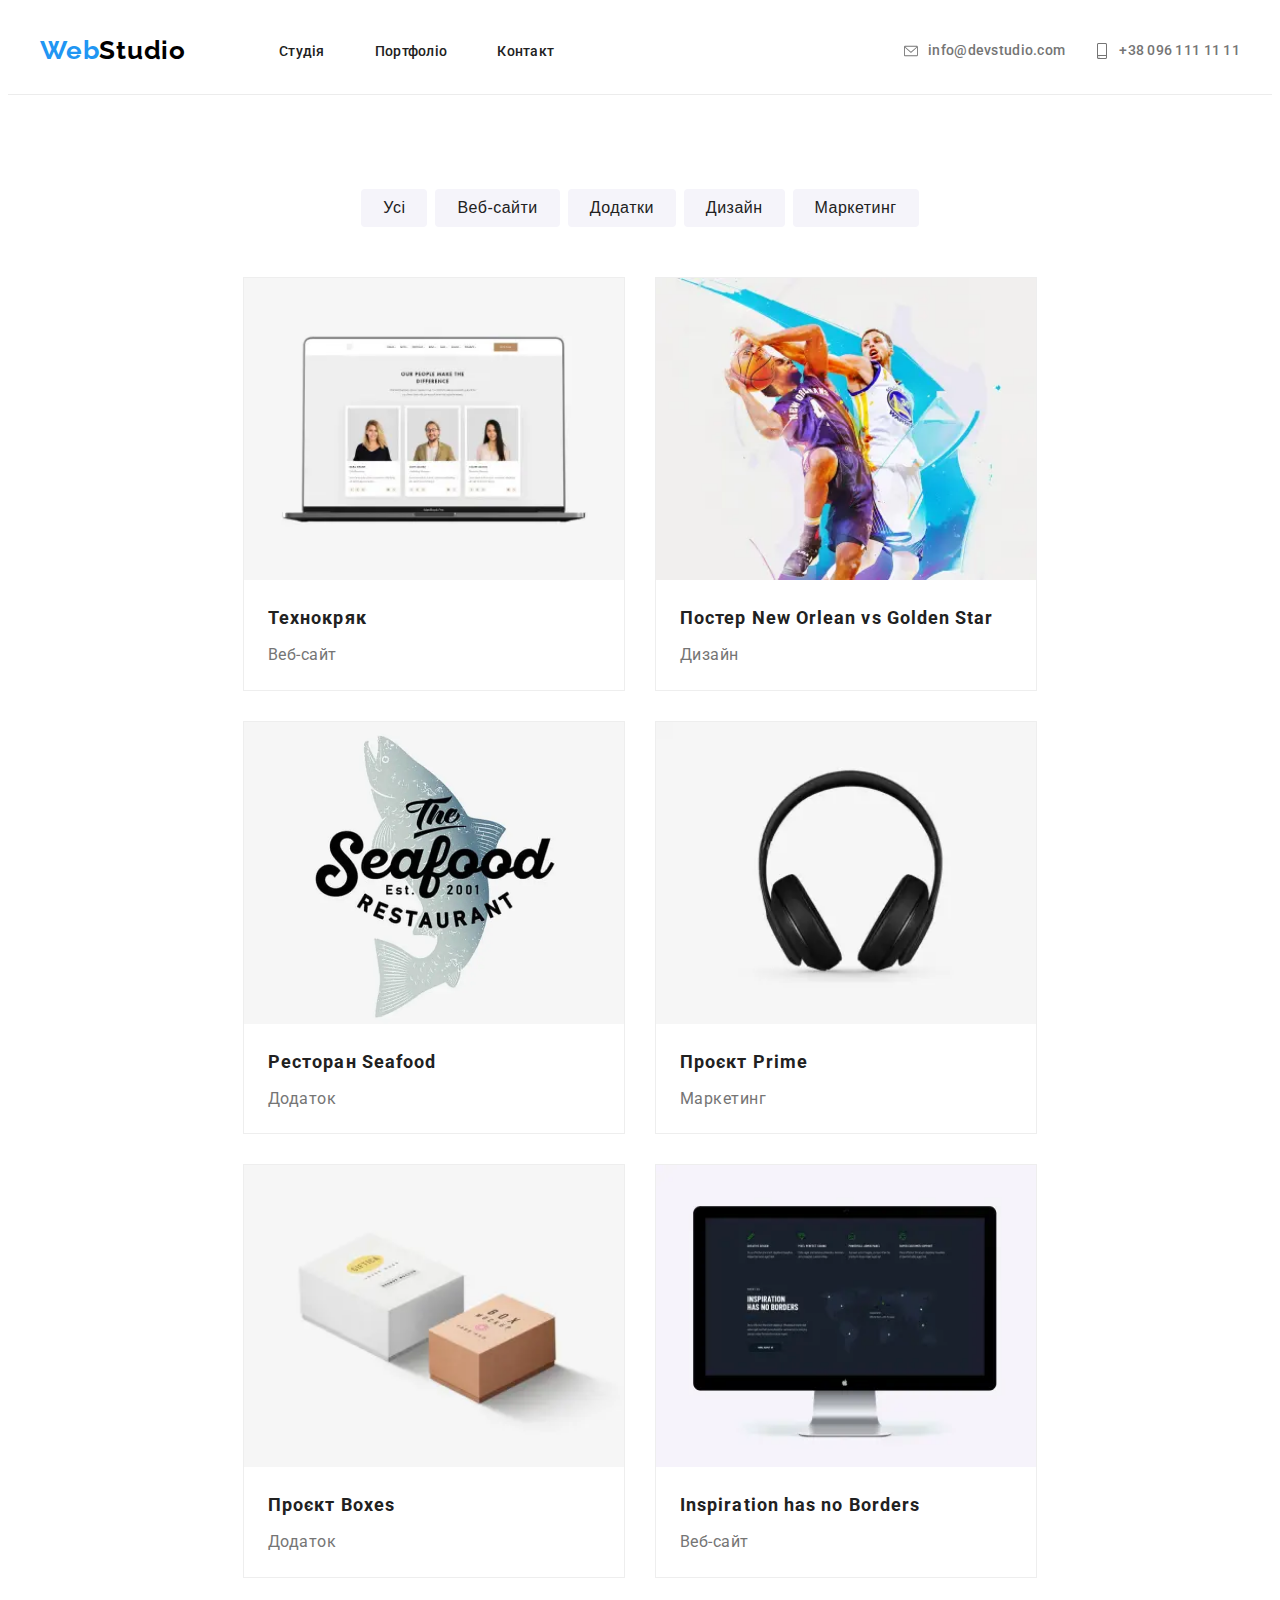
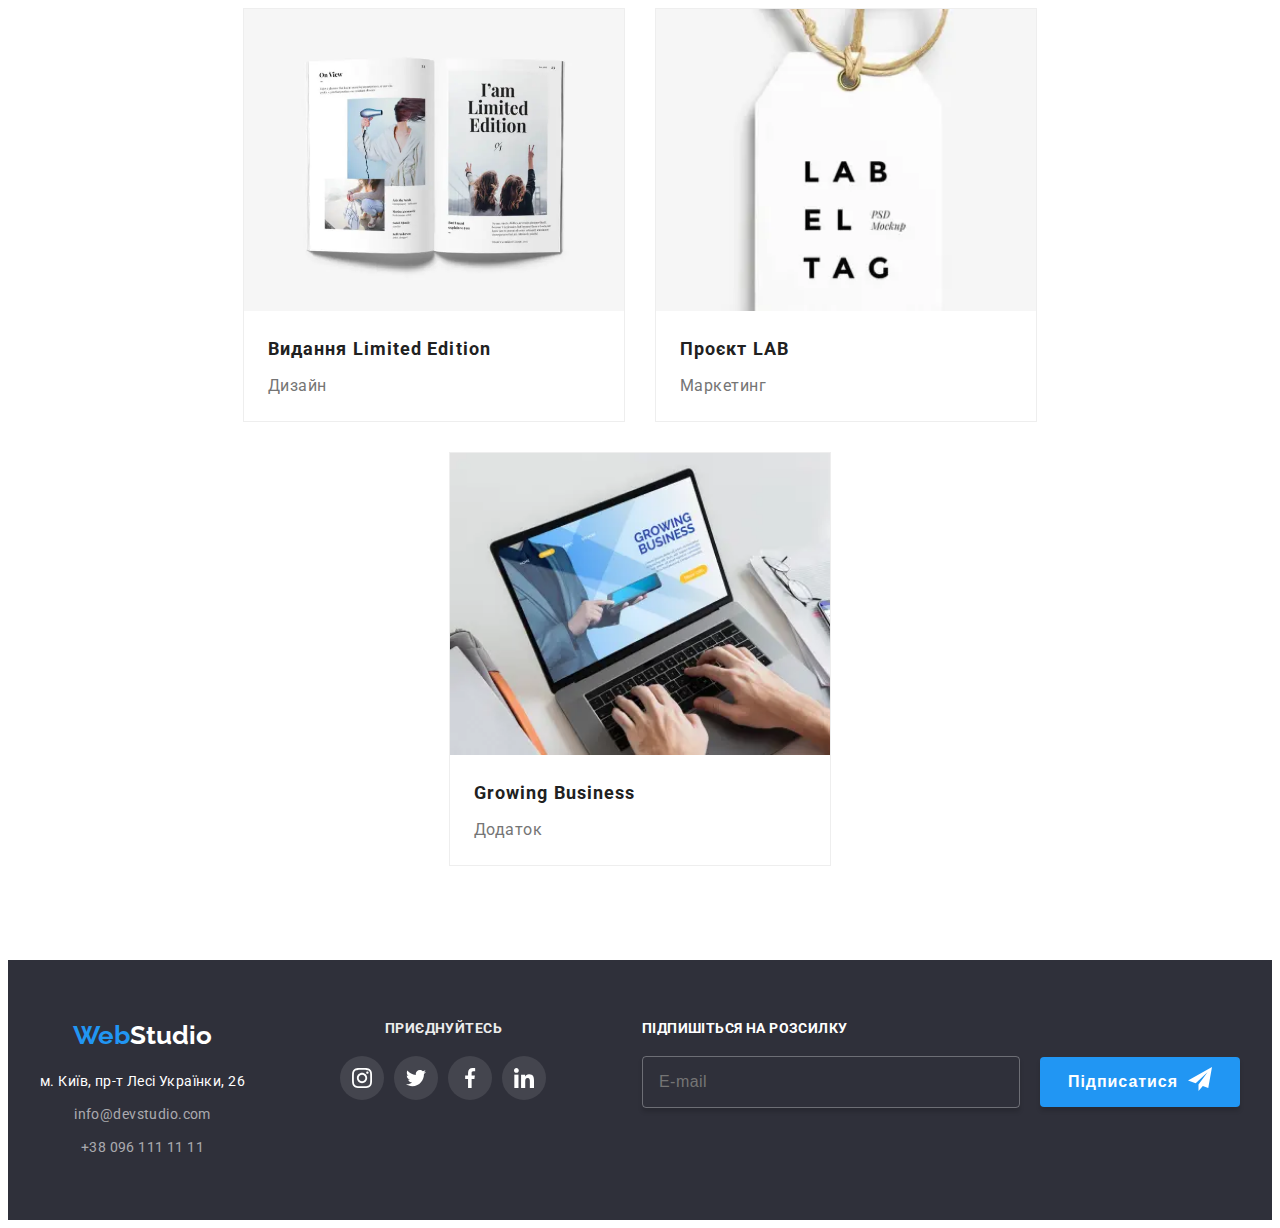
==== commit 73286f8f: "pictures2" ====
--- a/pages/portfolio.html
+++ b/pages/portfolio.html
@@ -17,35 +17,40 @@
       referrerpolicy="no-referrer"
     />
     <link
-    rel="stylesheet"
-    href="https://cdnjs.cloudflare.com/ajax/libs/animate.css/4.1.1/animate.min.css"
-  />
+      rel="stylesheet"
+      href="https://cdnjs.cloudflare.com/ajax/libs/animate.css/4.1.1/animate.min.css"
+    />
     <title>Portfolio</title>
     <link rel="stylesheet" href="../css/styles.css" />
-    <link rel="stylesheet" href="../style/main.min.css">
+    <link rel="stylesheet" href="../style/main.min.css" />
   </head>
   <body>
     <!-- --------------LOGO-------------- -->
-     <header class="header">
+    <header class="header">
       <div class="container header__box">
         <a href="./index.html" class="header__logo"
           ><span class="header__span">Web</span>Studio</a
         >
         <button class="header__button" data-modal-header-open>
           <svg class="header__burger">
-            <use href="../img/symbol-defs.svg#icon-menu"></use>
+            <use href="../imeges/symbol-defs.svg#icon-menu"></use>
           </svg>
         </button>
         <!-- -------------NAVIGATION------------- -->
-        <nav class="header__nav" data-aos="flip-left"
-     data-aos-easing="ease-out-cubic"
-     data-aos-duration="2000">
+        <nav
+          class="header__nav"
+          data-aos="flip-left"
+          data-aos-easing="ease-out-cubic"
+          data-aos-duration="2000"
+        >
           <ul class="nav__list">
             <li class="nav__item">
               <a href="../index.html" class="nav__link">Студія</a>
             </li>
             <li class="nav__item">
-              <a href="../pages/portfolio.html" class="nav__link active">Портфоліо</a>
+              <a href="../pages/portfolio.html" class="nav__link active"
+                >Портфоліо</a
+              >
             </li>
             <li class="nav__item"><a href="" class="nav__link">Контакт</a></li>
           </ul>
@@ -70,24 +75,46 @@
         </ul>
         <div class="menu is-hidden" data-header-modal>
           <button class="menu__button" data-modal-header-close>
-            <svg class="menu__close" >
-              <use href="../img/symbol-defs.svg#icon-close"></use>
+            <svg class="menu__close">
+              <use href="../imeges/symbol-defs.svg#icon-close"></use>
             </svg>
           </button>
           <ul class="menu__list">
-            <li class="menu__item"><a href="../index.html" class="menu__link">Студія</a></li>
-            <li class="menu__item"><a href="../pages/portfolio.html" class="menu__link">Портфоліо</a></li>
-            <li class="menu__item"><a href="#" class="menu__link">Контакти</a></li>
+            <li class="menu__item">
+              <a href="../index.html" class="menu__link">Студія</a>
+            </li>
+            <li class="menu__item">
+              <a href="../pages/portfolio.html" class="menu__link">Портфоліо</a>
+            </li>
+            <li class="menu__item">
+              <a href="#" class="menu__link">Контакти</a>
+            </li>
           </ul>
           <ul class="menu__list-contact">
-            <li class="menu__item-contact"><a href="tel:+380961111111" class="menu__contact-link">+38 096 111 11 11</a></li>
-            <li class="menu__item-contact"><a href="mailto:info@devstudio.com" class="menu__contact-link">info@devstudio.com</a></li>
+            <li class="menu__item-contact">
+              <a href="tel:+380961111111" class="menu__contact-link"
+                >+38 096 111 11 11</a
+              >
+            </li>
+            <li class="menu__item-contact">
+              <a href="mailto:info@devstudio.com" class="menu__contact-link"
+                >info@devstudio.com</a
+              >
+            </li>
           </ul>
           <ul class="menu__list-social">
-            <li class="menu__item-social"><a href="#" class="menu__link-social">Instagram</a></li>
-            <li class="menu__item-social"><a href="#" class="menu__link-social">Twitter</a></li>
-            <li class="menu__item-social"><a href="#" class="menu__link-social">Facebook</a></li>
-            <li class="menu__item-social"><a href="#" class="menu__link-social">LinkedIn</a></li> 
+            <li class="menu__item-social">
+              <a href="#" class="menu__link-social">Instagram</a>
+            </li>
+            <li class="menu__item-social">
+              <a href="#" class="menu__link-social">Twitter</a>
+            </li>
+            <li class="menu__item-social">
+              <a href="#" class="menu__link-social">Facebook</a>
+            </li>
+            <li class="menu__item-social">
+              <a href="#" class="menu__link-social">LinkedIn</a>
+            </li>
           </ul>
         </div>
       </div>
@@ -97,7 +124,7 @@
       <section class="card">
         <div class="container">
           <ul class="card__list">
-            <li class="card__item" data-aos="flip-left" >
+            <li class="card__item" data-aos="flip-left">
               <button class="card__btn" type="button">Усі</button>
             </li>
 
@@ -121,16 +148,20 @@
           <ul class="list">
             <li class="list__item">
               <div class="box__item">
-              <img
-                src="../imeges/technokriak.jpg"
-                alt="nout"
-                class="list__img"
-              />
-              <p class="box__desc">
-                Ресурс пропонує комплексні пропозиції з різним рівнем
-                функціоналу та сервісів. Все це дозволить відвідувачу отримати
-                вичерпні відомості про компанію чи приватну особу.
-              </p>
+                <picture>
+                  <source srcset="../imeges/desktop/kriak-desktop@1x.webp 1x, ../imeges/desktop/kriak-desktop@2x.webp 2x" media="(min-width: 1200px)">
+                <source srcset="../imeges/tablet/kriak-tablet@1x.webp 1x, ../imeges/tablet/kriak-tablet@2x.webp 2x" media="(min-width: 768px)">
+                <source srcset="../imeges/mobile/kriak-mobile@1x.webp 1x, ../imeges/mobile/kriak-mobile@2x.webp 2x" media="(max-width: 767px)">
+                <img
+                  src="../imeges/technokriak.jpg"
+                  alt="nout"
+                  class="list__img"
+                /></picture>
+                <p class="box__desc">
+                  Ресурс пропонує комплексні пропозиції з різним рівнем
+                  функціоналу та сервісів. Все це дозволить відвідувачу отримати
+                  вичерпні відомості про компанію чи приватну особу.
+                </p>
               </div>
               <div class="list__desc">
                 <h3 class="list__title">Технокряк</h3>
@@ -139,7 +170,12 @@
             </li>
             <li class="list__item">
               <div class="box__item">
+                <picture>
+                  <source srcset="../imeges/desktop/poster-desktop@1x.webp 1x, ../imeges/desktop/poster-desktop@2x.webp 2x" media="(min-width: 1200px)">
+                <source srcset="../imeges/tablet/poster-tablet@1x.webp 1x, ../imeges/tablet/poster-tablet@2x.webp 2x" media="(min-width: 768px)">
+                <source srcset="../imeges/mobile/poster-mobile@1x.webp 1x, ../imeges/mobile/poster-mobile@2x.webp 2x" media="(max-width: 767px)">
                 <img src="../imeges/poster.jpg" alt="boys" class="list__img" />
+                </picture>
                 <p class="box__desc">
                   Ресурс пропонує комплексні пропозиції з різним рівнем
                   функціоналу та сервісів. Все це дозволить відвідувачу отримати
@@ -153,11 +189,16 @@
             </li>
             <li class="list__item">
               <div class="box__item">
-                <img
+                <picture>
+                   <source srcset="../imeges/desktop/restaurant-desktop@1x.webp 1x, ../imeges/desktop/restaurant-desktop@2x.webp 2x" media="(min-width: 1200px)">
+                <source srcset="../imeges/tablet/restaurant-tablet@1x.webp 1x, ../imeges/tablet/restaurant-tablet@2x.webp 2x" media="(min-width: 768px)">
+                <source srcset="../imeges/mobile/restaurant-mobile@1x.webp 1x, ../imeges/mobile/restaurant-mobile@2x.webp 2x" media="(max-width: 767px)">
+                 <img
                   src="../imeges/restaurant.jpg"
                   alt="fish"
                   class="list__img"
                 />
+                </picture>
                 <p class="box__desc">
                   Ресурс пропонує комплексні пропозиції з різним рівнем
                   функціоналу та сервісів. Все це дозволить відвідувачу отримати
@@ -171,11 +212,16 @@
             </li>
             <li class="list__item">
               <div class="box__item">
+                <picture>
+                  <source srcset="../imeges/desktop/project-desktop@1x.webp 1x, ../imeges/desktop/project-desktop@2x.webp 2x" media="(min-width: 1200px)">
+                <source srcset="../imeges/tablet/project-tablet@1x.webp 1x, ../imeges/tablet/project-tablet@2x.webp 2x" media="(min-width: 768px)">
+                <source srcset="../imeges/mobile/project-mobile@1x.webp 1x, ../imeges/mobile/project-mobile@2x.webp 2x" media="(max-width: 767px)">
                 <img
                   src="../imeges/projectprime.jpg"
                   alt="earphones"
                   class="list__img"
                 />
+                </picture>
                 <p class="box__desc">
                   Ресурс пропонує комплексні пропозиції з різним рівнем
                   функціоналу та сервісів. Все це дозволить відвідувачу отримати
@@ -189,11 +235,17 @@
             </li>
             <li class="list__item">
               <div class="box__item">
+                <picture>
+                  <source srcset="../imeges/desktop/box-desktop@1x.webp 1x, ../imeges/desktop/box-desktop@2x.webp 2x" media="(min-width: 1200px)">
+                <source srcset="../imeges/tablet/box-tablet@1x.webp 1x, ../imeges/tablet/box-tablet@2x.webp 2x" media="(min-width: 768px)">
+                <source srcset="../imeges/mobile/box-mobile@1x.webp 1x, ../imeges/mobile/box-mobile@2x.webp 2x" media="(max-width: 767px)">
                 <img
                   src="../imeges/projectboxes.jpg"
                   alt="box"
                   class="list__img"
                 />
+              </picture>
+                
                 <p class="box__desc">
                   Ресурс пропонує комплексні пропозиції з різним рівнем
                   функціоналу та сервісів. Все це дозволить відвідувачу отримати
@@ -207,16 +259,22 @@
             </li>
             <li class="list__item">
               <div class="box__item">
-              <img
-                src="../imeges/inspiration.jpg"
-                alt="comp2"
-                class="list__img"
-              />
-              <p class="box__desc">
-                Ресурс пропонує комплексні пропозиції з різним рівнем
-                функціоналу та сервісів. Все це дозволить відвідувачу отримати
-                вичерпні відомості про компанію чи приватну особу.
-              </p>
+                <picture> 
+                  <source srcset="../imeges/desktop/inspiration-desktop@1x.webp 1x, ../imeges/desktop/inspiration-desktop@2x.webp 2x" media="(min-width: 1200px)">
+                <source srcset="../imeges/tablet/inspiration-tablet@1x.webp 1x, ../imeges/tablet/inspiration-tablet@2x.webp 2x" media="(min-width: 768px)">
+                <source srcset="../imeges/mobile/inspiration-mobila@1x.webp 1x, ../imeges/mobile/inspiration-mobila@2x.webp 2x" media="(max-width: 767px)">
+                <img
+                  src="../imeges/inspiration.jpg"
+                  alt="comp2"
+                  class="list__img"
+                />
+                </picture>
+                
+                <p class="box__desc">
+                  Ресурс пропонує комплексні пропозиції з різним рівнем
+                  функціоналу та сервісів. Все це дозволить відвідувачу отримати
+                  вичерпні відомості про компанію чи приватну особу.
+                </p>
               </div>
               <div class="list__desc">
                 <h3 class="list__title">Inspiration has no Borders</h3>
@@ -225,12 +283,17 @@
             </li>
             <li class="list__item">
               <div class="box__item">
-              <img src="../imeges/edition.jpg" alt="book" class="list__img" />
-              <p class="box__desc">
-                Ресурс пропонує комплексні пропозиції з різним рівнем
-                функціоналу та сервісів. Все це дозволить відвідувачу отримати
-                вичерпні відомості про компанію чи приватну особу.
-              </p>
+                <picture>
+                  <source srcset="../imeges/desktop/edition-desktop@1x.webp 1x, ../imeges/desktop/edition-desktop@2x.webp 2x" media="(min-width: 1200px)">
+                <source srcset="../imeges/tablet/edition-tablet@1x.webp 1x, ../imeges/tablet/edition-tablet@2x.webp 2x" media="(min-width: 768px)">
+                <source srcset="../imeges/mobile/edition-mobile@1x.webp 1x, ../imeges/mobile/edition-mobile@2x.webp 2x" media="(max-width: 767px)">
+                <img src="../imeges/edition.jpg" alt="book" class="list__img" />
+                </picture>
+                <p class="box__desc">
+                  Ресурс пропонує комплексні пропозиції з різним рівнем
+                  функціоналу та сервісів. Все це дозволить відвідувачу отримати
+                  вичерпні відомості про компанію чи приватну особу.
+                </p>
               </div>
               <div class="list__desc">
                 <h3 class="list__title">Видання Limited Edition</h3>
@@ -239,12 +302,21 @@
             </li>
             <li class="list__item">
               <div class="box__item">
-              <img src="../imeges/projectlab.jpg" alt="lab" class="list__img" />
-              <p class="box__desc">
-                Ресурс пропонує комплексні пропозиції з різним рівнем
-                функціоналу та сервісів. Все це дозволить відвідувачу отримати
-                вичерпні відомості про компанію чи приватну особу.
-              </p>
+                <picture>
+                  <source srcset="../imeges/desktop/lab-dasktop@1x.webp 1x, ../imeges/desktop/lab-dasktop@2x.webp 2x" media="(min-width: 1200px)">
+                <source srcset="../imeges/tablet/lab-tablet@1x.webp 1x, ../imeges/tablet/lab-tablet@2x.webp 2x" media="(min-width: 768px)">
+                <source srcset="../imeges/mobile/lab-mobile@1x.webp 1x, ../imeges/mobile/lab-mobile@2x.webp 2x" media="(max-width: 767px)">
+                <img
+                  src="../imeges/projectlab.jpg"
+                  alt="lab"
+                  class="list__img"
+                />
+                </picture>
+                <p class="box__desc">
+                  Ресурс пропонує комплексні пропозиції з різним рівнем
+                  функціоналу та сервісів. Все це дозволить відвідувачу отримати
+                  вичерпні відомості про компанію чи приватну особу.
+                </p>
               </div>
               <div class="list__desc">
                 <h3 class="list__title">Проєкт LAB</h3>
@@ -253,16 +325,21 @@
             </li>
             <li class="list__item">
               <div class="box__item">
-              <img
-                src="../imeges/growingbusiness.jpg"
-                alt="comp3"
-                class="list__img"
-              />
-              <p class="box__desc">
-                Ресурс пропонує комплексні пропозиції з різним рівнем
-                функціоналу та сервісів. Все це дозволить відвідувачу отримати
-                вичерпні відомості про компанію чи приватну особу.
-              </p>
+                <picture>
+                  <source srcset="../imeges/desktop/bussines-desktop@1x.webp 1x, ../imeges/desktop/bussines-desktop@2x.webp 2x" media="(min-width: 1200px)">
+                <source srcset="../imeges/tablet/bussines-tablet@1x.webp 1x, ../imeges/tablet/bussines-tablet@2x.webp 2x" media="(min-width: 768px)">
+                <source srcset="../imeges/mobile/bussines-mobile@1x.webp 1x, ../imeges/mobile/bussines-mobile@2x.webp 2x" media="(max-width: 767px)">
+                <img
+                  src="../imeges/growingbusiness.jpg"
+                  alt="comp3"
+                  class="list__img"
+                />
+                </picture>
+                <p class="box__desc">
+                  Ресурс пропонує комплексні пропозиції з різним рівнем
+                  функціоналу та сервісів. Все це дозволить відвідувачу отримати
+                  вичерпні відомості про компанію чи приватну особу.
+                </p>
               </div>
               <div class="list__desc">
                 <h3 class="list__title">Growing Business</h3>
@@ -355,8 +432,8 @@
     </footer>
     <script src="https://unpkg.com/aos@2.3.1/dist/aos.js"></script>
     <script>
-  AOS.init();
-</script>
-<script src="../js/mobil.js"></script>
+      AOS.init();
+    </script>
+    <script src="../js/mobil.js"></script>
   </body>
 </html>
--- a/style/main.min.css
+++ b/style/main.min.css
@@ -1 +1 @@
-a{text-decoration:none}ul{margin:0;padding:0;list-style:none}h1,h2,h3,p{margin:0}img{display:block;width:100%;max-width:100%;height:auto}body{font-family:"Roboto",sans-serif;font-optical-sizing:auto;font-style:normal}.container{max-width:1200px;margin:0 auto;padding:0 15px}@media screen and (min-width: 480px){.container{width:480px}}@media screen and (min-width: 768px){.container{width:768px}}@media screen and (min-width: 1200px){.container{width:1200px;padding:0 15px}}.card__btn,.icon__close,.modal__icon,.modal__input,.icons__link,.klienten__symbol,.klienten__link,.team__symbol,.team__icon,.header .nav__link::after,.header .nav__link,.header__icon{transition-timing-function:cubic-bezier(0.4, 0, 0.2, 1)}.header{padding:16px 0px;border-bottom:1px solid #ececec}@media screen and (min-width: 768px){.header{padding:26px 0}}@media screen and (min-width: 1200px){.header{padding:25px 0}}.header>.container{display:flex;align-items:center}.header__logo{color:#000;font-family:"Raleway",sans-serif;font-optical-sizing:auto;font-style:normal;font-size:24px;font-weight:700;margin-right:auto;line-height:1.38;letter-spacing:.72px}@media screen and (min-width: 768px){.header__logo{margin-right:88px}}@media screen and (min-width: 1200px){.header__logo{font-size:26px;letter-spacing:.78px;margin-right:93px}}.header__button{border:none;background:rgba(0,0,0,0);width:40px;height:40px}@media screen and (min-width: 768px){.header__button{display:none}}.header__burger{width:40px;height:40px;fill:#000}.header__span{color:#2196f3;font-family:"Raleway",sans-serif;font-optical-sizing:auto;font-style:normal;font-size:26px;font-weight:700}.header__nav{margin-right:auto}.header__list{font-size:14px;font-weight:500;color:#757575;display:none;gap:50px}@media screen and (min-width: 768px){.header__list{flex-direction:column;gap:10px;display:flex}}@media screen and (min-width: 1200px){.header__list{flex-direction:row;gap:30px}}.header__icon{fill:#757575;width:14px;height:16px;transition-duration:250ms;transition-property:fill}.header__link{display:flex;justify-content:flex-start;align-items:center;flex-wrap:nowrap;flex-direction:row;gap:10px}.header__link:hover .header__cell,.header__link:focus .header__cell{color:#2196f3}.header__link:hover .header__icon,.header__link:focus .header__icon{fill:#2196f3}.header__cell{color:#757575;font-size:12px;font-weight:500;line-height:1.14;letter-spacing:.28px;transition:color 250ms cubic-bezier(0.4, 0, 0.2, 1)}@media screen and (min-width: 1200px){.header__cell{font-size:14px}}.header .nav__list{display:none;gap:50px}@media screen and (min-width: 768px){.header .nav__list{display:flex}}.header .nav__link{color:#212121;font-size:14px;font-weight:500;line-height:1.14;letter-spacing:.28px;transition-duration:250ms;transition-property:color}.header .nav__link:hover,.header .nav__link:focus{color:#2196f3}.header .nav__link::after{content:"";display:block;width:100%;height:4px;background-color:#2196f3;border-radius:4px;margin-top:10px;opacity:0;position:absolute;top:35px;transition-duration:250ms;transition-property:backround color}.header .nav__link:hover::after{opacity:1}.header .nav__item{position:relative}.active{color:#2196f3}.menu{z-index:1;position:fixed;top:0;left:0;width:100vw;height:100vh;background-color:#fff;padding:48px 0px 48px 40px;box-shadow:0px 4px 8px 0px rgba(0,0,0,.04),0px 2px 4px 0px rgba(0,0,0,.08),0px 1px 3px 0px rgba(0,0,0,.16)}.menu__button{background-color:rgba(0,0,0,0);position:absolute;top:10px;right:15px;border:none}.menu__close{width:40px;height:40px;fill:#000}.menu__item:first-child{margin-bottom:36px}.menu__item:last-child{margin-top:32px;margin-bottom:200px}.menu__link{color:#212121;font-size:40px;font-weight:500;line-height:normal;letter-spacing:.8px}.menu__link:hover{color:#2196f3}.menu__item-contact:first-child{margin-bottom:32px}.menu__item-contact:first-child .menu__contact-link{color:#2196f3;font-family:"Roboto";font-size:34px;font-style:normal;font-weight:500;line-height:normal;letter-spacing:.68px}.menu__contact-link{color:#757575;font-family:"Roboto";font-size:24px;font-style:normal;font-weight:500;line-height:normal;letter-spacing:.48px}.menu__list-social{display:flex;margin-top:64px;flex-wrap:wrap}.menu__item-social:not(:last-child){margin-right:10px;display:flex}.menu__item-social:not(:last-child)::after{content:"";width:1px;height:22px;background:rgba(33,33,33,.2);display:flex;margin-left:10px}.menu__link-social{color:#2196f3;font-size:18px;font-weight:500;line-height:22px;letter-spacing:.36px}.hero{background-color:#f5f4fa;padding-top:118px;padding-bottom:118px;text-align:center;background-image:linear-gradient(rgba(47, 48, 58, 0.4), rgba(47, 48, 58, 0.4)),url(../imeges/herobackground.jpg);background-position:center;background-repeat:no-repeat;background-size:cover;overflow:hidden}@media screen and (min-width: 1200px){.hero{padding-top:200px;padding-bottom:200px}}.hero__title{color:#fff;font-size:26px;font-weight:900;line-height:1.61;letter-spacing:1.56px;text-transform:uppercase;width:100%;margin-left:auto;margin-right:auto;margin-bottom:30px}@media screen and (min-width: 480px){.hero__title{width:360px}}@media screen and (min-width: 1200px){.hero__title{font-size:44px;line-height:1.36;letter-spacing:2.64px;width:696px}}.hero__btn{background-color:#2196f3;color:#fff;font-size:16px;font-weight:700;line-height:1.87;letter-spacing:.96px;cursor:pointer;padding:10px 24px;border:none;border-radius:3px;box-shadow:0px 4px 4px 0px rgba(0,0,0,.15)}@media screen and (min-width: 1200px){.hero__btn{padding:10px 32px}}.advantages{padding-top:60px;padding-bottom:60px}@media screen and (min-width: 1200px){.advantages{padding-top:94px;padding-bottom:0}}.advantages__list{display:flex;flex-wrap:wrap;gap:30px;justify-content:center}.advantages__item::before{content:"";width:100%;height:120px;background-color:#f5f4fa;display:block;margin-bottom:30px;border-radius:4px;background-image:url(../imeges/antenna.png);background-repeat:no-repeat;background-position:center}.advantages__item:nth-child(2)::before{background-image:url(../imeges/clock.png)}.advantages__item:nth-child(3)::before{background-image:url(../imeges/diagram.png)}.advantages__item:nth-child(4)::before{background-image:url(../imeges/astronaut.png)}@media screen and (min-width: 480px){.advantages__item{width:450px}}@media screen and (min-width: 768px){.advantages__item{width:354px}}@media screen and (min-width: 1200px){.advantages__item{width:270px}}.advantages__title{color:#212121;font-size:14px;font-weight:700;line-height:1.14;letter-spacing:.42px;text-transform:uppercase;text-align:center}@media screen and (min-width: 768px){.advantages__title{text-align:start}}.advantages__text{color:#757575;font-size:14px;font-weight:400;line-height:1.71;margin-top:10px}.work{padding-top:94px;padding-bottom:94px;text-align:center;display:none}@media screen and (min-width: 1200px){.work{display:flex}}.work__list{display:flex;gap:30px;justify-content:center}.work__title{color:#212121;font-size:36px;font-weight:700;line-height:1.16;letter-spacing:1.08px;margin-bottom:50px}.work__img{width:100%}.work__text{color:#fff;text-align:center;font-size:14px;font-weight:700;line-height:normal;letter-spacing:.42px;text-transform:uppercase;position:absolute;display:flex;align-items:center;justify-content:center;bottom:0;left:0;width:370px;height:70px;background:rgba(47,48,58,.8)}.work__item{flex-basis:calc((100% - 60px)/3);position:relative}.team{padding-top:60px;padding-bottom:60px;background-color:#f5f4fa;text-align:center}@media screen and (min-width: 1200px){.team{margin-top:94px;margin-bottom:94px}}.team__list{display:flex;flex-wrap:wrap;gap:30px;justify-content:center}@media screen and (min-width: 1200px){.team__list{flex-wrap:nowrap}}.team__title{color:#212121;font-size:36px;font-weight:700;line-height:1.16;letter-spacing:1.08px;margin-bottom:50px}.team__item{background-color:#fff;flex-basis:100%;box-shadow:0px 1px 3px 0px rgba(0,0,0,.12),0px 1px 1px 0px rgba(0,0,0,.14),0px 2px 1px 0px rgba(0,0,0,.2);border-radius:0px 0px 3px 3px}@media screen and (min-width: 768px){.team__item{flex-basis:calc((100% - 30px)/2)}}@media screen and (min-width: 1200px){.team__item{flex-basis:calc((100% - 60px)/3)}}.team__img{width:100%}@media screen and (min-width: 480px){.team__img{width:450px;height:460px}}@media screen and (min-width: 768px){.team__img{width:354px;height:374px}}@media screen and (min-width: 1200px){.team__img{width:270px;height:260px}}.team__text{padding-top:30px;padding-bottom:30px}.team__capitan{color:#212121;font-size:16px;font-weight:500;line-height:1.18;letter-spacing:.48px;margin-bottom:10px}.team__desc{color:#757575;font-size:16px;font-weight:400;line-height:1.18;letter-spacing:.48px}.team__icon{width:44px;height:44px;border-radius:50%;border:none;display:flex;align-items:center;justify-content:center;transition-duration:250ms;transition-property:backround color,outline,border}.team__icon:hover,.team__icon:focus{background-color:#2196f3;border:none;outline:2px solid #2196f3}.team__icon:hover .team__symbol,.team__icon:focus .team__symbol{fill:#fff}.team__symbol{width:20px;height:20px;fill:#afb1b8;transition-duration:250ms;transition-property:color,fill}.list__icon{display:flex;gap:10px;justify-content:center;margin-top:16px}.item__icon{display:flex;justify-content:center;align-items:center}.klienten{padding-top:60px;padding-bottom:60px}@media screen and (min-width: 1200px){.klienten{padding-top:94px;padding-bottom:94px}}.klienten__list{display:flex;gap:30px;justify-content:center;align-items:center;flex-wrap:wrap}@media screen and (min-width: 1200px){.klienten__list{flex-wrap:nowrap}}.klienten__title{color:#212121;text-align:center;font-size:36px;font-weight:700;line-height:normal;letter-spacing:1.08px;margin-bottom:50px}.klienten__logo{flex-basis:calc((100% - 30px)/2)}@media screen and (min-width: 768px){.klienten__logo{flex-basis:calc((100% - 60px)/3)}}.klienten__link{display:block;border:1px solid #afb1b8;border-radius:4px;width:100%;height:92px;transition-duration:250ms;transition-property:backround color,outline,border-color;display:flex;align-items:center;justify-content:center}@media screen and (min-width: 480px){.klienten__link{width:210px}}@media screen and (min-width: 768px){.klienten__link{width:226px}}@media screen and (min-width: 1200px){.klienten__link{width:170px}}.klienten__link:hover,.klienten__link:focus{border-color:#2196f3}.klienten__link:hover .klienten__symbol,.klienten__link:focus .klienten__symbol{fill:#2196f3}.klienten__link:focus{border:none;outline:1px solid #2196f3}.klienten__symbol{width:106px;height:60px;fill:#afb1b8;transition-duration:250ms;transition-property:color,fill;display:flex;align-items:center;justify-content:center}.footer{background-color:#2f303a;padding-top:60px;padding-bottom:60px;display:flex;flex-direction:column}.footer__box{display:flex;justify-content:center;text-align:center;flex-wrap:wrap;flex-direction:column}@media screen and (min-width: 768px){.footer__box{display:flex;flex-direction:row}}@media screen and (min-width: 1200px){.footer__box{justify-content:baseline;flex-wrap:nowrap}}.footer__info{margin-right:70px;margin-left:70px}@media screen and (min-width: 768px){.footer__info{margin-left:0;margin-right:0}}@media screen and (min-width: 1200px){.footer__info{margin-left:0}}.footer__logo{color:#fff;font-family:"Raleway",sans-serif;font-optical-sizing:auto;font-style:normal;font-size:26px;font-weight:700;margin-bottom:20px;display:block;text-align:center}@media screen and (min-width: 1200px){.footer__logo{text-align:none}}.footer__address{color:#fff;font-size:14px;font-weight:400;line-height:1.71;letter-spacing:.42px;font-style:normal}.footer__list{margin-top:9px}.footer__item{margin-bottom:9px}.footer__item:last-child{margin-bottom:0px}.footer__link{color:rgba(255,255,255,.6);font-size:14px;font-weight:400;line-height:1.71;letter-spacing:.42px;font-style:normal}.footer__icons{margin-left:0}@media screen and (min-width: 768px){.footer__icons{margin-left:183px}}@media screen and (min-width: 1200px){.footer__icons{display:block;margin-left:auto}}.logo__color{color:#2196f3;font-family:"Raleway",sans-serif;font-optical-sizing:auto;font-style:normal;font-size:26px;font-weight:700}.icons{margin-left:auto;margin-right:auto}.icons__text{color:#ececec;font-size:14px;font-weight:700;line-height:normal;letter-spacing:.42px;text-transform:uppercase;margin-bottom:20px;margin-top:60px}@media screen and (min-width: 1200px){.icons__text{margin-top:0}}@media screen and (min-width: 768px){.icons__text{margin-top:0}}.icons__list{display:flex;gap:10px;justify-content:center}.icons__link{width:44px;height:44px;border-radius:50%;border:none;background:rgba(255,255,255,.1);display:flex;justify-content:center;align-items:center;flex-wrap:nowrap;flex-direction:row;transition-duration:250ms;transition-property:backround color,outline,border}.icons__link:hover,.icons__link:focus{background-color:#2196f3}.icons__link:focus{border:none;outline:1px solid #2196f3}.icons__symbol{width:20px;height:20px;fill:#fff}.news{margin-left:auto;margin-right:auto}@media screen and (min-width: 1200px){.news{margin-left:auto;margin-right:0}}.news__title{color:#fff;font-size:14px;font-weight:700;line-height:normal;letter-spacing:.42px;text-transform:uppercase;margin-top:60px;text-align:center}@media screen and (min-width: 1200px){.news__title{margin:0;text-align:start}}.news__list{display:flex;gap:20px;margin-top:20px;flex-wrap:wrap;flex-direction:column;align-items:center}@media screen and (min-width: 1200px){.news__list{flex-wrap:nowrap;flex-direction:row}}.news__input{color:rgba(255,255,255,.6);font-size:16px;font-weight:400;line-height:1.25;letter-spacing:.48px;padding-top:15px;padding-bottom:15px;padding-left:16px;border-radius:4px;border:1px solid rgba(255,255,255,.3);background:rgba(33,150,243,0);box-shadow:0px 4px 4px 0px rgba(0,0,0,.15);width:100%}@media screen and (min-width: 480px){.news__input{width:450px}}@media screen and (min-width: 1200px){.news__input{width:358px}}.news__btn{border:none;border-radius:4px;background:#2196f3;box-shadow:0px 4px 4px 0px rgba(0,0,0,.15);color:#fff;text-align:center;font-size:16px;font-weight:700;line-height:30px;letter-spacing:.96px;padding:10px 28px 10px 28px;display:flex;gap:10px;cursor:pointer}.news__icon{width:24px;height:24px;fill:#fff}.backdrop{position:fixed;top:0;left:0;right:0;bottom:0;background-color:rgba(0,0,0,.2);display:flex;justify-content:center;align-items:center;opacity:1;transition:opacity 250ms;transform:translate(200px) cubic-bezier(0.4, 0, 0.2, 1)}.is-hidden{opacity:0;pointer-events:none}.is-hidden .modal{transform:translate(200px);transition:cubic-bezier(0.4, 0, 0.2, 1);transition:transform 1s}.modal{background-color:#fff;padding:40px;position:absolute;top:50%;left:50%;transform:translate(-50%, -50%);transition:transform 1s}@media screen and (min-width: 1200px){.modal{width:528px}}.modal__title{color:#212121;text-align:center;font-size:20px;font-weight:700;line-height:30px;letter-spacing:.6;margin-bottom:12px}@media screen and (min-width: 1200px){.modal__title{line-height:normal}}.modal__signature{color:#757575;font-size:12px;font-weight:400;line-height:normal;letter-spacing:.12px}@media screen and (min-width: 1200px){.modal__signature{font-size:14px;line-height:24px}}.modal__input{width:370px;height:40px;display:block;margin-top:4px;border-radius:4px;border:1px solid rgba(33,33,33,.2);margin-bottom:10px;padding-left:40px;padding-right:30px;transition-duration:250ms;transition-property:color,backround color,border color}@media screen and (min-width: 1200px){.modal__input{width:448px}}.modal__input:hover,.modal__input:focus{border:none;outline:1px solid #2196f3}.modal__input:hover .modal-icon,.modal__input:focus .modal-icon{fill:#2196f3}.modal__input:hover+.modal-icon,.modal__input:focus+.modal-icon{fill:#2196f3}.modal__icon{width:18px;height:18px;fill:#212121;position:absolute;left:12px;bottom:11px;transition-duration:250ms;transition-property:fill}.modal__com{width:370px;height:120px;border-radius:4px;border:1px solid rgba(33,33,33,.2);resize:none;padding:12px 16px;color:rgba(117,117,117,.5);font-size:12px;font-weight:400;line-height:normal;letter-spacing:.12px;margin-bottom:20px;display:block;margin-top:4px}@media screen and (min-width: 1200px){.modal__com{width:448px}}.modal__chek{display:flex;align-items:center;justify-content:flex-start}@media screen and (min-width: 1200px){.modal__chek{display:flex;align-items:center;justify-content:center}}.modal__btn{width:200px;height:50px;border-radius:4px;background:#2196f3;box-shadow:0px 4px 4px 0px rgba(0,0,0,.15);color:#fff;text-align:center;font-size:16px;font-weight:700;line-height:30px;letter-spacing:.96px;border:none;margin-top:30px;margin-left:auto;margin-right:auto;display:block}.modal__close{width:30px;height:30px;border-radius:50%;display:flex;align-items:center;justify-content:center;background-color:rgba(0,0,0,0);position:absolute;right:8px;top:8px;border:none;outline:1px solid #757575}.modal__icons{position:relative}.chek__input{width:16px;height:15px}.chek__span{color:#757575;font-size:12px;font-weight:400;line-height:normal;margin-left:8px;margin-right:2px}@media screen and (min-width: 1200px){.chek__span{font-size:14px;line-height:24px;letter-spacing:.42px}}.chek__link{color:#2196f3;font-size:12px;font-weight:400;line-height:normal;text-decoration-line:underline}@media screen and (min-width: 1200px){.chek__link{font-size:14px;line-height:24px;letter-spacing:.42px}}.icon__close{width:20px;height:20px;fill:#212121;transition-duration:250ms;transition-property:fill}.icon__close:hover{fill:#2196f3;cursor:pointer}.card{padding-top:60px;padding-bottom:60px}@media screen and (min-width: 1200px){.card{padding-top:94px;padding-bottom:94px}}.card__list{display:flex;gap:8px;justify-content:flex-start;flex-wrap:wrap;width:100%}@media screen and (min-width: 480px){.card__list{width:326px}}@media screen and (min-width: 768px){.card__list{justify-content:center;display:flex;width:auto}}@media screen and (min-width: 1200px){.card__list{justify-content:center;display:flex;width:auto}}.card__btn{background-color:#f5f4fa;padding:6px 22px;color:#212121;font-size:16px;font-weight:500;line-height:1.62;letter-spacing:.48px;cursor:pointer;border-radius:4px;border:none;transition-duration:250ms;transition-property:color,backround color,box-shadow,outline,border}.card__btn:hover,.card__btn:focus{border:none;outline:1px solid #2196f3;background-color:#2196f3;color:#f5f4fa;box-shadow:0px 3px 1px 0px rgba(0,0,0,.1),0px 1px 2px 0px rgba(0,0,0,.08),0px 2px 2px 0px rgba(0,0,0,.12)}.list{margin-top:50px;display:flex;flex-wrap:wrap;gap:30px;justify-content:flex-start}@media screen and (min-width: 1200px){.list{display:flex;justify-content:center}}.list__item{border:1px solid #eee;flex-basis:100%}@media screen and (min-width: 768px){.list__item{flex-basis:calc((100% - 30px)/2)}}@media screen and (min-width: 1200px){.list__item{flex-basis:calc((100% - 60px)/3)}}.list__item:hover{box-shadow:0px 1px 1px 0px rgba(0,0,0,.12),0px 4px 4px 0px rgba(0,0,0,.06),1px 4px 6px 0px rgba(0,0,0,.16);cursor:pointer}.list__img{width:100%}@media screen and (min-width: 480px){.list__img{width:450px}}@media screen and (min-width: 768px){.list__img{width:354px}}@media screen and (min-width: 1200px){.list__img{width:100%}}.list__title{color:#212121;font-size:18px;font-weight:700;line-height:2;letter-spacing:1.08px}.list__text{color:#757575;font-size:16px;font-weight:400;line-height:1.87;letter-spacing:.48px;margin-top:4px}.list__desc{padding-top:20px;padding-left:24px;padding-right:24px;padding-bottom:20px}.box__item{position:relative;overflow:hidden}.box__item:hover .box__desc{opacity:1;transform:translateY(0)}.box__desc{position:absolute;top:0;left:0;padding:63px 24px 63px 24px;background:rgba(33,150,243,.9);color:#fff;font-size:18px;font-weight:400;line-height:1.5;letter-spacing:.54px;opacity:0;transition-duration:250ms;transition-property:color,backround color;transition-timing-function:cubic-bezier(0.4, 0, 0.2, 1);transform:translateY(100%)}/*# sourceMappingURL=main.min.css.map */+a{text-decoration:none}ul{margin:0;padding:0;list-style:none}h1,h2,h3,p{margin:0}img{display:block;width:100%;max-width:100%;height:auto}body{font-family:"Roboto",sans-serif;font-optical-sizing:auto;font-style:normal}.container{max-width:1200px;margin:0 auto;padding:0 15px}@media screen and (min-width: 480px){.container{width:480px}}@media screen and (min-width: 768px){.container{width:768px}}@media screen and (min-width: 1200px){.container{width:1200px;padding:0 15px}}.card__btn,.icon__close,.modal__icon,.modal__input,.icons__link,.klienten__symbol,.klienten__link,.team__symbol,.team__icon,.header .nav__link::after,.header .nav__link,.header__icon{transition-timing-function:cubic-bezier(0.4, 0, 0.2, 1)}.header{padding:16px 0px;border-bottom:1px solid #ececec}@media screen and (min-width: 768px){.header{padding:26px 0}}@media screen and (min-width: 1200px){.header{padding:25px 0}}.header>.container{display:flex;align-items:center}.header__logo{color:#000;font-family:"Raleway",sans-serif;font-optical-sizing:auto;font-style:normal;font-size:24px;font-weight:700;margin-right:auto;line-height:1.38;letter-spacing:.72px}@media screen and (min-width: 768px){.header__logo{margin-right:88px}}@media screen and (min-width: 1200px){.header__logo{font-size:26px;letter-spacing:.78px;margin-right:93px}}.header__button{border:none;background:rgba(0,0,0,0);width:40px;height:40px}@media screen and (min-width: 768px){.header__button{display:none}}.header__burger{width:40px;height:40px;fill:#000}.header__span{color:#2196f3;font-family:"Raleway",sans-serif;font-optical-sizing:auto;font-style:normal;font-size:26px;font-weight:700}.header__nav{margin-right:auto;display:none}@media screen and (min-width: 768px){.header__nav{display:block}}.header__list{font-size:14px;font-weight:500;color:#757575;display:none;gap:50px}@media screen and (min-width: 768px){.header__list{flex-direction:column;gap:10px;display:flex}}@media screen and (min-width: 1200px){.header__list{flex-direction:row;gap:30px}}.header__icon{fill:#757575;width:14px;height:16px;transition-duration:250ms;transition-property:fill}.header__link{display:flex;justify-content:flex-start;align-items:center;flex-wrap:nowrap;flex-direction:row;gap:10px}.header__link:hover .header__cell,.header__link:focus .header__cell{color:#2196f3}.header__link:hover .header__icon,.header__link:focus .header__icon{fill:#2196f3}.header__cell{color:#757575;font-size:12px;font-weight:500;line-height:1.14;letter-spacing:.28px;transition:color 250ms cubic-bezier(0.4, 0, 0.2, 1)}@media screen and (min-width: 1200px){.header__cell{font-size:14px}}.header .nav__list{display:none;gap:50px}@media screen and (min-width: 768px){.header .nav__list{display:flex}}.header .nav__link{color:#212121;font-size:14px;font-weight:500;line-height:1.14;letter-spacing:.28px;transition-duration:250ms;transition-property:color}.header .nav__link:hover,.header .nav__link:focus{color:#2196f3}.header .nav__link::after{content:"";display:block;width:100%;height:4px;background-color:#2196f3;border-radius:4px;margin-top:10px;opacity:0;position:absolute;top:35px;transition-duration:250ms;transition-property:backround color}.header .nav__link:hover::after{opacity:1}.header .nav__item{position:relative}.active{color:#2196f3}.menu{z-index:1;position:fixed;top:0;left:0;width:100vw;height:100vh;background-color:#fff;padding:48px 0px 48px 40px;box-shadow:0px 4px 8px 0px rgba(0,0,0,.04),0px 2px 4px 0px rgba(0,0,0,.08),0px 1px 3px 0px rgba(0,0,0,.16)}.menu__button{background-color:rgba(0,0,0,0);position:absolute;top:10px;right:15px;border:none}.menu__close{width:40px;height:40px;fill:#000}.menu__item:first-child{margin-bottom:36px}.menu__item:last-child{margin-top:32px;margin-bottom:200px}.menu__link{color:#212121;font-size:40px;font-weight:500;line-height:normal;letter-spacing:.8px}.menu__link:hover{color:#2196f3}.menu__item-contact:first-child{margin-bottom:32px}.menu__item-contact:first-child .menu__contact-link{color:#2196f3;font-family:"Roboto";font-size:34px;font-style:normal;font-weight:500;line-height:normal;letter-spacing:.68px}.menu__contact-link{color:#757575;font-family:"Roboto";font-size:24px;font-style:normal;font-weight:500;line-height:normal;letter-spacing:.48px}.menu__list-social{display:flex;margin-top:64px;flex-wrap:wrap}.menu__item-social:not(:last-child){margin-right:10px;display:flex}.menu__item-social:not(:last-child)::after{content:"";width:1px;height:22px;background:rgba(33,33,33,.2);display:flex;margin-left:10px}.menu__link-social{color:#2196f3;font-size:18px;font-weight:500;line-height:22px;letter-spacing:.36px}.hero{padding-top:118px;padding-bottom:118px;background-image:linear-gradient(rgba(47, 48, 58, 0.4), rgba(47, 48, 58, 0.4)),url(../imeges/mobile/hero-mobile@1x.webp);background-position:center;background-repeat:no-repeat;background-size:cover;text-align:center;overflow:hidden}@media(min-device-pixel-ratio: 2),(-webkit-min-device-pixel-ratio: 2),(min-resolution: 192dpi),(min-resolution: 2dppx){.hero{background-image:linear-gradient(rgba(47, 48, 58, 0.4), rgba(47, 48, 58, 0.4)),url(../imeges/mobile/hero-mobile@2x.webp)}}@media screen and (min-width: 768px){.hero{background-image:linear-gradient(rgba(47, 48, 58, 0.4), rgba(47, 48, 58, 0.4)),url(../imeges/tablet/hero-tablet@1x.webp)}}@media screen and (min-width: 768px)and (min-device-pixel-ratio: 2),screen and (min-width: 768px)and (-webkit-min-device-pixel-ratio: 2),screen and (min-width: 768px)and (min-resolution: 192dpi),screen and (min-width: 768px)and (min-resolution: 2dppx){.hero{background-image:linear-gradient(rgba(47, 48, 58, 0.4), rgba(47, 48, 58, 0.4)),url(../imeges/tablet/hero-tablet@2x.webp)}}@media screen and (min-width: 1200px){.hero{padding-top:200px;padding-bottom:200px;background-image:linear-gradient(rgba(47, 48, 58, 0.4), rgba(47, 48, 58, 0.4)),url(../imeges/desktop/hero-desktop@1x.webp)}}@media screen and (min-width: 1200px)and (min-device-pixel-ratio: 2),screen and (min-width: 1200px)and (-webkit-min-device-pixel-ratio: 2),screen and (min-width: 1200px)and (min-resolution: 192dpi),screen and (min-width: 1200px)and (min-resolution: 2dppx){.hero{background-image:linear-gradient(rgba(47, 48, 58, 0.4), rgba(47, 48, 58, 0.4)),url(../imeges/desktop/hero-desktop@2x.webp)}}.hero__title{color:#fff;font-size:26px;font-weight:900;line-height:1.61;letter-spacing:1.56px;text-transform:uppercase;width:100%;margin-left:auto;margin-right:auto;margin-bottom:30px}@media screen and (min-width: 480px){.hero__title{width:360px}}@media screen and (min-width: 1200px){.hero__title{font-size:44px;line-height:1.36;letter-spacing:2.64px;width:696px}}.hero__btn{background-color:#2196f3;color:#fff;font-size:16px;font-weight:700;line-height:1.87;letter-spacing:.96px;cursor:pointer;padding:10px 24px;border:none;border-radius:3px;box-shadow:0px 4px 4px 0px rgba(0,0,0,.15)}@media screen and (min-width: 1200px){.hero__btn{padding:10px 32px}}.advantages{padding-top:60px;padding-bottom:60px}@media screen and (min-width: 1200px){.advantages{padding-top:94px;padding-bottom:0}}.advantages__list{display:flex;flex-wrap:wrap;gap:30px;justify-content:center}.advantages__item::before{content:"";width:100%;height:120px;background-color:#f5f4fa;display:block;margin-bottom:30px;border-radius:4px;background-image:url(../imeges/antenna.png);background-repeat:no-repeat;background-position:center}.advantages__item:nth-child(2)::before{background-image:url(../imeges/clock.png)}.advantages__item:nth-child(3)::before{background-image:url(../imeges/diagram.png)}.advantages__item:nth-child(4)::before{background-image:url(../imeges/astronaut.png)}@media screen and (min-width: 480px){.advantages__item{width:450px}}@media screen and (min-width: 768px){.advantages__item{width:354px}}@media screen and (min-width: 1200px){.advantages__item{width:270px}}.advantages__title{color:#212121;font-size:14px;font-weight:700;line-height:1.14;letter-spacing:.42px;text-transform:uppercase;text-align:center}@media screen and (min-width: 768px){.advantages__title{text-align:start}}.advantages__text{color:#757575;font-size:14px;font-weight:400;line-height:1.71;margin-top:10px}.work{padding-top:94px;padding-bottom:94px;text-align:center;display:none}@media screen and (min-width: 1200px){.work{display:flex}}.work__list{display:flex;gap:30px;justify-content:center}.work__title{color:#212121;font-size:36px;font-weight:700;line-height:1.16;letter-spacing:1.08px;margin-bottom:50px}.work__img{width:100%}.work__text{color:#fff;text-align:center;font-size:14px;font-weight:700;line-height:normal;letter-spacing:.42px;text-transform:uppercase;position:absolute;display:flex;align-items:center;justify-content:center;bottom:0;left:0;width:370px;height:70px;background:rgba(47,48,58,.8)}.work__item{flex-basis:calc((100% - 60px)/3);position:relative}.team{padding-top:60px;padding-bottom:60px;background-color:#f5f4fa;text-align:center}@media screen and (min-width: 1200px){.team{margin-top:94px;margin-bottom:94px}}.team__list{display:flex;flex-wrap:wrap;gap:30px;justify-content:center}@media screen and (min-width: 1200px){.team__list{flex-wrap:nowrap}}.team__title{color:#212121;font-size:36px;font-weight:700;line-height:1.16;letter-spacing:1.08px;margin-bottom:50px}.team__item{background-color:#fff;flex-basis:100%;box-shadow:0px 1px 3px 0px rgba(0,0,0,.12),0px 1px 1px 0px rgba(0,0,0,.14),0px 2px 1px 0px rgba(0,0,0,.2);border-radius:0px 0px 3px 3px}@media screen and (min-width: 768px){.team__item{flex-basis:calc((100% - 30px)/2)}}@media screen and (min-width: 1200px){.team__item{flex-basis:calc((100% - 60px)/3)}}.team__img{width:100%}@media screen and (min-width: 480px){.team__img{width:450px;height:460px}}@media screen and (min-width: 768px){.team__img{width:354px;height:374px}}@media screen and (min-width: 1200px){.team__img{width:270px;height:260px}}.team__text{padding-top:30px;padding-bottom:30px}.team__capitan{color:#212121;font-size:16px;font-weight:500;line-height:1.18;letter-spacing:.48px;margin-bottom:10px}.team__desc{color:#757575;font-size:16px;font-weight:400;line-height:1.18;letter-spacing:.48px}.team__icon{width:44px;height:44px;border-radius:50%;border:none;display:flex;align-items:center;justify-content:center;transition-duration:250ms;transition-property:backround color,outline,border}.team__icon:hover,.team__icon:focus{background-color:#2196f3;border:none;outline:2px solid #2196f3}.team__icon:hover .team__symbol,.team__icon:focus .team__symbol{fill:#fff}.team__symbol{width:20px;height:20px;fill:#afb1b8;transition-duration:250ms;transition-property:color,fill}.list__icon{display:flex;gap:10px;justify-content:center;margin-top:16px}.item__icon{display:flex;justify-content:center;align-items:center}.klienten{padding-top:60px;padding-bottom:60px}@media screen and (min-width: 1200px){.klienten{padding-top:94px;padding-bottom:94px}}.klienten__list{display:flex;gap:30px;justify-content:center;align-items:center;flex-wrap:wrap}@media screen and (min-width: 1200px){.klienten__list{flex-wrap:nowrap}}.klienten__title{color:#212121;text-align:center;font-size:36px;font-weight:700;line-height:normal;letter-spacing:1.08px;margin-bottom:50px}.klienten__logo{flex-basis:calc((100% - 30px)/2)}@media screen and (min-width: 768px){.klienten__logo{flex-basis:calc((100% - 60px)/3)}}.klienten__link{display:block;border:1px solid #afb1b8;border-radius:4px;width:100%;height:92px;transition-duration:250ms;transition-property:backround color,outline,border-color;display:flex;align-items:center;justify-content:center}@media screen and (min-width: 480px){.klienten__link{width:210px}}@media screen and (min-width: 768px){.klienten__link{width:226px}}@media screen and (min-width: 1200px){.klienten__link{width:170px}}.klienten__link:hover,.klienten__link:focus{border-color:#2196f3}.klienten__link:hover .klienten__symbol,.klienten__link:focus .klienten__symbol{fill:#2196f3}.klienten__link:focus{border:none;outline:1px solid #2196f3}.klienten__symbol{width:106px;height:60px;fill:#afb1b8;transition-duration:250ms;transition-property:color,fill;display:flex;align-items:center;justify-content:center}.footer{background-color:#2f303a;padding-top:60px;padding-bottom:60px;display:flex;flex-direction:column}.footer__box{display:flex;justify-content:center;text-align:center;flex-wrap:wrap;flex-direction:column}@media screen and (min-width: 768px){.footer__box{display:flex;flex-direction:row}}@media screen and (min-width: 1200px){.footer__box{justify-content:baseline;flex-wrap:nowrap}}.footer__info{margin-right:70px;margin-left:70px}@media screen and (min-width: 768px){.footer__info{margin-left:0;margin-right:0}}@media screen and (min-width: 1200px){.footer__info{margin-left:0}}.footer__logo{color:#fff;font-family:"Raleway",sans-serif;font-optical-sizing:auto;font-style:normal;font-size:26px;font-weight:700;margin-bottom:20px;display:block;text-align:center}@media screen and (min-width: 1200px){.footer__logo{text-align:none}}.footer__address{color:#fff;font-size:14px;font-weight:400;line-height:1.71;letter-spacing:.42px;font-style:normal}.footer__list{margin-top:9px}.footer__item{margin-bottom:9px}.footer__item:last-child{margin-bottom:0px}.footer__link{color:rgba(255,255,255,.6);font-size:14px;font-weight:400;line-height:1.71;letter-spacing:.42px;font-style:normal}.footer__icons{margin-left:0}@media screen and (min-width: 768px){.footer__icons{margin-left:183px}}@media screen and (min-width: 1200px){.footer__icons{display:block;margin-left:auto}}.logo__color{color:#2196f3;font-family:"Raleway",sans-serif;font-optical-sizing:auto;font-style:normal;font-size:26px;font-weight:700}.icons{margin-left:auto;margin-right:auto}.icons__text{color:#ececec;font-size:14px;font-weight:700;line-height:normal;letter-spacing:.42px;text-transform:uppercase;margin-bottom:20px;margin-top:60px}@media screen and (min-width: 1200px){.icons__text{margin-top:0}}@media screen and (min-width: 768px){.icons__text{margin-top:0}}.icons__list{display:flex;gap:10px;justify-content:center}.icons__link{width:44px;height:44px;border-radius:50%;border:none;background:rgba(255,255,255,.1);display:flex;justify-content:center;align-items:center;flex-wrap:nowrap;flex-direction:row;transition-duration:250ms;transition-property:backround color,outline,border}.icons__link:hover,.icons__link:focus{background-color:#2196f3}.icons__link:focus{border:none;outline:1px solid #2196f3}.icons__symbol{width:20px;height:20px;fill:#fff}.news{margin-left:auto;margin-right:auto}@media screen and (min-width: 1200px){.news{margin-left:auto;margin-right:0}}.news__title{color:#fff;font-size:14px;font-weight:700;line-height:normal;letter-spacing:.42px;text-transform:uppercase;margin-top:60px;text-align:center}@media screen and (min-width: 1200px){.news__title{margin:0;text-align:start}}.news__list{display:flex;gap:20px;margin-top:20px;flex-wrap:wrap;flex-direction:column;align-items:center}@media screen and (min-width: 1200px){.news__list{flex-wrap:nowrap;flex-direction:row}}.news__input{color:rgba(255,255,255,.6);font-size:16px;font-weight:400;line-height:1.25;letter-spacing:.48px;padding-top:15px;padding-bottom:15px;padding-left:16px;border-radius:4px;border:1px solid rgba(255,255,255,.3);background:rgba(33,150,243,0);box-shadow:0px 4px 4px 0px rgba(0,0,0,.15);width:100%}@media screen and (min-width: 480px){.news__input{width:450px}}@media screen and (min-width: 1200px){.news__input{width:358px}}.news__btn{border:none;border-radius:4px;background:#2196f3;box-shadow:0px 4px 4px 0px rgba(0,0,0,.15);color:#fff;text-align:center;font-size:16px;font-weight:700;line-height:30px;letter-spacing:.96px;padding:10px 28px 10px 28px;display:flex;gap:10px;cursor:pointer}.news__icon{width:24px;height:24px;fill:#fff}.backdrop{position:fixed;top:0;left:0;right:0;bottom:0;background-color:rgba(0,0,0,.2);display:flex;justify-content:center;align-items:center;opacity:1;transition:opacity 250ms;transform:translate(200px) cubic-bezier(0.4, 0, 0.2, 1)}.is-hidden{opacity:0;pointer-events:none}.is-hidden .modal{transform:translate(200px);transition:cubic-bezier(0.4, 0, 0.2, 1);transition:transform 1s}.modal{background-color:#fff;padding:40px;position:absolute;top:50%;left:50%;transform:translate(-50%, -50%);transition:transform 1s}@media screen and (min-width: 1200px){.modal{width:528px}}.modal__title{color:#212121;text-align:center;font-size:20px;font-weight:700;line-height:30px;letter-spacing:.6;margin-bottom:12px}@media screen and (min-width: 1200px){.modal__title{line-height:normal}}.modal__signature{color:#757575;font-size:12px;font-weight:400;line-height:normal;letter-spacing:.12px}@media screen and (min-width: 1200px){.modal__signature{font-size:14px;line-height:24px}}.modal__input{width:370px;height:40px;display:block;margin-top:4px;border-radius:4px;border:1px solid rgba(33,33,33,.2);margin-bottom:10px;padding-left:40px;padding-right:30px;transition-duration:250ms;transition-property:color,backround color,border color}@media screen and (min-width: 1200px){.modal__input{width:448px}}.modal__input:hover,.modal__input:focus{border:none;outline:1px solid #2196f3}.modal__input:hover .modal-icon,.modal__input:focus .modal-icon{fill:#2196f3}.modal__input:hover+.modal-icon,.modal__input:focus+.modal-icon{fill:#2196f3}.modal__icon{width:18px;height:18px;fill:#212121;position:absolute;left:12px;bottom:11px;transition-duration:250ms;transition-property:fill}.modal__com{width:370px;height:120px;border-radius:4px;border:1px solid rgba(33,33,33,.2);resize:none;padding:12px 16px;color:rgba(117,117,117,.5);font-size:12px;font-weight:400;line-height:normal;letter-spacing:.12px;margin-bottom:20px;display:block;margin-top:4px}@media screen and (min-width: 1200px){.modal__com{width:448px}}.modal__chek{display:flex;align-items:center;justify-content:flex-start}@media screen and (min-width: 1200px){.modal__chek{display:flex;align-items:center;justify-content:center}}.modal__btn{width:200px;height:50px;border-radius:4px;background:#2196f3;box-shadow:0px 4px 4px 0px rgba(0,0,0,.15);color:#fff;text-align:center;font-size:16px;font-weight:700;line-height:30px;letter-spacing:.96px;border:none;margin-top:30px;margin-left:auto;margin-right:auto;display:block}.modal__close{width:30px;height:30px;border-radius:50%;display:flex;align-items:center;justify-content:center;background-color:rgba(0,0,0,0);position:absolute;right:8px;top:8px;border:none;outline:1px solid #757575}.modal__icons{position:relative}.chek__input{width:16px;height:15px}.chek__span{color:#757575;font-size:12px;font-weight:400;line-height:normal;margin-left:8px;margin-right:2px}@media screen and (min-width: 1200px){.chek__span{font-size:14px;line-height:24px;letter-spacing:.42px}}.chek__link{color:#2196f3;font-size:12px;font-weight:400;line-height:normal;text-decoration-line:underline}@media screen and (min-width: 1200px){.chek__link{font-size:14px;line-height:24px;letter-spacing:.42px}}.icon__close{width:20px;height:20px;fill:#212121;transition-duration:250ms;transition-property:fill}.icon__close:hover{fill:#2196f3;cursor:pointer}.card{padding-top:60px;padding-bottom:60px}@media screen and (min-width: 1200px){.card{padding-top:94px;padding-bottom:94px}}.card__list{display:flex;gap:8px;justify-content:flex-start;flex-wrap:wrap;width:100%}@media screen and (min-width: 480px){.card__list{width:326px}}@media screen and (min-width: 768px){.card__list{justify-content:center;display:flex;width:auto}}@media screen and (min-width: 1200px){.card__list{justify-content:center;display:flex;width:auto}}.card__btn{background-color:#f5f4fa;padding:6px 22px;color:#212121;font-size:16px;font-weight:500;line-height:1.62;letter-spacing:.48px;cursor:pointer;border-radius:4px;border:none;transition-duration:250ms;transition-property:color,backround color,box-shadow,outline,border}.card__btn:hover,.card__btn:focus{border:none;outline:1px solid #2196f3;background-color:#2196f3;color:#f5f4fa;box-shadow:0px 3px 1px 0px rgba(0,0,0,.1),0px 1px 2px 0px rgba(0,0,0,.08),0px 2px 2px 0px rgba(0,0,0,.12)}.list{margin-top:50px;display:flex;flex-wrap:wrap;gap:30px;justify-content:flex-start}@media screen and (min-width: 1200px){.list{display:flex;justify-content:center}}.list__item{border:1px solid #eee;flex-basis:100%}@media screen and (min-width: 768px){.list__item{flex-basis:calc((100% - 30px)/2)}}@media screen and (min-width: 1200px){.list__item{flex-basis:calc((100% - 60px)/3)}}.list__item:hover{box-shadow:0px 1px 1px 0px rgba(0,0,0,.12),0px 4px 4px 0px rgba(0,0,0,.06),1px 4px 6px 0px rgba(0,0,0,.16);cursor:pointer}.list__img{width:100%}@media screen and (min-width: 480px){.list__img{width:450px}}@media screen and (min-width: 768px){.list__img{width:354px}}@media screen and (min-width: 1200px){.list__img{width:100%}}.list__title{color:#212121;font-size:18px;font-weight:700;line-height:2;letter-spacing:1.08px}.list__text{color:#757575;font-size:16px;font-weight:400;line-height:1.87;letter-spacing:.48px;margin-top:4px}.list__desc{padding-top:20px;padding-left:24px;padding-right:24px;padding-bottom:20px}.box__item{position:relative;overflow:hidden}.box__item:hover .box__desc{opacity:1;transform:translateY(0)}.box__desc{position:absolute;top:0;left:0;padding:63px 24px 63px 24px;background:rgba(33,150,243,.9);color:#fff;font-size:18px;font-weight:400;line-height:1.5;letter-spacing:.54px;opacity:0;transition-duration:250ms;transition-property:color,backround color;transition-timing-function:cubic-bezier(0.4, 0, 0.2, 1);transform:translateY(100%)}/*# sourceMappingURL=main.min.css.map */